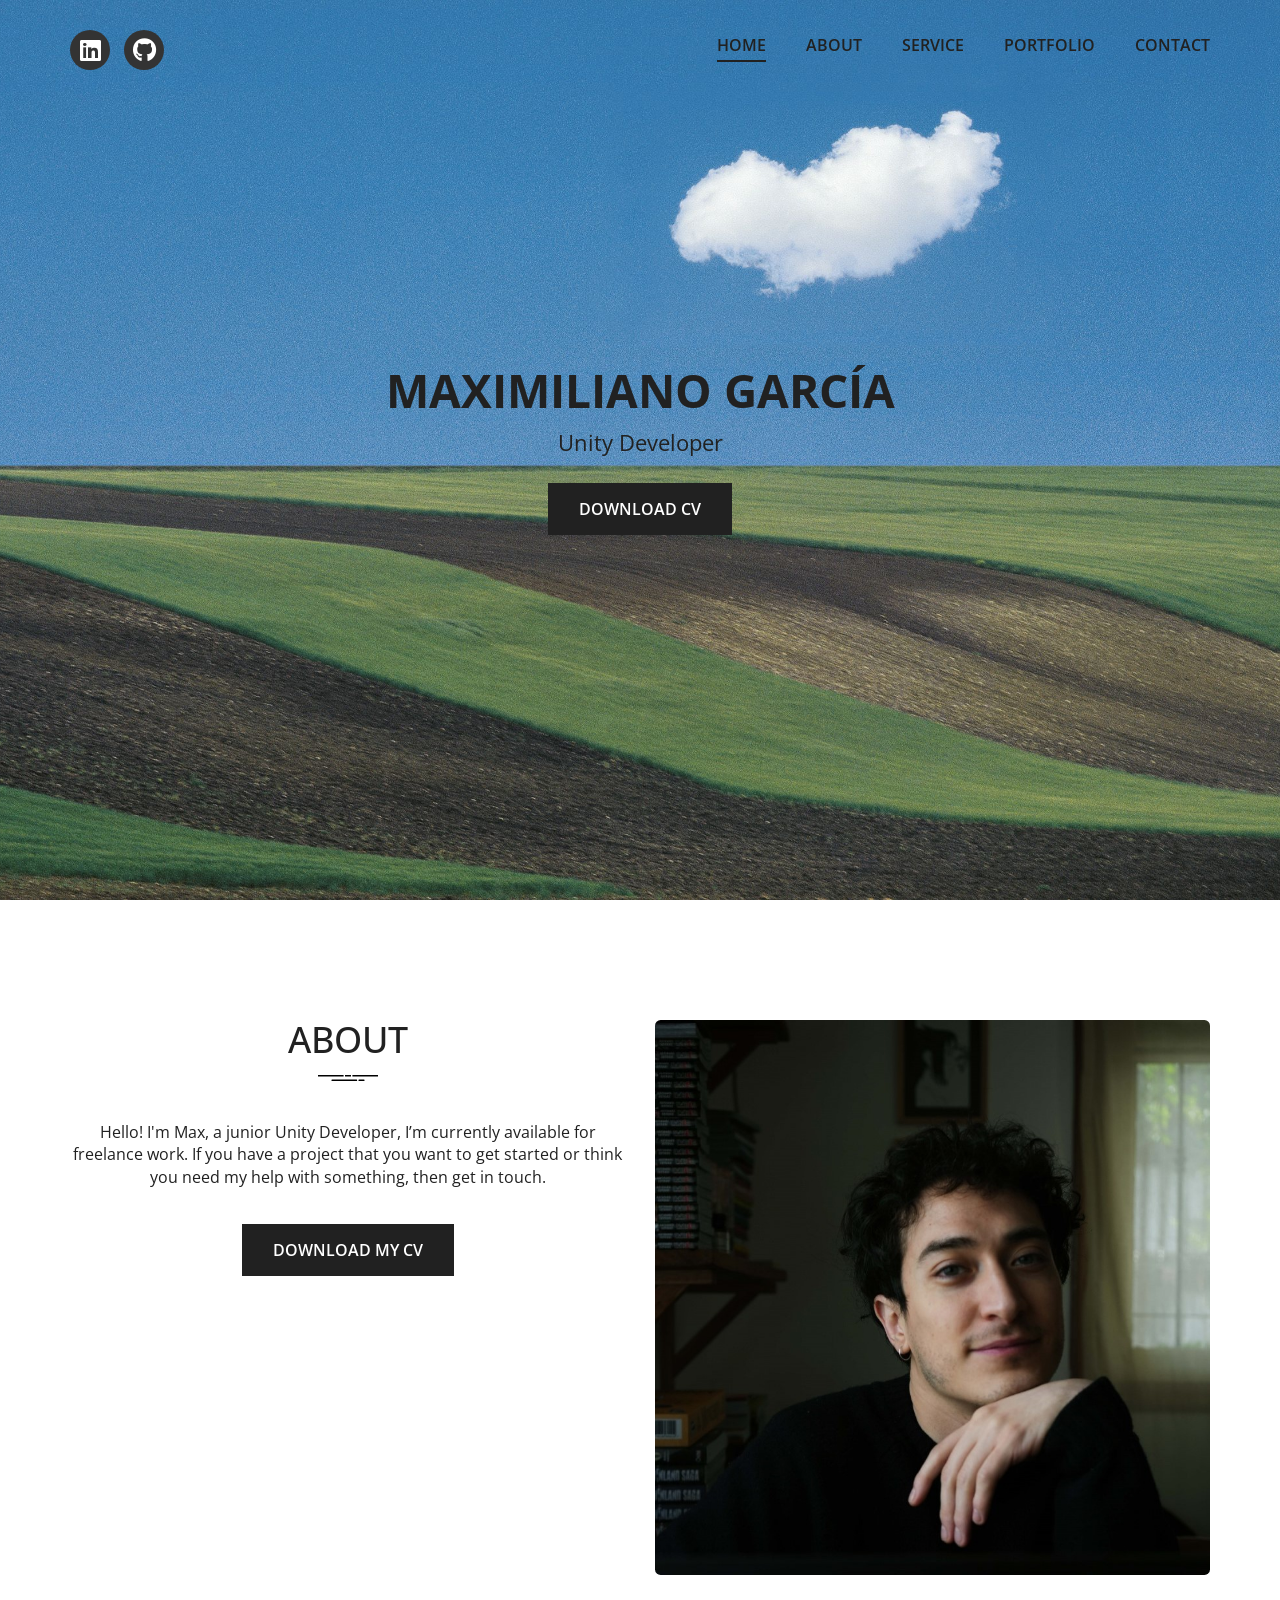
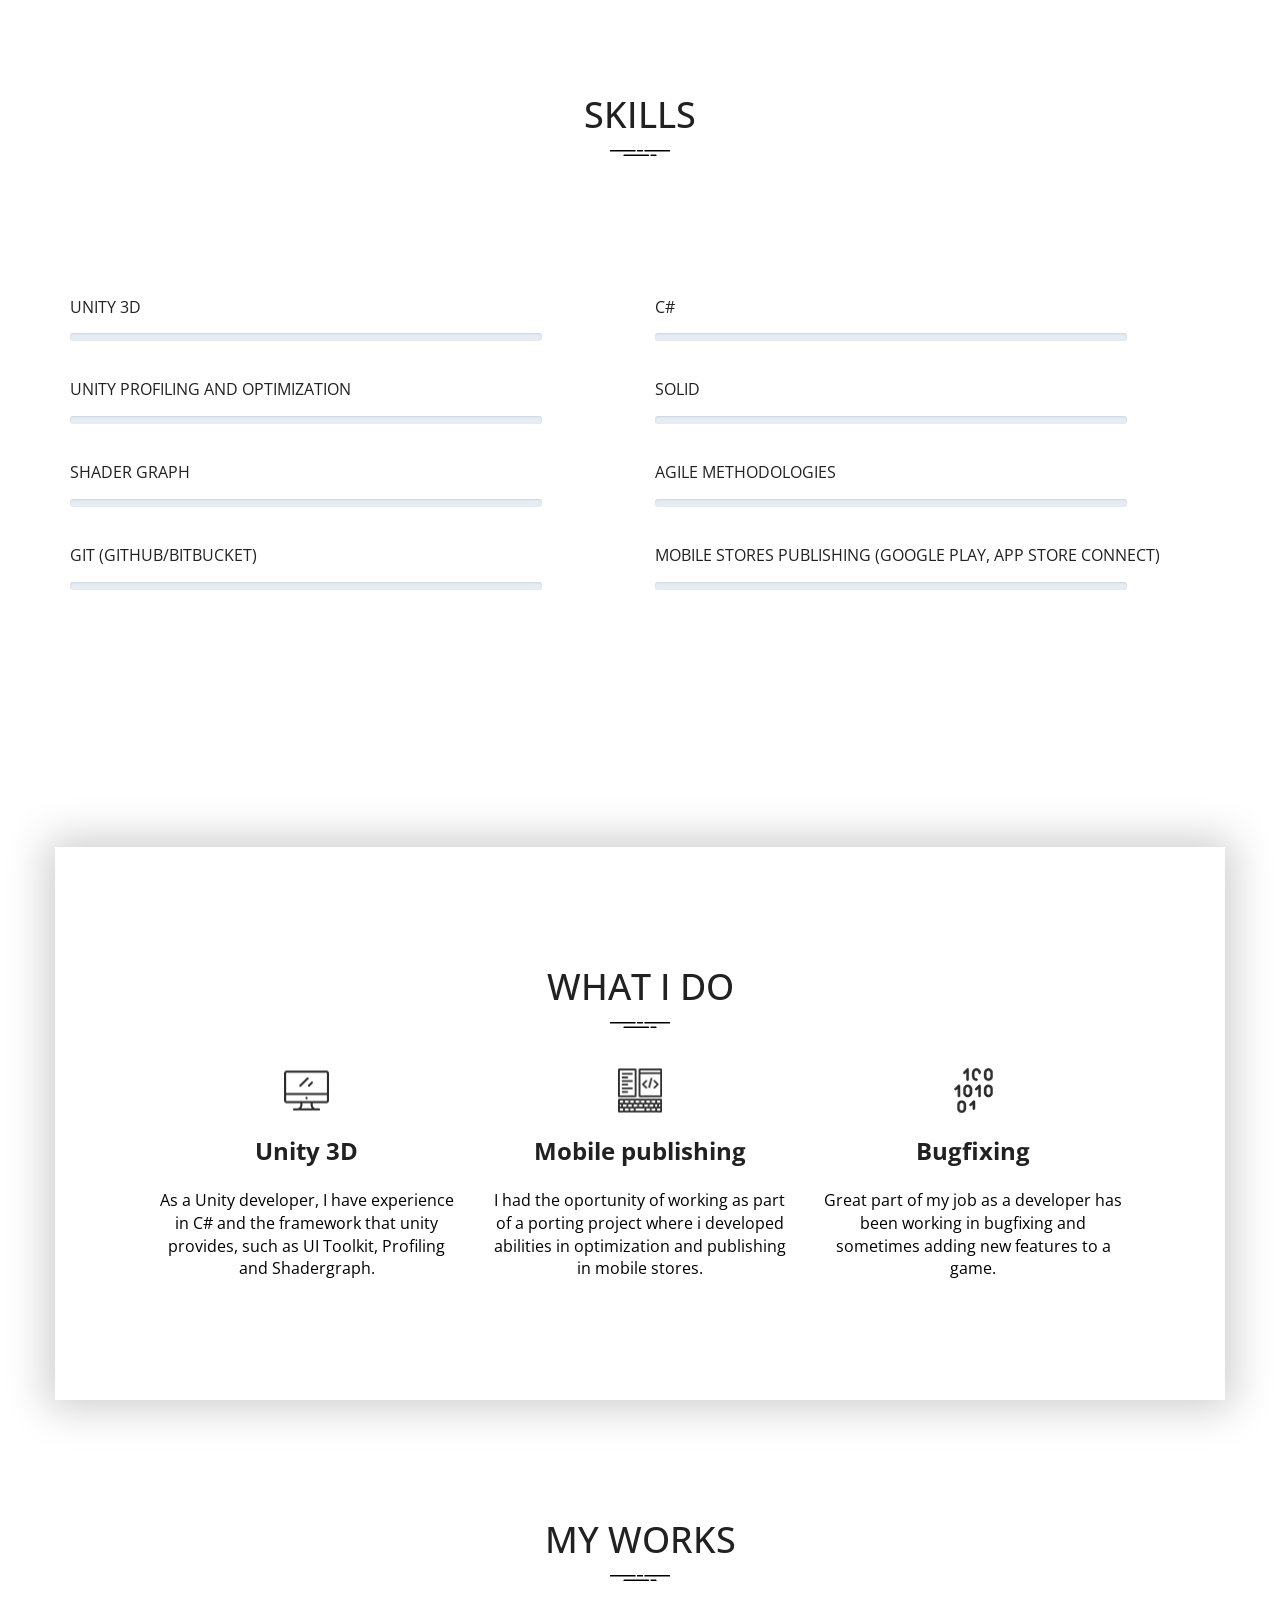
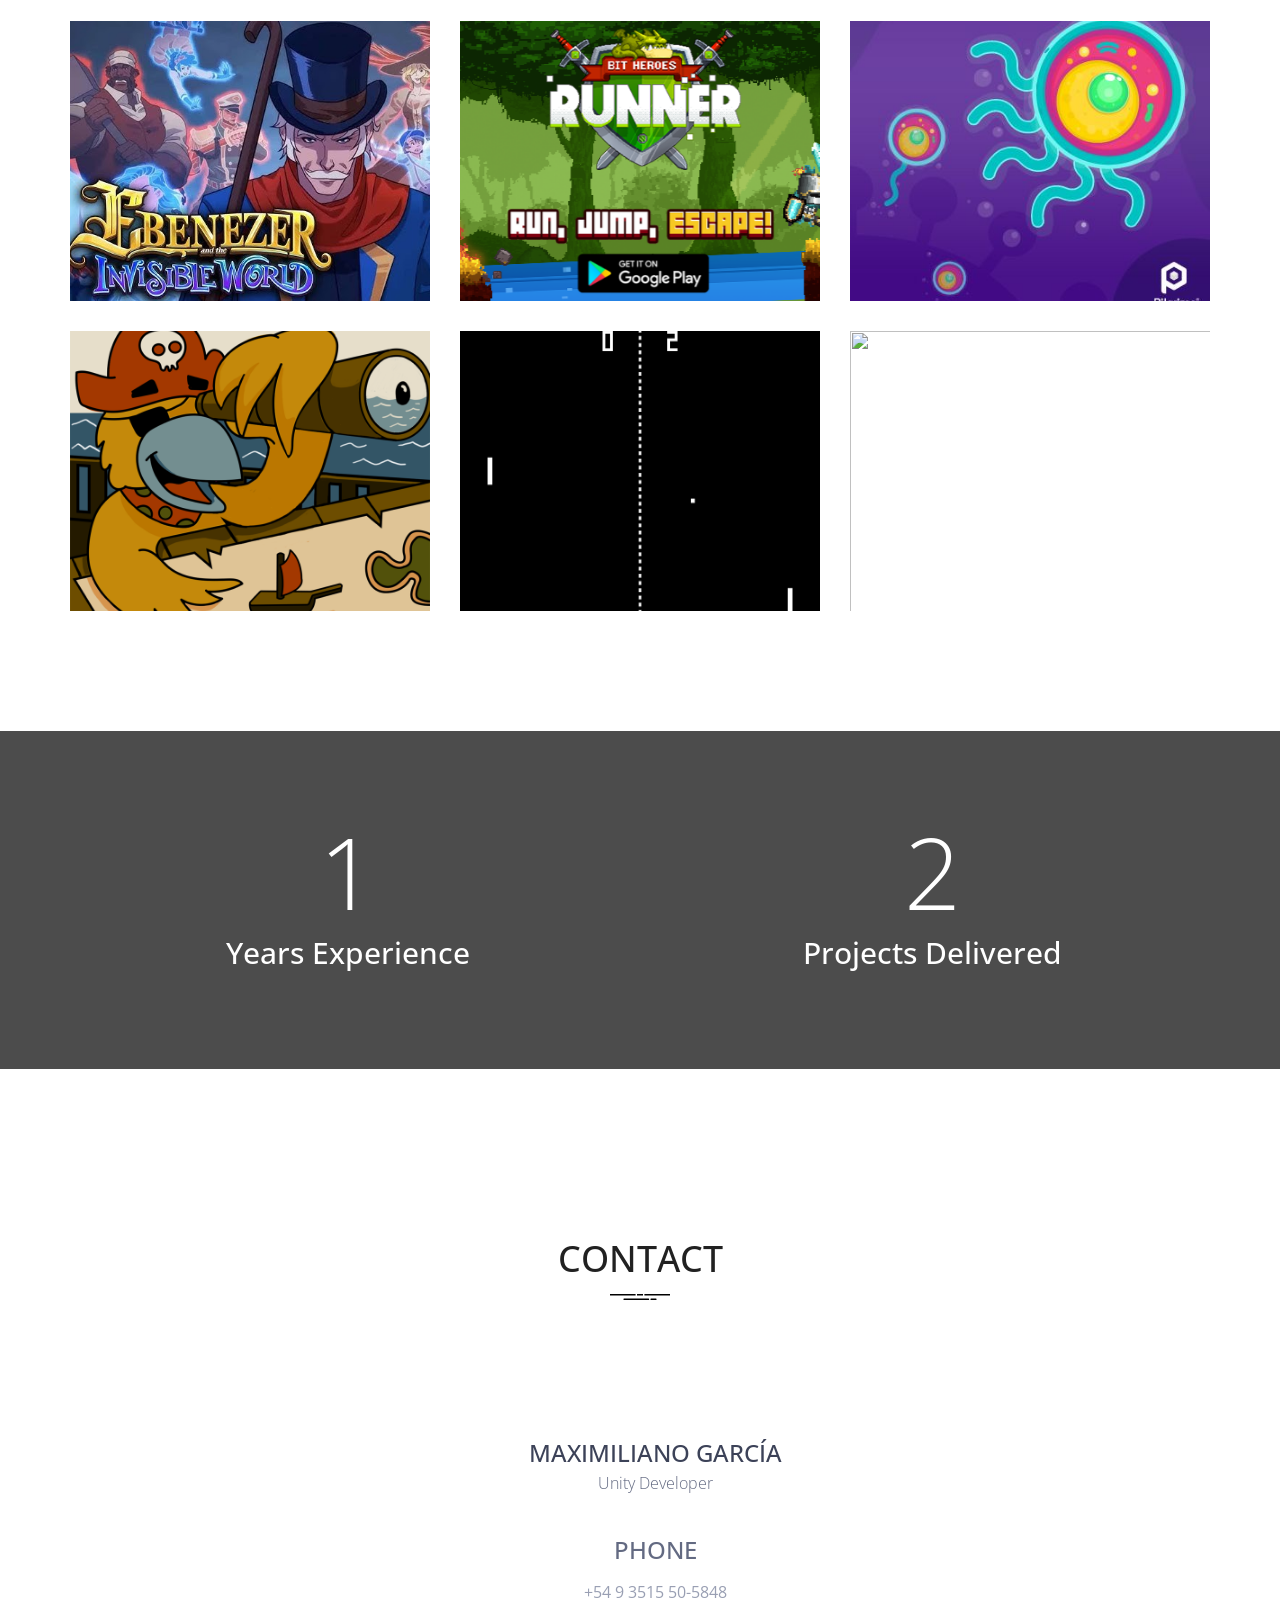
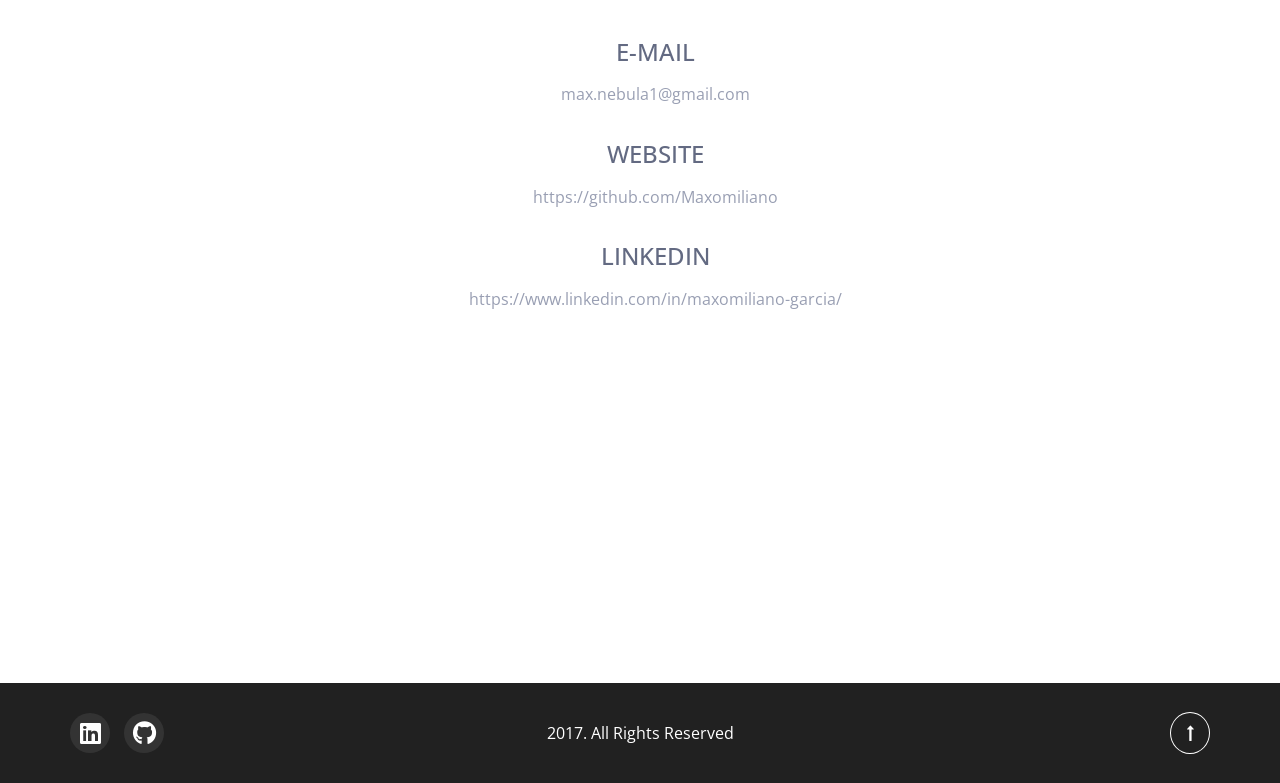
==== index.html @ 32610c86 "polish" ====
<!DOCTYPE html>
<html lang="en">

<head>

    <!-- Basic Page Needs
    ================================================== -->
    <meta http-equiv="Content-Type" content="text/html; charset=utf-8">
    <meta http-equiv="X-UA-Compatible" content="IE=edge">

    <title>PortfolioPerfect</title>

    <meta name="description" content="">
    <meta name="author" content="">
    <meta name="keywords" content="">

    <!-- Mobile Specific Metas
    ================================================== -->
    <meta name="viewport" content="width=device-width, minimum-scale=1.0, maximum-scale=1.0">
    <meta name="apple-mobile-web-app-capable" content="yes" />

    <!-- Fonts -->
    <link href="https://fonts.googleapis.com/css?family=Open+Sans:300,400,600,700" rel="stylesheet">
    <link href="https://cdnjs.cloudflare.com/ajax/libs/font-awesome/6.0.0-beta3/css/all.min.css" rel="stylesheet">

    <!-- Favicon
    ================================================== -->
    <link rel="apple-touch-icon" sizes="180x180" href="assets/img/apple-touch-icon.png">
    <link rel="icon" type="image/png" sizes="16x16" href="assets/img/favicon.png">

    <!-- Stylesheets
    ================================================== -->
    <!-- Bootstrap core CSS -->
    <link href="assets/css/bootstrap.min.css" rel="stylesheet">

    <!-- Custom styles for this template -->
    <link href="assets/css/style.css" rel="stylesheet">
    <link href="assets/css/responsive.css" rel="stylesheet">

    <!-- HTML5 shim and Respond.js IE8 support of HTML5 elements and media queries -->
    <!--[if lt IE 9]>
    <script src="https://oss.maxcdn.com/libs/html5shiv/3.7.0/html5shiv.js"></script>
    <script src="https://oss.maxcdn.com/libs/respond.js/1.4.2/respond.min.js"></script>
    <![endif]-->

</head>

<body>

    <header id="masthead" class="site-header" data-anchor-target=".hero"
        data-top="background: rgba(255,255,255,0); padding: 30px 0; box-shadow: 0px 0px 20px 6px rgba(0, 0, 0, 0);"
        data-top-bottom="background: rgba(255,255,255,1); padding: 10px 0; box-shadow: 0px 0px 20px 6px rgba(0, 0, 0, 0.2);">
        <nav id="primary-navigation" class="site-navigation">
            <div class="container">
                <div class="navbar-header page-scroll">

                    <button type="button" class="navbar-toggle collapsed" data-target="#portfolio-perfect-collapse"
                        aria-expanded="false">
                        <span class="icon-bar"></span>
                        <span class="icon-bar"></span>
                        <span class="icon-bar"></span>
                    </button>

                    <!-- <a href="#hero" class="site-logo"><img src="assets/img/logo.png" alt="logo"></a> -->
                    <a class="linkedin" href="https://www.linkedin.com/in/maxomiliano-garcia/" target="_blank"><i class="fab fa-linkedin"></i></a>
                    <a class="github" href="https://github.com/Maxomiliano" target="_blank"><i class="fab fa-github"></i></a>   
                     

                </div><!-- /.navbar-header -->

                <div class="main-menu" id="portfolio-perfect-collapse">

                    <ul class="nav navbar-nav navbar-right">

                        <li class="page-scroll"><a href="#hero">Home</a></li>
                        <li class="page-scroll"><a href="#about">About</a></li>
                        <li class="page-scroll"><a href="#service">Service</a></li>
                        <li class="page-scroll"><a href="#portfolio">Portfolio</a></li>
                        <li class="page-scroll"><a href="#contact">Contact</a></li>

                    </ul><!-- /.navbar-nav -->

                </div><!-- /.navbar-collapse -->

            </div>
        </nav><!-- /.primary-navigation -->
    </header><!-- /#header -->


    <div id="hero" class="hero">
        <div class="container text-center">
            <div class="row">
                <!-- <div class="col-md-6"> -->
                <h1>Maximiliano García</h1>
                <!-- <div class="page-scroll"> -->
                <p class="job-title">Unity Developer</p>
                <a href="assets/cv/CV Maximiliano Garcia.pdf" download="CVMaximilianoGarcia.pdf" class="btn btn-fill">DOWNLOAD CV</a>
                <!-- <a href="#contact" class="btn btn-fill ">Hire me</a>
                        <div class="clearfix visible-xxs"></div>
                        <a href="#portfolio" class="btn btn-border">Explore more</a> -->
                <!-- </div> -->
                <!-- </div> -->

                <!-- <div class="col-md-6 text-right">
                    <img src="assets/img/back-ground.png" alt="alex-vidal">
                </div> -->

            </div>
        </div>
    </div><!-- /.hero -->

    <main id="main" class="site-main">

        <section id="about" class="site-section section-about text-center">
            <div class="container">
                <div class="row">
                    <div class="col-md-6">
                        <h2>About</h2>
                        <img src="assets/img/lines.svg" class="img-lines" alt="lines">
                        <p>Hello! I'm Max, a junior Unity Developer, I’m currently available for freelance work. If you
                            have a project that you want to get started or think you need my help with something, then
                            get in touch.</p>
                        <a href="assets/cv/CV Maximiliano Garcia.pdf" download="CVMaximilianoGarcia.pdf"
                            class="btn btn-fill" target="_blank" download>Download my cv</a>
                    </div>
                    <div class="col-md-6 text-center">
                        <img src="assets/img/portfolio-self-square.jpeg" alt="My Photo" class="img-responsive img-about-me">
                    </div>
                </div>
            </div>
        </section><!-- /.secton-about -->

        <!--skills start -->
        <section id="skills" class="skills">
            <!-- <div class="skill-content">
			<div class="section-heading text-center">
				<h2>skills</h2>
			</div> -->
            <section class="site-section section-skills">
                <div class="container">
                    <div class="text-center">
                        <h3>Skills</h3>
                        <img src="assets/img/lines.svg" class="img-lines" alt="lines">
                    </div>
                    <div class="row">
                        <div class="col-md-6">
                            <div class="single-skill-content">
                                <div class="barWrapper">
                                    <div class="skill">
                                        <span class="progressText">unity 3d</span>
                                        <!-- <h4>Unity 3D</h4> -->
                                        <div class="progress">
                                            <div class="progress-bar" role="progressbar" data-transitiongoal="80"></div>
                                            <!-- /.progress-bar -->
                                        </div><!-- /.progress -->
                                    </div><!-- /.skill -->
                                </div>
                                <div class="barWrapper">
                                    <div class="skill">
                                        <span class="progressText">unity profiling and optimization</span>                                        
                                        <div class="progress">
                                            <div class="progress-bar" role="progressbar" data-transitiongoal="65"></div>
                                            <!-- /.progress-bar -->
                                        </div><!-- /.progress -->
                                    </div><!-- /.skill -->
                                </div>
                                <div class="barWrapper">
                                    <div class="skill">
                                        <span class="progressText">shader graph</span>  
                                        <div class="progress">
                                            <div class="progress-bar" role="progressbar" data-transitiongoal="50"></div>
                                            <!-- /.progress-bar -->
                                        </div><!-- /.progress -->
                                    </div><!-- /.skill -->
                                </div>
                                <div class="barWrapper">
                                    <div class="skill">
                                        <span class="progressText">Git (GitHub/Bitbucket)</span>
                                        <div class="progress">
                                            <div class="progress-bar" role="progressbar" data-transitiongoal="75"></div>
                                            <!-- /.progress-bar -->
                                        </div><!-- /.progress -->
                                    </div><!-- /.skill -->
                                </div>
                            </div>
                        </div>
                        <div class="col-md-6">
                            <div class="single-skill-content">
                                <div class="barWrapper">
                                    <div class="skill">
                                        <span class="progressText">C#</span>
                                        <div class="progress">
                                            <div class="progress-bar" role="progressbar" data-transitiongoal="85"></div>
                                            <!-- /.progress-bar -->
                                        </div><!-- /.progress -->
                                    </div><!-- /.skill -->
                                </div>
                                <div class="barWrapper">
                                    <div class="skill">
                                        <span class="progressText">solid</span>
                                        <div class="progress">
                                            <div class="progress-bar" role="progressbar" data-transitiongoal="50"></div>
                                            <!-- /.progress-bar -->
                                        </div><!-- /.progress -->
                                    </div>
                                </div><!-- /.skill -->
                                <div class="barWrapper">
                                    <div class="skill">
                                        <span class="progressText">Agile Methodologies</span>
                                        <div class="progress">
                                            <div class="progress-bar" role="progressbar" data-transitiongoal="65"></div>
                                            <!-- /.progress-bar -->
                                        </div><!-- /.progress -->
                                    </div>
                                </div>
                                <div class="barWrapper">
                                    <div class="skill">
                                        <span class="progressText">Mobile stores publishing (Google Play, App Store
                                            Connect)</span>
                                        <div class="progress">
                                            <div class="progress-bar" role="progressbar" data-transitiongoal="65"></div>
                                            <!-- /.progress-bar -->
                                        </div><!-- /.progress -->
                                    </div>
                                </div>
                                    </section>
                                        <section id="service" class="site-section section-services overlay text-center">
                                            <div class="container">
                                                <div class="row">
                                                    <div class="col-md-12">
                                                        <h3>What i do</h3>
                                                        <img src="assets/img/lines.svg" class="img-lines" alt="lines">
                                                    </div>
                                                    <div class="col-sm-4">
                                                        <div class="service">
                                                            <img src="assets/img/front-end.svg"
                                                                alt="Front End Developer">
                                                            <h4>Unity 3D</h4>
                                                            <p>As a Unity developer, I have experience in C# and
                                                                the framework that unity provides, such as UI Toolkit, Profiling
                                                                and Shadergraph.</p>
                                                        </div><!-- /.service -->
                                                    </div>
                                                    <div class="col-sm-4">
                                                        <div class="service">
                                                            <img src="assets/img/back-end.svg" alt="Back End Developer">
                                                            <h4>Mobile publishing</h4>
                                                            <p>I had the oportunity of working as part of a porting project where i developed
                                                                abilities in optimization and publishing in mobile stores.</p>
                                                            </p>
                                                        </div><!-- /.service -->
                                                    </div>
                                                    <div class="col-sm-4">
                                                        <div class="service">
                                                            <img src="assets/img/consultancy.svg" alt="Coding">
                                                            <h4>Bugfixing</h4>
                                                            <p>Great part of my job as a developer has been working in bugfixing and sometimes adding
                                                                new features to a game.</p>
                                                        </div><!-- /.service -->
                                                    </div>
                                                </div>
                                            </div>
                                        
                                        </section><!-- /.secton-services -->

                                        <section id="portfolio" class="site-section section-portfolio">
                                            <div class="container">
                                                <div class="text-center">
                                                    <h3>My Works</h3>
                                                    <img src="assets/img/lines.svg" class="img-lines" alt="lines">
                                                </div>
                                                <div class="row">
                                                    <div class="col-md-4 col-xs-6">
                                                        <div class="portfolio-item">
                                                            <img src="assets/img/eben.jpg" class="img-res"
                                                                alt="">
                                                            <div class="portfolio-item-info">
                                                                <h4>Ebenezer & the invisible world</h4>
                                                                <a href="#" data-toggle="modal"
                                                                    data-target="#portfolioItem1"><span
                                                                        class="glyphicon glyphicon-eye-open"></span></a>
                                                                <a href="https://apps.apple.com/us/app/ebenezer-the-invisible-world/id6466127639"><span
                                                                        class="glyphicon glyphicon-link"></span></a>
                                                            </div><!-- /.portfolio-item-info -->
                                                        </div><!-- /.portfolio-item -->
                                                    </div>
                                                    <div class="col-md-4 col-xs-6">
                                                        <div class="portfolio-item">
                                                            <img src="assets/img/bitheroes43.png" class="img-res"
                                                                alt="">
                                                            <div class="portfolio-item-info">
                                                                <h4>Bit Heroes Runner</h4>
                                                                <a href="#" data-toggle="modal"
                                                                    data-target="#portfolioItem2"><span
                                                                        class="glyphicon glyphicon-eye-open"></span></a>
                                                                <a href="https://www.kongregate.com/games/bitverseofficial/bitheroes-runner"><span
                                                                        class="glyphicon glyphicon-link"></span></a>
                                                            </div><!-- /.portfolio-item-info -->
                                                        </div><!-- /.portfolio-item -->
                                                    </div>
                                                    <div class="col-md-4 col-xs-6">
                                                        <div class="portfolio-item">
                                                            <img src="assets/img/adapt.jpg" class="img-res"
                                                                alt="">
                                                            <div class="portfolio-item-info">
                                                                <h4>Adaptation Odyssey</h4>
                                                                <a href="#" data-toggle="modal"
                                                                    data-target="#portfolioItem3"><span
                                                                        class="glyphicon glyphicon-eye-open"></span></a>
                                                                <a href="https://classroom.legendsoflearning.com/search?q=adaptation+odyssey&viewBy=Game"><span
                                                                        class="glyphicon glyphicon-link"></span></a>
                                                            </div><!-- /.portfolio-item-info -->
                                                        </div><!-- /.portfolio-item -->
                                                    </div>
                                                    <div class="col-md-4 col-xs-6">
                                                        <div class="portfolio-item">
                                                            <img src="assets/img/treasure.png" class="img-res"
                                                                alt="">
                                                            <div class="portfolio-item-info">
                                                                <h4>Treasure Bay</h4>
                                                                <a href="#" data-toggle="modal"
                                                                    data-target="#portfolioItem4"><span
                                                                        class="glyphicon glyphicon-eye-open"></span></a>
                                                                <a href="https://classroom.legendsoflearning.com/search?q=treasure+bay&viewBy=Game"><span
                                                                        class="glyphicon glyphicon-link"></span></a>
                                                            </div><!-- /.portfolio-item-info -->
                                                        </div><!-- /.portfolio-item -->
                                                    </div>
                                                    <div class="col-md-4 col-xs-6">
                                                        <div class="portfolio-item">
                                                            <img src="assets/img/pong.png" class="img-res"
                                                                alt="">
                                                            <div class="portfolio-item-info">
                                                                <h4>Pong</h4>
                                                                <a href="#" data-toggle="modal"
                                                                    data-target="#portfolioItem5"><span
                                                                        class="glyphicon glyphicon-eye-open"></span></a>
                                                                <a href="https://github.com/Maxomiliano/Pong"><span
                                                                        class="glyphicon glyphicon-link"></span></a>
                                                            </div><!-- /.portfolio-item-info -->
                                                        </div><!-- /.portfolio-item -->
                                                    </div>
                                                    <div class="col-md-4 col-xs-6">
                                                        <div class="portfolio-item">
                                                            <img src="assets/img/portfolio-6.jpg" class="img-res"
                                                                alt="">
                                                            <div class="portfolio-item-info">
                                                                <h4>Project Title</h4>
                                                                <a href="#" data-toggle="modal"
                                                                    data-target="#portfolioItem6"><span
                                                                        class="glyphicon glyphicon-eye-open"></span></a>
                                                                <a href="#"><span
                                                                        class="glyphicon glyphicon-link"></span></a>
                                                            </div><!-- /.portfolio-item-info -->
                                                        </div><!-- /.portfolio-item -->
                                                    </div>
                                                </div>
                                            </div>
                                        </section><!-- /.secton-portfolio -->

                                        <section class="site-section section-counters text-center">
                                            <div class="container">
                                                <div class="row">
                                                    <div class="col-sm-6 col-xs-12">
                                                        <p class="counter start" data-to="2" data-speed="2000">0</p>
                                                        <h4>Years Experience</h4>
                                                    </div>
                                                    <div class="col-sm-6 col-xs-12">
                                                        <p class="counter start" data-to="4" data-speed="2000">0</p>
                                                        <h4>Projects Delivered</h4>
                                                    </div>
                                                    <!-- <div class="col-sm-4 col-xs-12">
                                                        <p id="infinity" class="counter" data-from="0" data-to="1"
                                                            data-speed="1000">0</p>
                                                        <h4>Seconds on this site!<br>What are you waiting for?</h4>
                                                    </div> -->
                                                </div>
                                            </div>
                                        </section><!-- /.section-counters -->
                                        <!--contact start -->
                                        <section id="contact" class="contact">
                                            <!-- <div class="section-heading text-center">
        <h2>CONTACT ME</h2>
    </div> -->
                                            <section id="contact" class="site-section section-form text-center">
                                                <div class="container">
                                                    <h3>Contact</h3>
                                                    <img src="assets/img/lines.svg" class="img-lines" alt="lines">
                                                    <div class="container">
                                                        <div class="contact-content">
                                                            <div class="row">
                                                                <div class="text-center bg">
                                                                    <div class="single-contact-box">
                                                                        <div class="contact-adress">
                                                                            <div class="contact-add-head">
                                                                                <h3>Maximiliano García</h3>
                                                                                <p>Unity Developer</p>
                                                                            </div>
                                                                            <div class="contact-add-info">
                                                                                <div class="single-contact-add-info">
                                                                                    <h3>Phone</h3>
                                                                                    <p>+54 9 3515 50-5848</p>
                                                                                </div>
                                                                                <div class="single-contact-add-info">
                                                                                    <h3>e-mail</h3>
                                                                                    <p>max.nebula1@gmail.com</p>
                                                                                </div>
                                                                                <div class="single-contact-add-info">
                                                                                    <h3>Website</h3>
                                                                                    <p>https://github.com/Maxomiliano
                                                                                    </p>
                                                                                </div>
                                                                                <div class="single-contact-add-info">
                                                                                    <h3>Linkedin</h3>
                                                                                    <p>https://www.linkedin.com/in/maxomiliano-garcia/
                                                                                    </p>
                                                                                </div>
                                                                            </div>
                                                                        </div><!--/.contact-adress-->
                                                                    </div><!--/.single-contact-box-->
                                                                </div><!--/.col-->
                                                            </div><!--/.row-->
                                                        </div><!--/.contact-content-->
                                                    </div><!--/.container-->

                                            </section><!--/.contact-->
                                            <!--contact end -->
                                            <!-- <section id="contact" class="site-section section-form text-center">
            <div class="container">

                <h3>Contact</h3>
                <img src="assets/img/lines.svg" class="img-lines" alt="lines">
                <form>
                    <div class="row">
                        <div class="col-sm-6">
                            <input type="text" name="name" class="form-control mt-x-0" placeholder="Name" required>
                        </div>
                        <div class="col-sm-6">
                            <input type="email" name="email" class="form-control" placeholder="Email" required>   
                        </div>
                        <div class="col-sm-12">
                            <textarea name="message" id="mesaage" class="form-control" placeholder="Message" required></textarea>
                        </div>
                    </div>
                    <button href="#" class="btn btn-border" type="submit">Hire Me <span class="glyphicon glyphicon-send"></span></button>
                </form>
            </div>
        </section> -->

    </main><!-- /#main -->

    <footer id="colophon" class="site-footer">
        <div class="container">
            <div class="row">
                <div class="col-sm-4 col-xs-12">
                    <!-- <a class="icon facebook-bg" href="#"><i class="icon-facebook"></i></a>
                    <a class="icon twitter-bg" href="#"><i class="icon-twitter"></i></a> 
                    <a class="icon gplus-bg" href="https://www.linkedin.com/in/maxomiliano-garcia/" target="_blank"><i class="icon-linkedin"></i></a>
                    <a class="icon linkedin-bg" href="https://github.com/Maxomiliano" target="_blank"><i class="icon-gplus"></i></a>  -->          
                    <a class="linkedin" href="https://www.linkedin.com/in/maxomiliano-garcia/" target="_blank"><i class="fab fa-linkedin"></i></a>
                    <a class="github" href="https://github.com/Maxomiliano" target="_blank"><i class="fab fa-github"></i></a>              
                </div>
                <div class="col-sm-4 col-sm-offset-0 col-xs-6 col-xs-offset-3">
                    <p class="copyright">2017. All Rights Reserved</p>
                </div>
                <div class="col-sm-4 col-xs-3">
                    <div class="text-right page-scroll">
                        <a class="icon icon-up-bg" href="#hero"><i class="icon-up"></i></a>
                    </div>
                </div>
            </div>
        </div>
    </footer><!-- /#footer -->

    <!-- Modals -->
    <div id="portfolioItem1" class="modal fade" role="dialog">
        <div class="modal-dialog">
            <div class="modal-content">
                <div class="modal-header">
                    <a class="close" data-dismiss="modal"><span class="glyphicon glyphicon-remove"></span></a>
                    <img class="img-res" src="assets/img/ebenezer-11.jpg" alt="">
                </div>
                <div class="modal-body">
                    <h3 class="mb-4">Programmer</h3>
                    <h6 class="subtitle">PC/Consoles porting to Android/iOS</h6>
                    <h6 class="subtitle">JULY 2023 - FEBRUARY 2024</h6>
                    <h4 class="modal-title">Ebenezer & the invisible world</h4>
                    <p>In this project we had to rescale and organize all game textures into atlases. It was a fun process
                        where I learned a lot of unity settings for porting and deploying. Also I worked with libraries such as Rewired for input and l2Localization.
                        In the mid stages of the project we took care of the unity profiler and tried to optimize the usage of RAM of the game.</p>
                    </div>
                <div class="modal-footer">
                    <a href="https://apps.apple.com/us/app/ebenezer-the-invisible-world/id6466127639" class="btn btn-fill">Visit Page</a>
                </div>
            </div><!-- /.modal-content -->
        </div><!-- /.modal-dialog -->
    </div><!-- /.modal -->

    <div id="portfolioItem2" class="modal fade" role="dialog">
        <div class="modal-dialog">
            <div class="modal-content">
                <div class="modal-header">
                    <a class="close" data-dismiss="modal"><span class="glyphicon glyphicon-remove"></span></a>
                    <img class="img-res" src="assets/img/bitheroes11.png" alt="">
                </div>
                <div class="modal-body">
                    <h3 class="mb-4">Programmer</h3>
                    <h6 class="subtitle">Web/Android/iOS</h6>
                    <h6 class="subtitle">NOVEMEBER 2023 - FEBRUARY 2023</h6>
                    <h4 class="modal-title">Bit Heroes Runner</h4>
                    <p>In BHR I was contracted as part of a team in charge to give support in bugfixing but sometimes with the liberty of rewriting the existing codebase.
                        Here I learned to use Unity Cloud Build, Playfab and I was in charge of the integration of the Ironsource API to manage adversising of the game.
                    </p>
                </div>
                <div class="modal-footer">
                    <a href="https://www.kongregate.com/games/bitverseofficial/bitheroes-runner" class="btn btn-fill">Visit Page</a>
                </div>
            </div><!-- /.modal-content -->
        </div><!-- /.modal-dialog -->
    </div><!-- /.modal -->

    <div id="portfolioItem3" class="modal fade" role="dialog">
        <div class="modal-dialog">
            <div class="modal-content">
                <div class="modal-header">
                    <a class="close" data-dismiss="modal"><span class="glyphicon glyphicon-remove"></span></a>
                    <img class="img-res" src="assets/img/adapt.jpg" alt="">
                </div>
                <div class="modal-body">
                    <h3 class="mb-4">Programmer</h3>
                    <h6 class="subtitle">WebGL (Legends of learning)</h6>
                    <h6 class="subtitle">FEBRUARY 2024 - MARCH 2024</h6>
                    <h4 class="modal-title">Adaptation Odyssey</h4>
                    <p>This was a game developed from 0 with the studio where I was part of the whole process of the game, since organizing the game architecture in
                         preproduction to the development in the Legends of Learning platform. I worked in some of the UI and provided bugfixing familiarizing with
                         the state machine and flocking algorithms that my coworkers did.</p>
                </div>
                <div class="modal-footer">
                    <a href="https://classroom.legendsoflearning.com/search?q=adaptation+odyssey&viewBy=Game" class="btn btn-fill">Visit Page</a>
                </div>
            </div><!-- /.modal-content -->
        </div><!-- /.modal-dialog -->
    </div><!-- /.modal -->

    <div id="portfolioItem4" class="modal fade" role="dialog">
        <div class="modal-dialog">
            <div class="modal-content">
                <div class="modal-header">
                    <a class="close" data-dismiss="modal"><span class="glyphicon glyphicon-remove"></span></a>
                    <img class="img-res" src="assets/img/treasure.png" alt="">
                </div>
                <div class="modal-body">
                    <h3 class="mb-4">Programmer</h3>
                    <h6 class="subtitle">WebGL (Legends of learning)</h6>
                    <h6 class="subtitle">MARCH 2024 - MAY 2024</h6>
                    <h4 class="modal-title">Treasure Bay</h4>
                    <p>This was my second project for Legends of Learning. Here i took part of the whole UI of the game and was able to implement optimizations that
                        I learned in Adaptation Oddysey. With this game I was taught how to take away the LOL API so the game can be standalone.
                         In the mid and latest stages of the game I provided bugfixing .
                    </p>
                </div>
                <div class="modal-footer">
                    <a href="https://classroom.legendsoflearning.com/search?q=treasure+bay&viewBy=Game" class="btn btn-fill">Visit Page</a>
                </div>
            </div><!-- /.modal-content -->
        </div><!-- /.modal-dialog -->
    </div><!-- /.modal -->

    <div id="portfolioItem5" class="modal fade" role="dialog">
        <div class="modal-dialog">
            <div class="modal-content">
                <div class="modal-header">
                    <a class="close" data-dismiss="modal"><span class="glyphicon glyphicon-remove"></span></a>
                    <img class="img-res" src="assets/img/pong.png" alt="">
                </div>
                <div class="modal-body">
                    <h3 class="mb-4">Lead Programmer</h3>
                    <h6 class="subtitle">PC</h6>
                    <h6 class="subtitle"></h6>
                    <h4 class="modal-title">Pong</h4>
                    <p>Pong was my first game where I could implement all I was learning from work reading documentation and solving problems on my own. Since implementing
                        input system, to work with a stack of windows in order to manage the menus of the game. I know Pong could be a very simple game, but I tried to make a game
                      as much completed as I could. </p>
                </div>
                <div class="modal-footer">
                    <a href="https://github.com/Maxomiliano/Pong" class="btn btn-fill">Visit Page</a>
                </div>
            </div><!-- /.modal-content -->
        </div><!-- /.modal-dialog -->
    </div><!-- /.modal -->

    <div id="portfolioItem6" class="modal fade" role="dialog">
        <div class="modal-dialog">
            <div class="modal-content">
                <div class="modal-header">
                    <a class="close" data-dismiss="modal"><span class="glyphicon glyphicon-remove"></span></a>
                    <img class="img-res" src="assets/img/portfolio-6.jpg" alt="">
                </div>
                <div class="modal-body">
                    <h3 class="mb-4">Programmer</h3>
                    <h6 class="subtitle">PC/Consoles porting to Android/iOS</h6>
                    <h6 class="subtitle">JULY 2023 - FEBRUARY 2024</h6>
                    <h4 class="modal-title">Project title</h4>
                    <p>Lorem ipsum dolor sit amet, consectetur adipiscing elit. Donec commodo finibus tristique.
                        Maecenas dignissim condimentum sem eu tincidunt. Curabitur in dui quis magna vestibulum pulvinar
                        a ut urna. Nam pellentesque mattis urna. Aenean eget lectus sit amet turpis facilisis
                        consectetur quis vel ante. Integer in massa ut nibh ultricies sagittis imperdiet in ante. Nam
                        sed turpis vel ante placerat feugiat ac tempus magna. Nam aliquet ullamcorper dolor non
                        hendrerit.</p>
                </div>
                <div class="modal-footer">
                    <a href="#" class="btn btn-fill">Visit Page</a>
                </div>
            </div><!-- /.modal-content -->
        </div><!-- /.modal-dialog -->
    </div><!-- /.modal -->

    <!-- Bootstrap core JavaScript
    ================================================== -->
    <!-- Placed at the end of the document so the pages load faster -->
    <script src="https://ajax.googleapis.com/ajax/libs/jquery/3.1.1/jquery.min.js"></script>
    <script src="assets/js/bootstrap.min.js"></script>
    <script src="https://cdnjs.cloudflare.com/ajax/libs/jquery-easing/1.4.1/jquery.easing.min.js"></script>
    <script src="assets/js/skrollr.min.js"></script>
    <script
        src="https://cdnjs.cloudflare.com/ajax/libs/bootstrap-progressbar/0.9.0/bootstrap-progressbar.min.js"></script>
    <script src="assets/js/jquery.countTo.min.js"></script>
    <script src="assets/js/script.js"></script>

</body>

</html>
---- assets/css/style.css ----
/*
 * Theme Name: 
 * Theme URI: 
 * Author: Milan Savov
 * Author URI/Mail: milan.savov@gmail.com
 * Version: 1.0
 * */

/* FONT
================================================== */
@font-face {
  font-family: 'fontello';
  src: url('../fonts/fontello.eot?37927580');
  src: url('../fonts/fontello.eot?37927580#iefix') format('embedded-opentype'),
       url('../fonts/fontello.woff2?37927580') format('woff2'),
       url('../fonts/fontello.woff?37927580') format('woff'),
       url('../fonts/fontello.ttf?37927580') format('truetype'),
       url('../fonts/fontello.svg?37927580#fontello') format('svg');
  font-weight: normal;
  font-style: normal;
}
 
 [class^="icon-"]:before, [class*=" icon-"]:before {
  font-family: "fontello";
  font-style: normal;
  font-weight: normal;
  speak: none;
  display: inline-block;
  text-decoration: inherit;
  width: 1em;
  margin-right: .2em;
  text-align: center;
  font-variant: normal;
  text-transform: none;
  line-height: 1em;
  margin-left: .2em;
  -webkit-font-smoothing: antialiased;
  -moz-osx-font-smoothing: grayscale;
}
 
.icon-twitter:before { content: '\f099'; } /* '' */
.icon-facebook:before { content: '\f09a'; } /* '' */
.icon-gplus:before { content: '\f0d5'; } /* '' */
.icon-linkedin:before { content: '\f0e1'; } /* '' */
.icon-linkedin:before { content: '\f0e1'; } /* '' */
.icon-up:before { content: '\f176'; } /* '' */
.icon-github:before { content: '\f09b'; } /* '' */

/* CUSTOM RESETS
================================================== */
a {
    transition: color 0.25s ease-in-out;
    -moz-transition: color 0.25s ease-in-out;
    -webkit-transition: color 0.25s ease-in-out;
    -o-transition: color 0.25s ease-in-out;
    -ms-transition: color 0.25s ease-in-out;
}

a:focus,
a:hover {
    outline: 0 none;
    text-decoration: none;
}

h4 {
    font-size: 30px;
}

/* Buttons */ 
.btn {
    min-width: 145px;
    line-height: 50px;
    padding: 0 30px;
    font-size: 16px;
    font-weight: 600;
    text-transform: uppercase;
    border-radius: 0;
    transition: box-shadow 0.25s ease-in-out;
    -moz-transition: box-shadow 0.25s ease-in-out;
    -webkit-transition: box-shadow 0.25s ease-in-out;
    -o-transition: box-shadow 0.25s ease-in-out;
    -ms-transition: box-shadow 0.25s ease-in-out;
}

.btn-fill {
    color: #fff;
    background-color: #212121;
}

.btn-border {
    background-color: transparent;
    color: #212121;
    border: 1px solid #212121; 
}

.btn-fill:hover,
.btn-fill:focus {
    color: #fff;
}

.btn:hover,
.btn:focus {
    box-shadow: 0px 10px 18px 0px rgba(0, 0, 0, 0.15);
}

/* Input fields */
.form-control {
    padding-left: 10px;
    border: 0;
    border-bottom: 1px solid #212121;
    border-radius: 0;
    background-color: transparent; 
    box-shadow: none;
    outline: 0 none transparent;
    -webkit-appearance:none;
 }

textarea {
    margin-top: 40px;
    min-height: 200px;
    resize: none;
}

.form-control:focus {
    box-shadow: none;
    border-bottom-color: #e1e1e1;
}

::-moz-placeholder,
::-webkit-input-placeholder {
    font-size: 16px;
}

/* LAYOUT
================================================== */
html, body {
    width: 100%;
    height: 100%;
    margin: 0;
    padding: 0;
    font-family: 'Open Sans', sans-serif;
    font-size: 16px;
    color: #212121;
}

.img-res {
    display: block;
    width: 100vw;
    height: 100vh;
    max-width: 100%;
    max-height: 100%;
    object-fit: cover;
}

.visible-xxs {
    display: none;
}

/* Background-color */
.gray-bg {
    background-color: #e1e1e1;
}

/* HEADER
================================================== */
.site-header {
    position: fixed;
    top: 0;
    width: 100%;
    background-color: transparent;
    z-index: 5;
}

.site-logo img {
    padding-bottom: 2px;
}

/* Navigation */
.navbar-nav > li > a {
    padding: 5px 0;
    font-weight: 600;
    color: #212121;
    text-transform: uppercase;
    border-bottom: 2px solid transparent;
    transition: border-color 0.25s ease-in-out;
    -moz-transition: border-color 0.25s ease-in-out;
    -webkit-transition: border-color 0.25s ease-in-out;
    -o-transition: border-color 0.25s ease-in-out;
    -ms-transition: border-color 0.25s ease-in-out;
}

.navbar-nav.navbar-right {
    margin-right: 0;
}

.navbar-nav > li + li > a {
    margin-left: 40px;
}

.navbar-nav > li > a:hover,
.navbar-nav > li.active > a,
.nav > li > a:hover,
.nav > li.active > a {
    background-color: transparent;
    border-bottom: 2px solid #212121;
}

.nav > li > a:focus {
    background-color: transparent;
}

/* HERO
================================================== */
.hero { 
    background: url(../img/back-ground.jpg) no-repeat center / cover; 
    height: 100%;
    width: 100%;
    min-height: 700px;
}

.hero .container {
    position: relative;
    height: 100%;
    display: flex;
    flex-direction: column;
    justify-content: center;
    align-items: center;
}

.hero .col-md-6:first-child {
    position: absolute;
    top: 35%;
    left: 0;
    transform: translateY(-50%);
    -webkit-transform: translateY(-50%);
    -ms-transform: translateY(-50%);
    -moz-transform: translateY(-50%);
    -o-transform: translateY(-50%);
    z-index: 2;
}

.hero .col-md-6:last-child {
    position: absolute;
    right: 0;
    bottom: 0;
}

.hero h1 {
    font-size: 46px;
    font-weight: 700;
    margin: 0 0 15px;
    text-transform: uppercase;
}

.job-title {
    font-size: 22px;
    margin-bottom: 30px;
    line-height: 1;
} 

.hero img {
    height: 600px;
}

/* Site About Me */
.img-about-me {
    max-width: 100%;
    height: auto;
    border-radius: 1%;
}

/* SITEMAIN
================================================== */
.site-main {
    position: relative;
    margin-bottom: 100px;
    background-color: #fff;
    z-index: 1;
}
/* site-section */
.site-section {
   padding-top: 120px;
}

.site-section h2,
.site-section h3 {
    font-size: 36px;
    margin: 0;
    text-transform: uppercase;
}

.img-lines {
    margin: 15px 0 40px;
}

.site-section p {
    margin-bottom: 35px;
}

/*-------------------------------------
        6.  Skills
--------------------------------------*/
.skills {
    
}
.skill-content{padding: 50px 0 80px;}
.single-skill-content{padding-top: 100px;}
.section-heading h2 {
    font-size: 24px;
    font-weight: 600;
    text-transform: uppercase;
    padding-bottom: 50px;
    border-bottom: 1px solid #e5ebf2;
}
.single-progress-txt {
    display: flex;
}
.single-progress-txt h3 {
    width: 10%;
    color: #a606c3;
    position: relative;
    top: 6px;
    left: 20px;
}
.barWrapper {
    font-weight: 400;
    font-size: 16px;
    text-transform: uppercase;
}
.progress {
    border-radius:3px;
    overflow: visible;
    background: #e6ecf3;
    height:8px;
    margin-top: 15px;
    width: 85%;
    margin-bottom: 37px;
}
.progress-bar {
   background: #2a802a;
    border-radius: 3px;
   -webkit-transition: width 1.5s ease-in-out;
   -ms-transition: width 1.5s ease-in-out;
   -moz-transition: width 1.5s ease-in-out;
   -o-transition: width 1.5s ease-in-out;
   transition: width 1.5s ease-in-out;
}
.tooltip{
   position:relative;
   float:right;
}
.tooltip > .tooltip-inner {
   background-color: transparent;
   padding: 1px 5px;
   color: #b636ff;
   font-weight: 500;
   font-size: 12px;
   border-radius: 0;
}
.popOver + .tooltip > .tooltip-arrow {
   border-left: 6px solid transparent;
   border-right: 6px solid transparent;
   border-top: 6px solid #fff;
   bottom: -1px;
   transform: translateX(-50%);
   margin-left: 0;
}


/* Section: Services */
.section-services {
    position: relative;
    padding-top: 220px;
}

.section-services:before {
    content: '';
    background: url(../img/services-bg.jpg) no-repeat fixed center / cover;
    width: 100%;
    height: 400px; 
    position: absolute;
    left: 0;
    top: 0;
}

.overlay:after {
    content: '';
    width: 100%;
    height: 400px; 
    position: absolute;
    background-color: rgba(255,255,255,0.5);
    top: 0;
    left: 0;
    z-index: 0;
}

.section-services .container {
    padding: 120px 100px;
    position: relative;
    background-color: #fff;
    box-shadow: 0px 0px 40px 8px rgba(0, 0, 0, 0.2);
    z-index: 1;
}

.service h4 {
    margin: 25px 0;
    font-size: 24px;
    font-weight: 700;
}

.service p {
    color: #000;
    margin-bottom: 0;
}

/* Section: Portfolio */
.section-portfolio {
    padding-bottom: 120px;
}

.portfolio-item {
    height: 280px;
    margin-bottom: 30px;
    position: relative;
}

.section-portfolio .col-md-4:nth-last-child(-n+3) .portfolio-item {
    margin-bottom: 0;
}

.portfolio-item:before {
    content: '';
    height: 100%;
    width: 100%;
    position: absolute;
    top: 0;
    left: 0;
    z-index: 1;
    transition: background-color 0.25s ease-in-out;
    -moz-transition: background-color 0.25s ease-in-out;
    -webkit-transition: background-color 0.25s ease-in-out;
    -o-transition: background-color 0.25s ease-in-out;
    -ms-transition: background-color 0.25s ease-in-out;
}

.portfolio-item:hover:before{
    background-color: rgba(33,33,33,0.6);
}

.portfolio-item-info {
    position: absolute;
    top: 150px;
    left: 0px;
    z-index: 999;
    opacity: 0;
    transition: opacity 0.25s ease-in-out, left 0.25s ease-in-out;
    -moz-transition: opacity 0.25s ease-in-out, left 0.25s ease-in-out;
    -webkit-transition: opacity 0.25s ease-in-out, left 0.25s ease-in-out;
    -o-transition: opacity 0.25s ease-in-out, left 0.25s ease-in-out;
    -ms-transition: opacity 0.25s ease-in-out, left 0.25s ease-in-out;
}

.portfolio-item:hover .portfolio-item-info {
    left: 50px;
    opacity: 1;
}

.portfolio-item-info h4 {
    margin: 0 0 20px;
    font-weight: 700;
    color: #fff;
}

.portfolio-item-info a {
    padding: 6px 7px 4px;
    font-size: 12px;
    border: 1px solid #fff;
    border-radius: 50px;
    color: #fff;
    transition: color 0.25s ease-in-out, background-color 0.25s ease-in-out;
    -moz-transition: color 0.25s ease-in-out, background-color 0.25s ease-in-out;
    -webkit-transition: color 0.25s ease-in-out, background-color 0.25s ease-in-out;
    -o-transition: color 0.25s ease-in-out, background-color 0.25s ease-in-out;
    -ms-transition: color 0.25s ease-in-out, background-color 0.25s ease-in-out;
}

.portfolio-item-info a:hover {
    color: #212121;
    background-color: #fff;
}

.section-portfolio .btn {
    margin-top: 10px;
}

/* Modal */
.modal {
    z-index: 9999;
}

.modal-content {
    border-radius: 0;
    box-shadow: 0px 0px 40px 8px rgba(0, 0, 0, 0.2);
}

.modal-header {
    position: relative;
    padding: 0;
    height: 500px;
}

.modal-header .close {
    position: absolute;
    right: 0;
    padding: 10px 11px;
    margin-top: 0;
    background-color: #fff;
    font-size: 16px;
    color: #212121;
    border-left: 1px solid #212121;
    border-bottom: 1px solid #212121;
    opacity: 1;
    transition: box-shadow 0.25s ease-in-out;
    -moz-transition: box-shadow 0.25s ease-in-out;
    -webkit-transition: box-shadow 0.25s ease-in-out;
    -o-transition: box-shadow 0.25s ease-in-out;
    -ms-transition: box-shadow 0.25s ease-in-out;
}

.modal-header .close:hover {
    box-shadow: 0px 10px 18px 0px rgba(0, 0, 0, 0.2);
}

.modal-body h4 {
    font-weight: 700;
}

.modal-footer {
    text-align: center;
}

/* Section: Counters */
.section-counters {
    background: url(../img/counters-bg.jpg) no-repeat fixed center / cover;
    width: 100%;
    padding: 100px 0;
    position: relative;
}

.section-counters:before {
    content: '';
    position: absolute;
    top: 0;
    left: 0;
    width: 100%;
    height: 100%;
    background-color: rgba(0,0,0,0.7);
}

.section-counters h4 {
    color: #fff;
    margin: 25px 0 0;
}

.site-section p.counter {
    font-size: 100px;
    font-weight: 300;
    color: #fff;
    margin: 0;
    line-height: 0.8;
}

/* Section: Form*/
.section-form {
    padding-bottom: 120px;
}

.section-form .btn {
    margin-top: 40px;
}
/*-------------------------------------
        11. Contact
--------------------------------------*/
.contact {
    background: #ffffff;
    padding: 50px 0 100px;
}
.single-contact-box {padding-top: 100px;}
.contact-form  .form-group {
    margin-bottom: 20px;
    
}
.contact-form .form-control {
    padding: 25px;
    font-size: 14px;
    border: 1px solid #fff;
    border-radius: 0px;
    box-shadow: none;
    outline: 0!important;
    background: #fff;
    color: #636a82;
    resize: none;
}

/*--contct button--*/
.contact-form .single-contact-btn {
    display:flex;
    align-items:center;
    justify-content:center;
    height:50px;
    text-transform:capitalize;
    margin-top: 3px;
    background: #b636ff;
    border: 1px solid #b636ff;
    cursor:pointer;
    box-shadow: 0 5px 20px rgba(0,0,0,.2);
     -webkit-transition: .5s; 
    -moz-transition:.5s; 
    -ms-transition:.5s; 
    -o-transition:.5s;
    transition: .5s;
}
.contact-form .single-contact-btn .contact-btn ,
.contact-form .single-contact-btn .contact-btn:focus {
    margin-top:0px;
    outline: 0 !important;
    border:0;
    color: #fff;
    border-radius: 0px;
    font-size:14px;
    -webkit-transition: .5s; 
    -moz-transition:.5s; 
    -ms-transition:.5s; 
    -o-transition:.5s;
    transition: .5s;
    
}
.single-contact-btn:hover{
    background: #9f00ff;
    border: 1px solid #9f00ff;
    box-shadow: 0 5px 20px rgba(0,0,0,.2);
}

/*--contct button--*/

/* contact-adress */
.contact-add-head h3 {
    font-size:  24px;
    color:  #3c4258;
}
.contact-add-head p {
    font-size:  16px;
    text-transform: capitalize;
    color:  #636a82;
    font-weight:  300;
    margin-top:  6px;
}
/* contact-adress */

/*.contact-add-info */
.contact-add-info { margin: 42px 0 52px;}
.single-contact-add-info h3 {
    color:  #636a82;
    font-weight:  500;
    font-size:  24px;
}
.single-contact-add-info p {
    color:  #999fb3;
    font-size:  16px;
    margin-top:  18px;
}
.single-contact-add-info {
    margin-bottom:  26px;
}
/*.contact-add-info */

/*hm-foot-icon*/
.hm-foot-icon {
   
}
.hm-foot-icon ul li{float:left;}
.hm-foot-icon ul li>a {
    color: #636a82;
    margin-right:18px;
    -webkit-transition: .3s; 
    -moz-transition:.3s; 
    -ms-transition:.3s; 
    -o-transition:.3s;
    transition: .3s;
}
.hm-foot-icon ul li>a:hover{
    color: #b636ff;
}/*hm-foot-icon*/

.hm-footer-copyright p{
    color: #888ea5;
    text-transform: capitalize;
    padding: 38px 0;
}
.hm-footer-copyright p a {color: #888ea5;}
/* FOOTER
================================================== */
.site-footer {
    position: center;
    bottom: 0;
    padding: 30px 0;
    width: 100%;
    background-color: #212121;
    z-index: -1;
}

.icon {
    line-height: 40px;
    padding: 9px 11px;
    color: #fff;
    border: 1px solid #fff;
    border-radius: 50%;
}

.icon + .icon {
    margin-left: 5px;
}

.icon i:before {
    margin:0;
}

.icon:hover {
    background-color: #fff;
}

.site-footer a {
    transition: color 0.25s ease-in-out, background-color 0.25s ease-in-out;
    -moz-transition: color 0.25s ease-in-out, background-color 0.25s ease-in-out;
    -webkit-transition: color 0.25s ease-in-out, background-color 0.25s ease-in-out;
    -o-transition: color 0.25s ease-in-out, background-color 0.25s ease-in-out;
    -ms-transition: color 0.25s ease-in-out, background-color 0.25s ease-in-out;
}

a.twitter-bg:hover {color: #55acee;}
a.facebook-bg:hover{color: #3b5998;}
a.gplus-bg:hover{color: #007bb5;} 
a.linkedin-bg:hover {color: #dd4b39;}
a.icon-up-bg:hover {color: #212121;}

.github{
    font-size: 24px; /* Tamaño uniforme para todos los íconos */
    color: #fff; /* Color del ícono */
    width: 40px;
    height: 40px;
    line-height: 40px;
    border-radius: 50%;
    display: inline-block;
    text-align: center;
    margin-right: 10px; /* Espacio entre íconos */
    background-color: #333; /* Color de fondo por defecto */
}
.linkedin{
    font-size: 24px; /* Tamaño uniforme para todos los íconos */
    color: #fff; /* Color del ícono */
    width: 40px;
    height: 40px;
    line-height: 40px;
    border-radius: 50%;
    display: inline-block;
    text-align: center;
    margin-right: 10px; /* Espacio entre íconos */
    background-color: #333; /* Color de fondo por defecto */
}

.copyright {
    margin-bottom: 0;
    line-height: 40px;
    color: #fff;
    text-align: center;
}
---- assets/css/responsive.css ----
/*==========  Non-Mobile First Method  ==========*/

/* Large Devices, Wide Screens */
@media only screen and (max-width : 1199px) {
	/* HEADER
	================================================== */
	/* Navigation */
	.navbar-nav > li + li > a {
	    margin-left: 30px;
	}

	/* HERO
	================================================== */
	.hero {
		min-height: 600px;
	}

	.hero img {
		height: 500px;
	}

	/* SITEMAIN
	================================================== */
	/* Modal */
	.modal-header {
		height: 400px;
	}
}

/* Medium Devices, Desktops */
@media only screen and (max-width : 991px) {
	/* CUSTOM RESETS
	================================================== */
	h4 {
		font-size: 24px;
	}

	/* Buttons */ 
	.btn {
	    min-width: 120px;
	    line-height: 40px;
	    padding: 0 25px;
	    font-size: 14px;
	} 

	/* HEADER
	================================================== */
	/* Navigation */
	.navbar-nav > li > a {
		font-size: 14px;
	}

	.navbar-nav > li + li > a {
	    margin-left: 20px;
	}

	/* HERO
	================================================== */
	.hero h1 {
		font-size: 38px
	}

	.job-title {
		font-size: 20px;
	}

	.hero img {
		height: 420px;
	}

	/* SITEMAIN
	================================================== */
	.site-section {
		padding-top: 90px;
	}

	.section-skills,
	.section-portfolio,
	.section-form {
	    padding-bottom: 90px;
	}

	.site-section h2,
	.site-section h3 {
		font-size: 32px
	}

	/* Section: Skills */
	.section-skills .col-md-4 + .col-md-4,
	.skill + .skill {
		margin-top: 20px;
	}

	.skill h4 {
		font-size: 22px;
	}

	/* Section: Services */
	.section-services{
		padding-top: 200px;
	}

	.section-services .container {
		padding: 70px 90px;
	}
	
	.service h4 {
		font-size: 22px; 
	}

	/* Section: Portfolio */
	.section-portfolio .col-md-4:nth-last-child(-n+3) .portfolio-item {
	    margin-bottom: 30px;
	}

	.section-portfolio .col-md-4:nth-last-child(-n+2) .portfolio-item {
	    margin-bottom: 0;
	}

	/* Section: Counters */
	.section-counters {
		padding: 70px 0;
	}

	.site-section p.counter {
		font-size: 80px;
	}

	/* Modal */
	.modal-header {
		height: 350px;
	}
}

/* Small Devices, Tablets */
@media only screen and (max-width : 767px) {
	/* CUSTOM RESETS
	================================================== */
	h4 {
		font-size: 20px;
	}

	/* Buttons */ 
	.btn {
	    min-width: 100px;
	    line-height: 30px;
	    padding: 0 20px;
	} 

	/* Input fields */
	.form-control {
	 	margin-top: 25px;
	}

	/* Margin and Paddings Resets */
	.mt-x-0 {
	    margin-top: 0;
	}

	/* HEADER
	================================================== */
	.site-logo {
		padding-left: 15px;
	}

	.site-logo img {
		height: 22px;
	}

	/* Navigation */
	.navbar-toggle {
	    margin: 0 15px 0 0;
	    padding: 5px 0;
	   	border: 0;
	}

	.navbar-toggle .icon-bar {
		height: 1px;
		width: 30px;
	    background-color: #212121;
	    -webkit-transition: all 0.3s;
	    -moz-transition: all 0.3s;
	    -ms-transition: all 0.3s;
	    -o-transition: all 0.3s;
	    transition: all 0.3s;
	}

	.navbar-toggle .icon-bar + .icon-bar {
		margin-top: 6px; 
	}

	.navbar-toggle.act .icon-bar:first-child, 
	.navbar-toggle.act .icon-bar:last-child  { 
	    position: absolute;
	    top: 10px;
	    height: 2px;
	    background-color: #fff;
	}

	.navbar-toggle.act .icon-bar:first-child {
		-webkit-transform: rotate(45deg);
		-moz-transform: rotate(45deg);
		-ms-transform: rotate(45deg);
		-o-transform: rotate(45deg);
		transform: rotate(45deg);
	}

	.navbar-toggle.act .icon-bar:last-child  {
		-webkit-transform: rotate(-45deg);
		-moz-transform: rotate(-45deg);
		-ms-transform: rotate(-45deg);
		-o-transform: rotate(-45deg);
		transform: rotate(-45deg);
	}

	.navbar-toggle.act .icon-bar:nth-child(2) {
		opacity: 0;
	}

	.navbar-toggle.act .icon-bar + .icon-bar  {
	    margin-top: 0px;
	}

	.navbar-nav > li > a,
	.navbar-nav > li + li > a {
		display: inline-block;
		margin: 0;
		color: #fff;
	}

	.navbar-nav > li > a:hover,
	.navbar-nav > li.active > a,
	.nav > li > a:hover,
	.nav > li.active > a {
	    border-bottom: 2px solid #fff;
	}

	.navbar-toggle.act {
		z-index: 9999;
		height: 25px;
	}

	.main-menu {
		background-color: rgba(33,33,33,0.9);
		position: fixed;
		left: 0;
		top: 0;
		z-index: 100;
		height: 100%;
		width: 100%;
		display: table;
		text-align: center;
		opacity: 0;
		-webkit-transition: all 500ms cubic-bezier(0.68, -0.55, 0.265, 1.55);
		transition: all 500ms cubic-bezier(0.68, -0.55, 0.265, 1.55);
		-webkit-transform: scale(0);
		transform: scale(0);
	}

	.main-menu.act {
		opacity: 1;
		-webkit-transform: scale(1);
		transform: scale(1);
	}

	.main-menu.act ul li {
		opacity: 1;
		-webkit-transform: translateX(0);
		transform: translateX(0);
	}

	.main-menu ul {
		display: table-cell;
		vertical-align: middle;
	}

	.main-menu li {
		padding: 8px 0;
		-webkit-transition: all 400ms 510ms;
		transition: all 400ms 510ms;
		opacity: 0;
	}

	.main-menu li:nth-child(odd) {
		-webkit-transform: translateX(30%);
		transform: translateX(30%);
	}

	.main-menu li:nth-child(even) {
		-webkit-transform: translateX(-30%);
		transform: translateX(-30%);
	}

	/* HERO
	================================================== */
	.hero .col-md-6:first-child {
		top: 30%;
	}

	.hero h1 {
		font-size: 32px
		margin-bottom: 10px;
	}

	.job-title {
		font-size: 18px;
		margin-bottom: 20px;
	}

	.hero img {
		height: 360px
	}

	/* SITEMAIN
	================================================== */
	.site-main {
		margin-bottom: 140px;
	}

	/* site-section */
	.site-section {
	   padding-top: 60px;
	}

	.section-skills,
	.section-portfolio,
	.section-form {
	    padding-bottom: 60px;
	}

	.site-section h2,
	.site-section h3 {
	    font-size: 28px;
	}

	.img-lines {
	    margin: 10px 0 30px;
	}

	.site-section p {
	    margin-bottom: 25px;
	}

	/* Section: Skills */
	.skill h4 {
	    text-transform: uppercase;
	    margin-bottom: 10px;
	}

	/* Section: Services */
	.section-services {
		padding-top: 180px;
	}

	.service h4 {
		margin: 10px 0;
	}

	/* Section: Portfolio */
	.section-portfolio .col-xs-6:nth-child(odd) {
		padding-right: 7.5px;
	}

	.section-portfolio .col-xs-6:nth-child(even) {
		padding-left: 7.5px;
	}

	.portfolio-item,
	.section-portfolio .col-md-4:nth-last-child(-n+3) .portfolio-item {
		margin-bottom: 15px; 
	}

	.section-portfolio .col-md-4:nth-last-child(-n+2) .portfolio-item {
		margin-bottom: 0px;
	}

	.section-services .container {
		width: 90%;
		padding: 40px 20px;
	}

	/* Section: Counters */
	.section-counters .col-xs-12 + .col-xs-12 {
		margin-top: 25px;
	}

	/* Section: Form */
	.section-form .btn {
		margin-top: 25px;
	}

	/* Modal */
	.modal-header {
		height: 250px;
	}

	/* FOOTER
	================================================== */
	.site-footer .col-xs-12 {
		text-align: center;
	}
}

/* Extra Small Devices, Phones */ 
@media only screen and (max-width : 479px) {
	.visible-xxs {
		display: block;
	}

	/* HERO
	================================================== */
	.hero .visible-xxs + .btn {
		margin-top: 10px;
	}

	/* SITEMAIN
	================================================== */
	.site-main {
		margin-bottom: 180px;
	}

	/* Section: Portfolio */
	.section-portfolio .col-xs-6 {
		width: 100%;
		padding: 0;
	}

	.section-portfolio .col-xs-6:nth-child(odd) {
		padding-right: 0px;
	}

	.section-portfolio .col-xs-6:nth-child(even) {
		padding-left: 0px;
	}

	.portfolio-item,
	.section-portfolio .col-md-4:nth-last-child(-n+3) .portfolio-item {
		margin-bottom: 0px; 
	}

	.section-portfolio .btn {
		margin-top: 25px;
	}

	/* FOOTER
	================================================== */
	.site-footer .row {
		display:flex;
		flex-direction: column-reverse;	
	}

	.site-footer .text-right{
		text-align: center;
	}

	.site-footer .col-xs-6,
	.site-footer .col-xs-3 {
		width: 100%;
	}

	.site-footer .col-xs-offset-3 {
		margin-left: 0;
	}
}
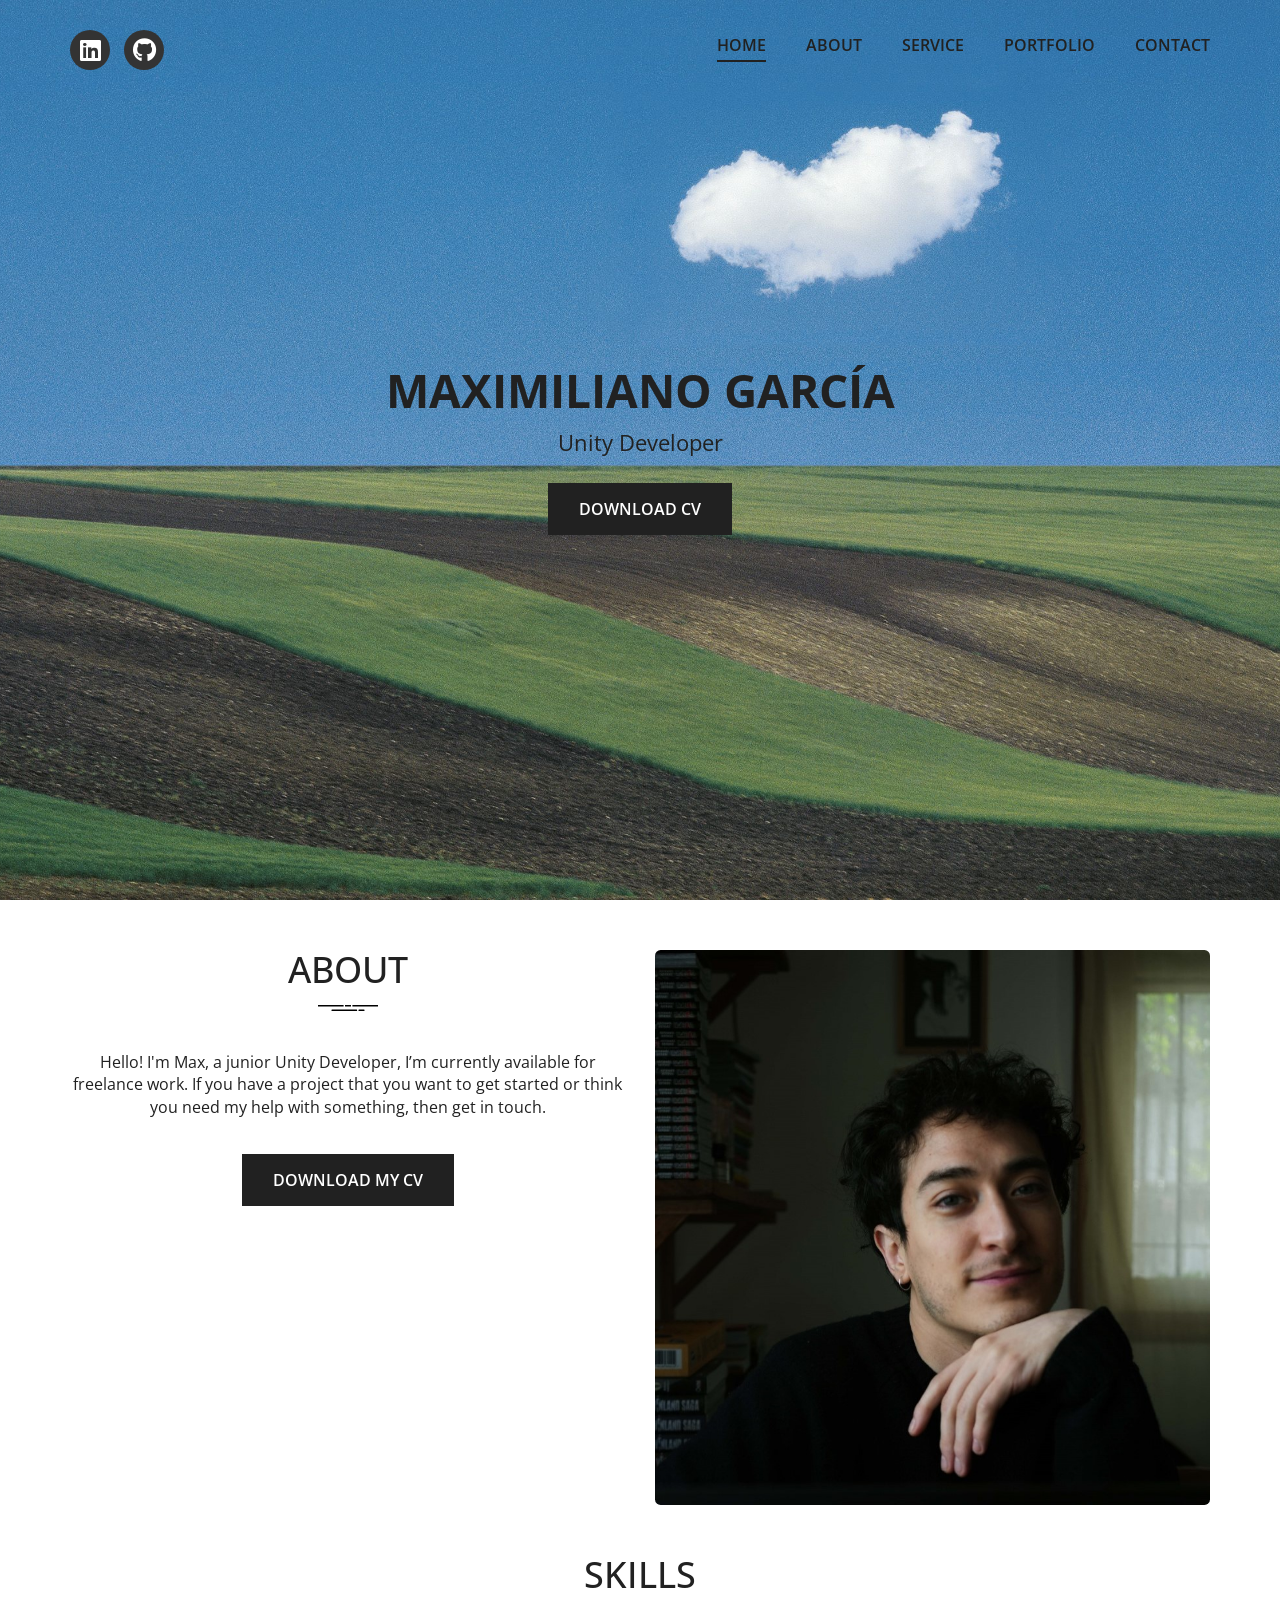
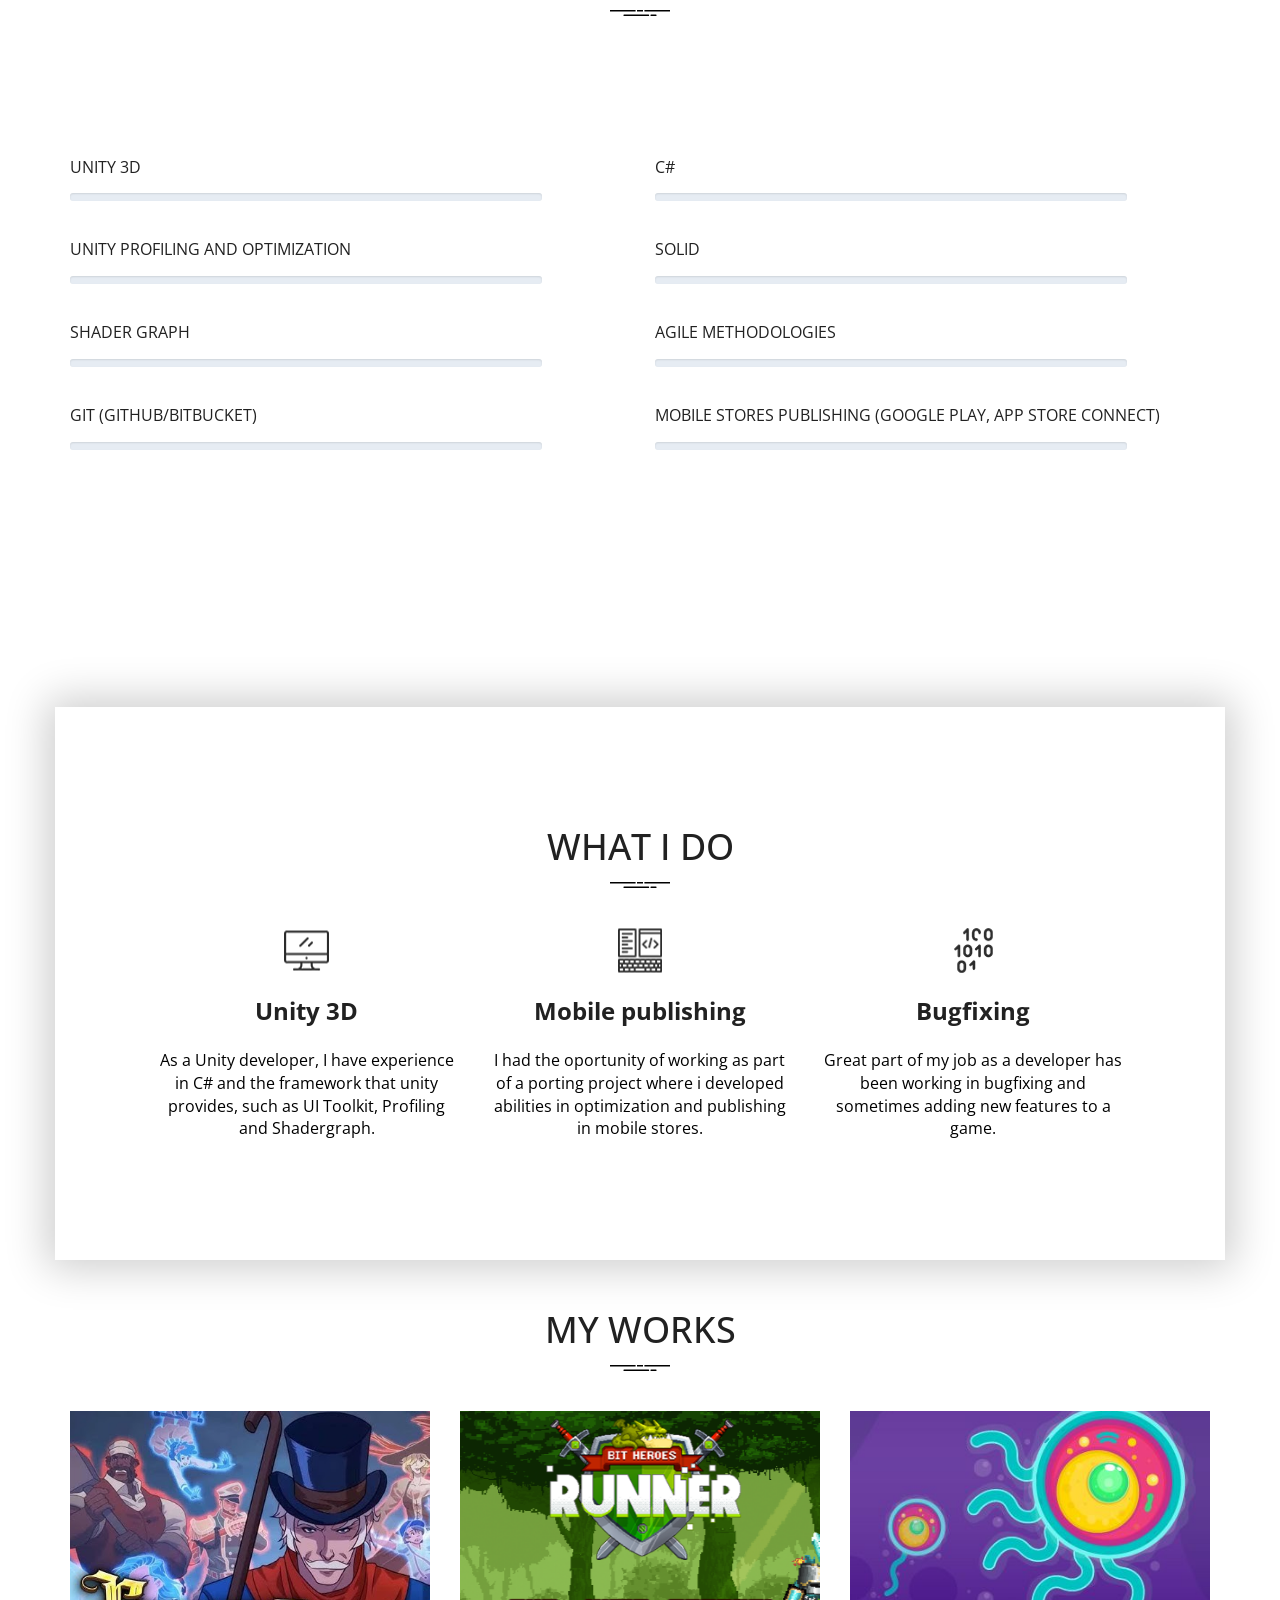
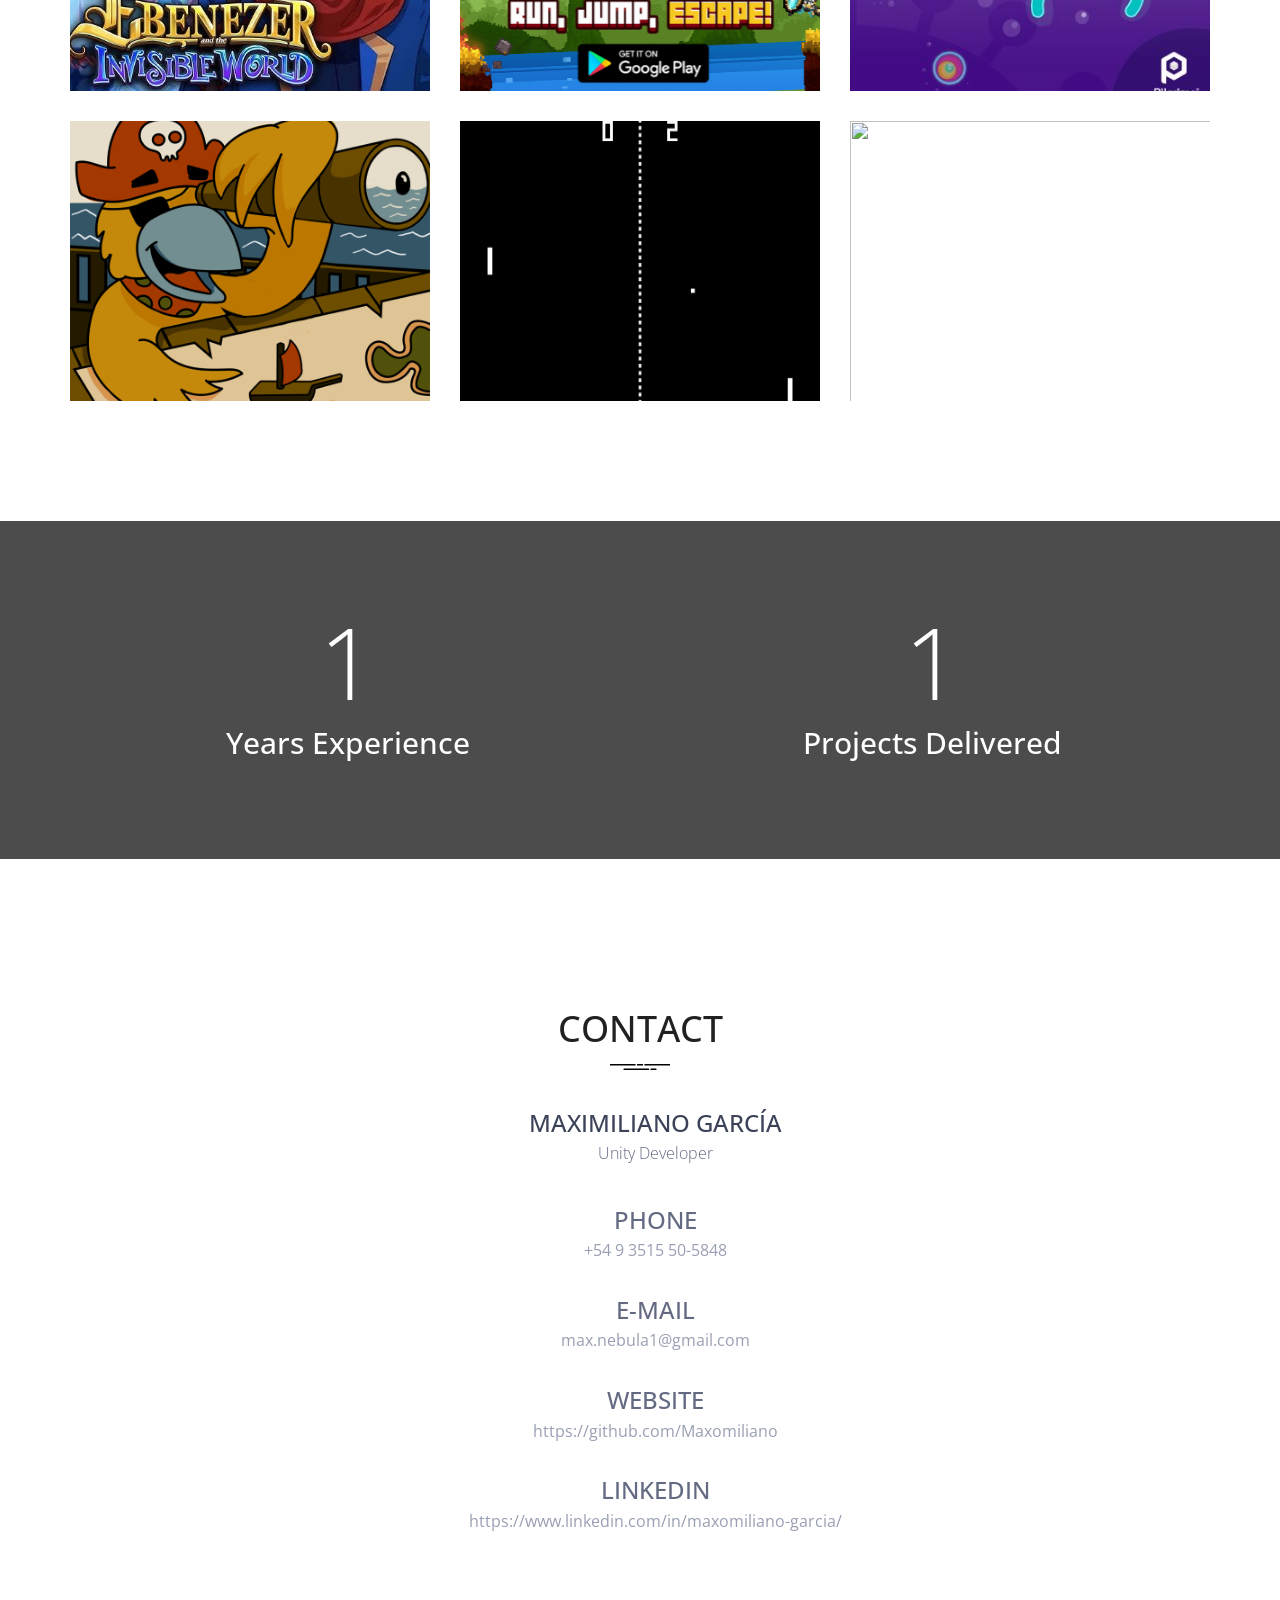
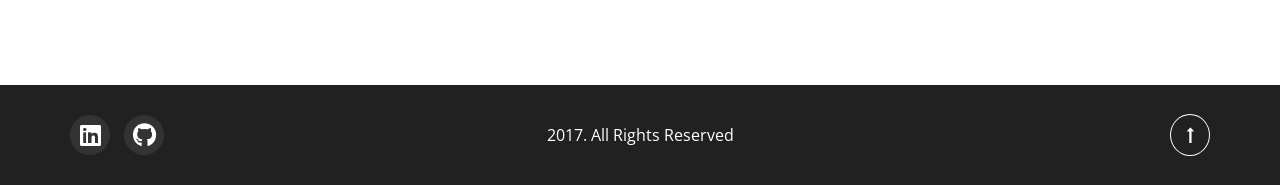
==== commit b901cb73: "More polishing" ====
--- a/index.html
+++ b/index.html
@@ -8,7 +8,7 @@
     <meta http-equiv="Content-Type" content="text/html; charset=utf-8">
     <meta http-equiv="X-UA-Compatible" content="IE=edge">
 
-    <title>PortfolioPerfect</title>
+    <title>Maximiliano Garcia</title>
 
     <meta name="description" content="">
     <meta name="author" content="">
@@ -422,7 +422,7 @@
                                                             </div><!--/.row-->
                                                         </div><!--/.contact-content-->
                                                     </div><!--/.container-->
-
+                                                </div>
                                             </section><!--/.contact-->
                                             <!--contact end -->
                                             <!-- <section id="contact" class="site-section section-form text-center">
--- a/assets/css/style.css
+++ b/assets/css/style.css
@@ -279,7 +279,7 @@
 }
 /* site-section */
 .site-section {
-   padding-top: 120px;
+   padding-top: 50px;
 }
 
 .site-section h2,
@@ -572,7 +572,7 @@
 
 /* Section: Form*/
 .section-form {
-    padding-bottom: 120px;
+    padding-bottom: 0px;
 }
 
 .section-form .btn {
@@ -583,9 +583,9 @@
 --------------------------------------*/
 .contact {
     background: #ffffff;
-    padding: 50px 0 100px;
-}
-.single-contact-box {padding-top: 100px;}
+    padding: 100px 0 0px;
+}
+.single-contact-box {padding-top: 0px;}
 .contact-form  .form-group {
     margin-bottom: 20px;
     
@@ -667,7 +667,7 @@
 .single-contact-add-info p {
     color:  #999fb3;
     font-size:  16px;
-    margin-top:  18px;
+    margin-top:  6px;
 }
 .single-contact-add-info {
     margin-bottom:  26px;
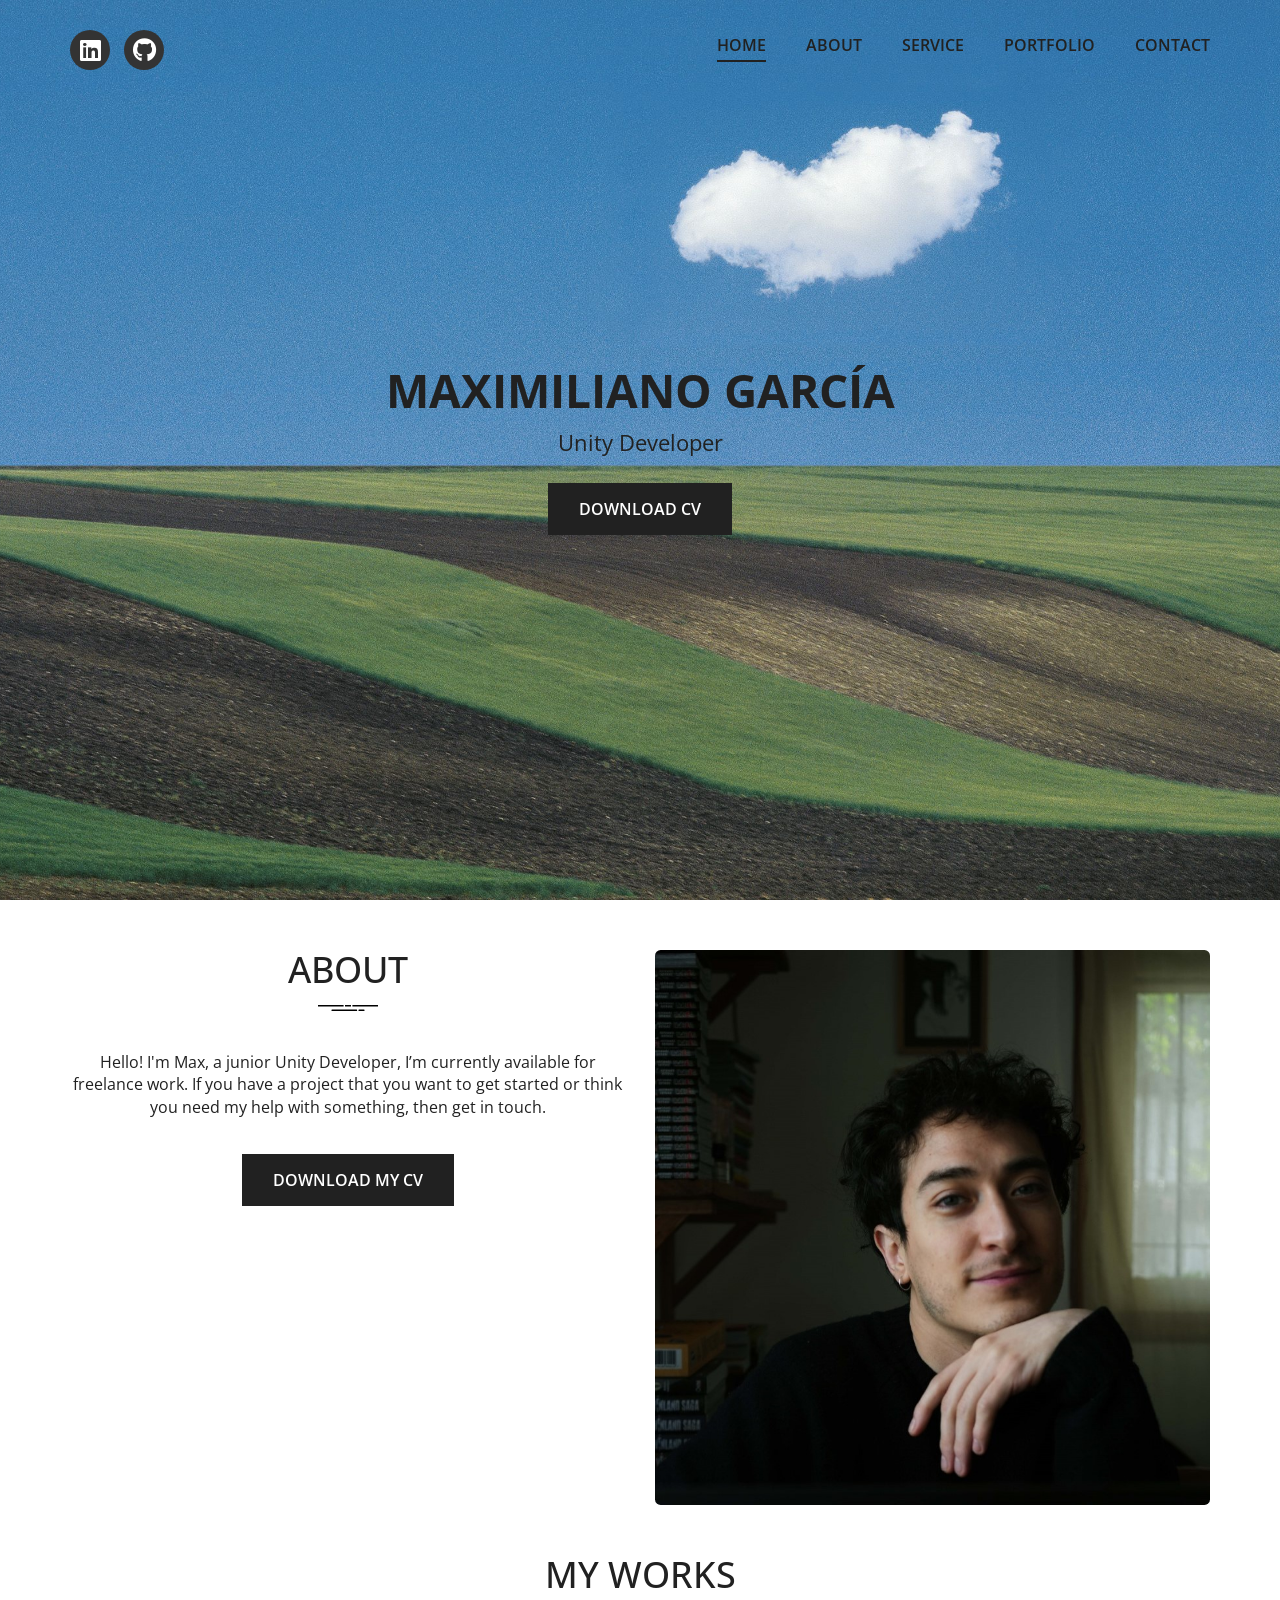
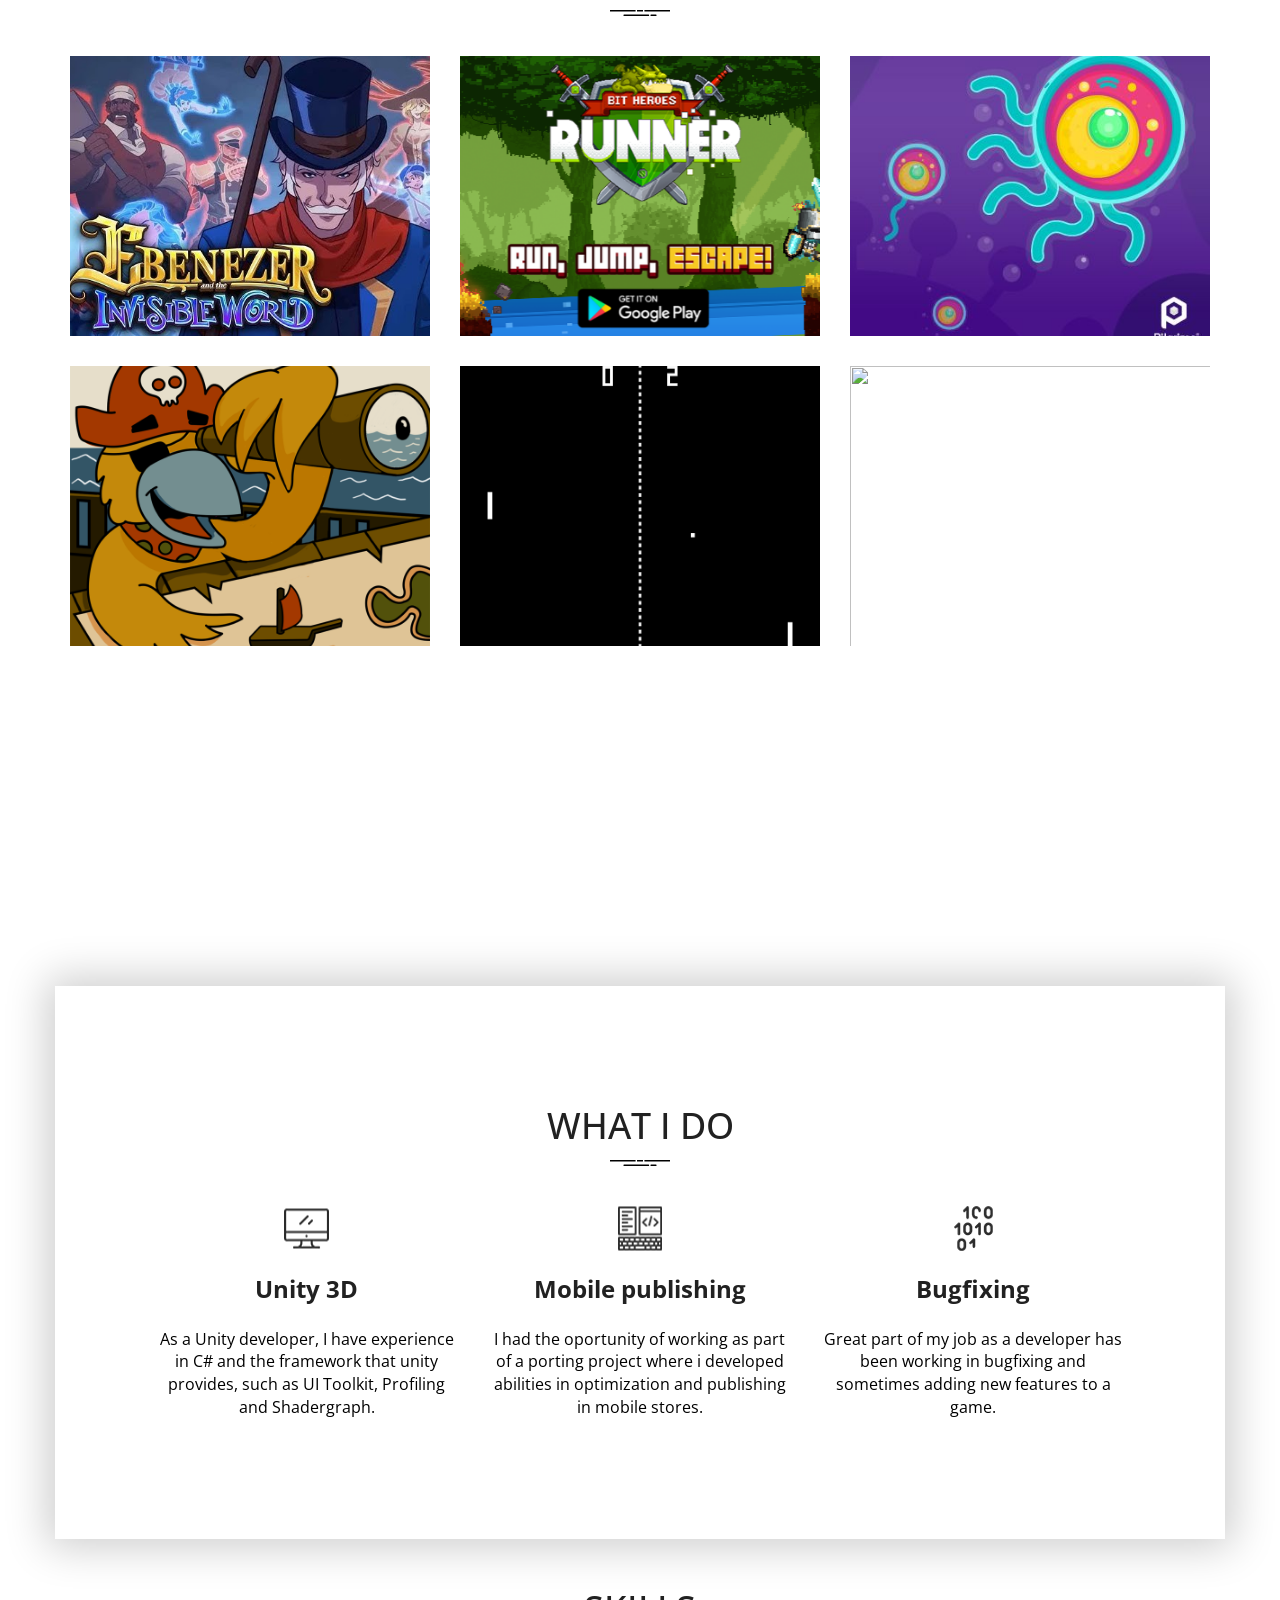
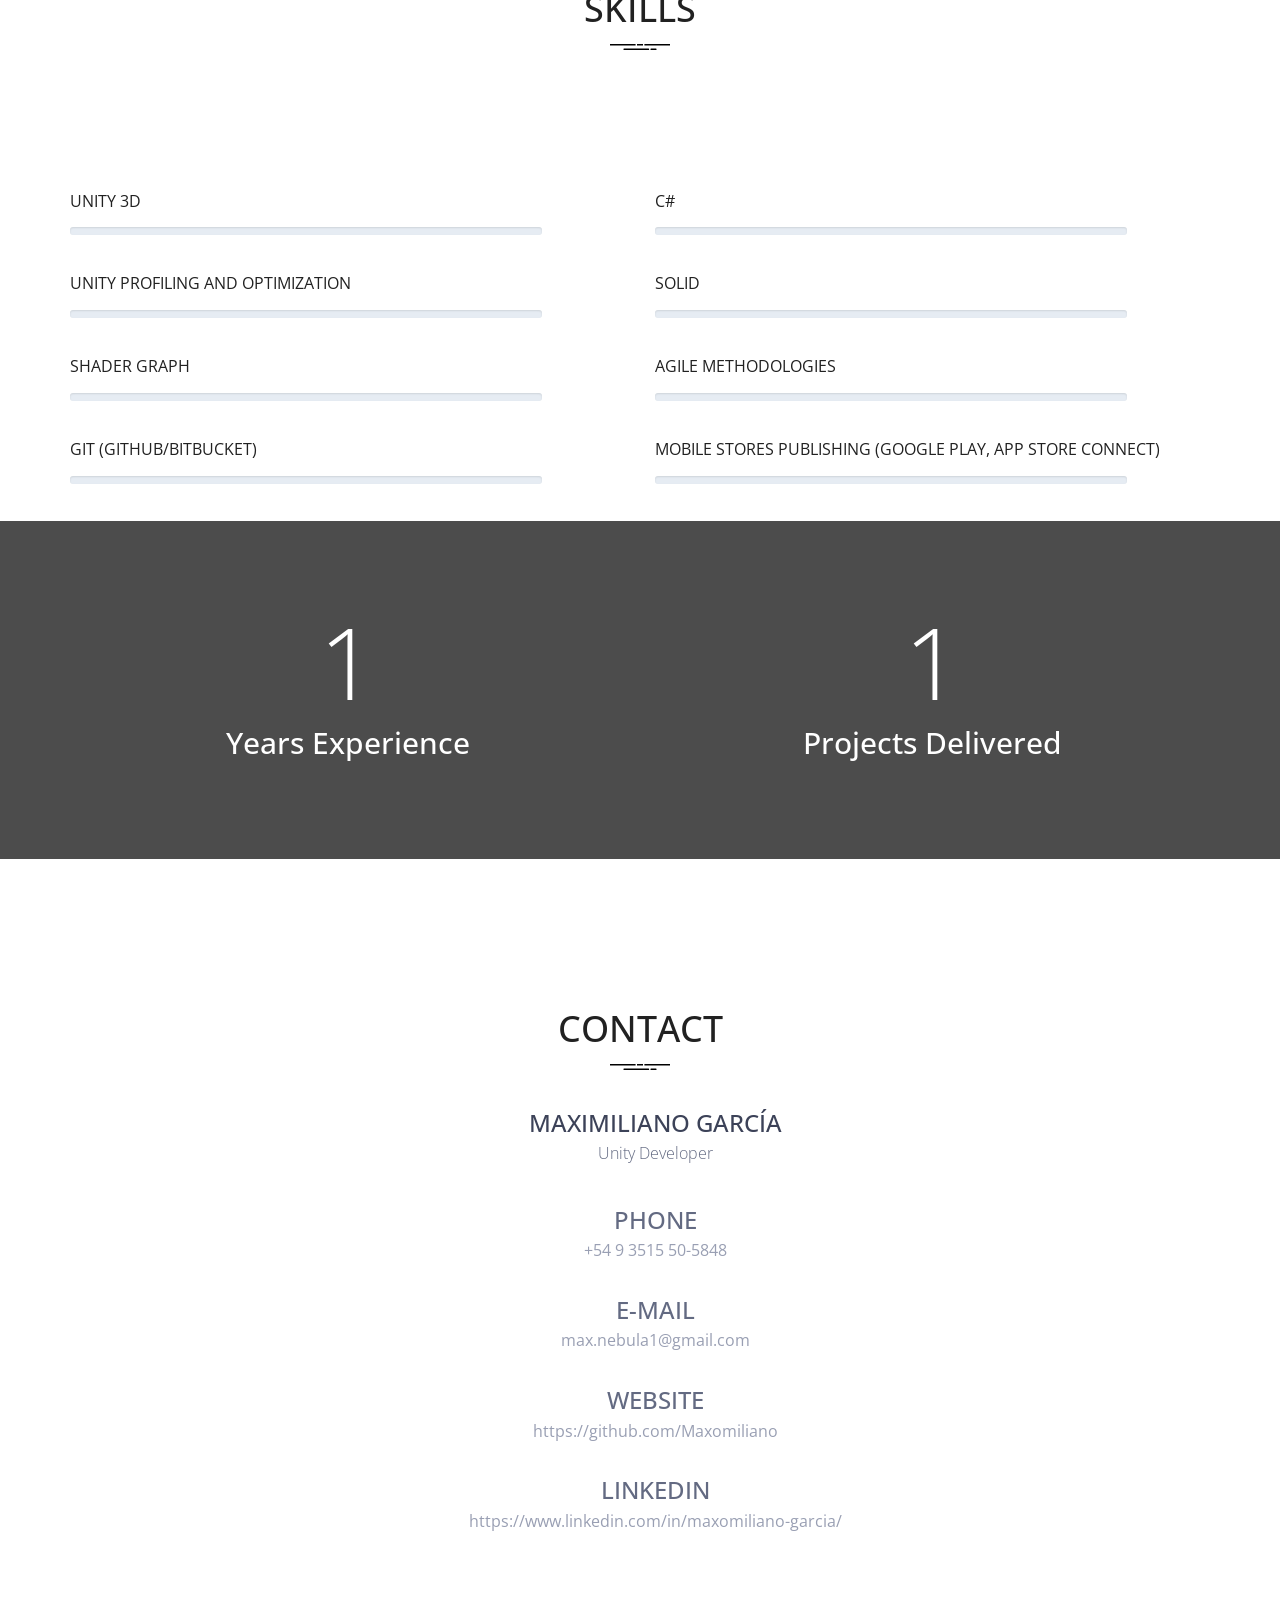
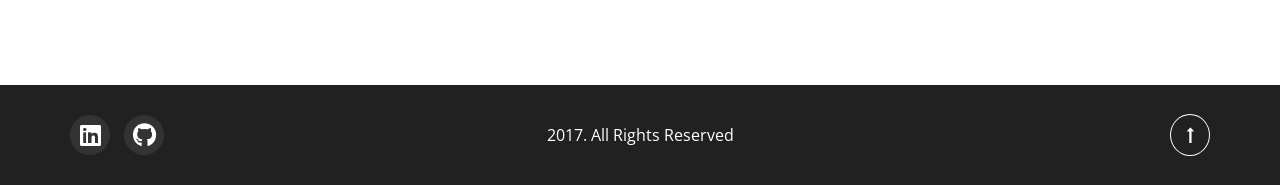
==== commit cc17ac8b: "switched skills and works" ====
--- a/index.html
+++ b/index.html
@@ -129,101 +129,101 @@
                 </div>
             </div>
         </section><!-- /.secton-about -->
-
-        <!--skills start -->
-        <section id="skills" class="skills">
-            <!-- <div class="skill-content">
-			<div class="section-heading text-center">
-				<h2>skills</h2>
-			</div> -->
-            <section class="site-section section-skills">
-                <div class="container">
-                    <div class="text-center">
-                        <h3>Skills</h3>
-                        <img src="assets/img/lines.svg" class="img-lines" alt="lines">
-                    </div>
-                    <div class="row">
-                        <div class="col-md-6">
-                            <div class="single-skill-content">
-                                <div class="barWrapper">
-                                    <div class="skill">
-                                        <span class="progressText">unity 3d</span>
-                                        <!-- <h4>Unity 3D</h4> -->
-                                        <div class="progress">
-                                            <div class="progress-bar" role="progressbar" data-transitiongoal="80"></div>
-                                            <!-- /.progress-bar -->
-                                        </div><!-- /.progress -->
-                                    </div><!-- /.skill -->
-                                </div>
-                                <div class="barWrapper">
-                                    <div class="skill">
-                                        <span class="progressText">unity profiling and optimization</span>                                        
-                                        <div class="progress">
-                                            <div class="progress-bar" role="progressbar" data-transitiongoal="65"></div>
-                                            <!-- /.progress-bar -->
-                                        </div><!-- /.progress -->
-                                    </div><!-- /.skill -->
-                                </div>
-                                <div class="barWrapper">
-                                    <div class="skill">
-                                        <span class="progressText">shader graph</span>  
-                                        <div class="progress">
-                                            <div class="progress-bar" role="progressbar" data-transitiongoal="50"></div>
-                                            <!-- /.progress-bar -->
-                                        </div><!-- /.progress -->
-                                    </div><!-- /.skill -->
-                                </div>
-                                <div class="barWrapper">
-                                    <div class="skill">
-                                        <span class="progressText">Git (GitHub/Bitbucket)</span>
-                                        <div class="progress">
-                                            <div class="progress-bar" role="progressbar" data-transitiongoal="75"></div>
-                                            <!-- /.progress-bar -->
-                                        </div><!-- /.progress -->
-                                    </div><!-- /.skill -->
-                                </div>
-                            </div>
-                        </div>
-                        <div class="col-md-6">
-                            <div class="single-skill-content">
-                                <div class="barWrapper">
-                                    <div class="skill">
-                                        <span class="progressText">C#</span>
-                                        <div class="progress">
-                                            <div class="progress-bar" role="progressbar" data-transitiongoal="85"></div>
-                                            <!-- /.progress-bar -->
-                                        </div><!-- /.progress -->
-                                    </div><!-- /.skill -->
-                                </div>
-                                <div class="barWrapper">
-                                    <div class="skill">
-                                        <span class="progressText">solid</span>
-                                        <div class="progress">
-                                            <div class="progress-bar" role="progressbar" data-transitiongoal="50"></div>
-                                            <!-- /.progress-bar -->
-                                        </div><!-- /.progress -->
-                                    </div>
-                                </div><!-- /.skill -->
-                                <div class="barWrapper">
-                                    <div class="skill">
-                                        <span class="progressText">Agile Methodologies</span>
-                                        <div class="progress">
-                                            <div class="progress-bar" role="progressbar" data-transitiongoal="65"></div>
-                                            <!-- /.progress-bar -->
-                                        </div><!-- /.progress -->
-                                    </div>
-                                </div>
-                                <div class="barWrapper">
-                                    <div class="skill">
-                                        <span class="progressText">Mobile stores publishing (Google Play, App Store
-                                            Connect)</span>
-                                        <div class="progress">
-                                            <div class="progress-bar" role="progressbar" data-transitiongoal="65"></div>
-                                            <!-- /.progress-bar -->
-                                        </div><!-- /.progress -->
-                                    </div>
-                                </div>
-                                    </section>
+        <section id="portfolio" class="site-section section-portfolio">
+            <div class="container">
+                <div class="text-center">
+                    <h3>My Works</h3>
+                    <img src="assets/img/lines.svg" class="img-lines" alt="lines">
+                </div>
+                <div class="row">
+                    <div class="col-md-4 col-xs-6">
+                        <div class="portfolio-item">
+                            <img src="assets/img/eben.jpg" class="img-res"
+                                alt="">
+                            <div class="portfolio-item-info">
+                                <h4>Ebenezer & the invisible world</h4>
+                                <a href="#" data-toggle="modal"
+                                    data-target="#portfolioItem1"><span
+                                        class="glyphicon glyphicon-eye-open"></span></a>
+                                <a href="https://apps.apple.com/us/app/ebenezer-the-invisible-world/id6466127639"><span
+                                        class="glyphicon glyphicon-link"></span></a>
+                            </div><!-- /.portfolio-item-info -->
+                        </div><!-- /.portfolio-item -->
+                    </div>
+                    <div class="col-md-4 col-xs-6">
+                        <div class="portfolio-item">
+                            <img src="assets/img/bitheroes43.png" class="img-res"
+                                alt="">
+                            <div class="portfolio-item-info">
+                                <h4>Bit Heroes Runner</h4>
+                                <a href="#" data-toggle="modal"
+                                    data-target="#portfolioItem2"><span
+                                        class="glyphicon glyphicon-eye-open"></span></a>
+                                <a href="https://www.kongregate.com/games/bitverseofficial/bitheroes-runner"><span
+                                        class="glyphicon glyphicon-link"></span></a>
+                            </div><!-- /.portfolio-item-info -->
+                        </div><!-- /.portfolio-item -->
+                    </div>
+                    <div class="col-md-4 col-xs-6">
+                        <div class="portfolio-item">
+                            <img src="assets/img/adapt.jpg" class="img-res"
+                                alt="">
+                            <div class="portfolio-item-info">
+                                <h4>Adaptation Odyssey</h4>
+                                <a href="#" data-toggle="modal"
+                                    data-target="#portfolioItem3"><span
+                                        class="glyphicon glyphicon-eye-open"></span></a>
+                                <a href="https://classroom.legendsoflearning.com/search?q=adaptation+odyssey&viewBy=Game"><span
+                                        class="glyphicon glyphicon-link"></span></a>
+                            </div><!-- /.portfolio-item-info -->
+                        </div><!-- /.portfolio-item -->
+                    </div>
+                    <div class="col-md-4 col-xs-6">
+                        <div class="portfolio-item">
+                            <img src="assets/img/treasure.png" class="img-res"
+                                alt="">
+                            <div class="portfolio-item-info">
+                                <h4>Treasure Bay</h4>
+                                <a href="#" data-toggle="modal"
+                                    data-target="#portfolioItem4"><span
+                                        class="glyphicon glyphicon-eye-open"></span></a>
+                                <a href="https://classroom.legendsoflearning.com/search?q=treasure+bay&viewBy=Game"><span
+                                        class="glyphicon glyphicon-link"></span></a>
+                            </div><!-- /.portfolio-item-info -->
+                        </div><!-- /.portfolio-item -->
+                    </div>
+                    <div class="col-md-4 col-xs-6">
+                        <div class="portfolio-item">
+                            <img src="assets/img/pong.png" class="img-res"
+                                alt="">
+                            <div class="portfolio-item-info">
+                                <h4>Pong</h4>
+                                <a href="#" data-toggle="modal"
+                                    data-target="#portfolioItem5"><span
+                                        class="glyphicon glyphicon-eye-open"></span></a>
+                                <a href="https://github.com/Maxomiliano/Pong"><span
+                                        class="glyphicon glyphicon-link"></span></a>
+                            </div><!-- /.portfolio-item-info -->
+                        </div><!-- /.portfolio-item -->
+                    </div>
+                    <div class="col-md-4 col-xs-6">
+                        <div class="portfolio-item">
+                            <img src="assets/img/portfolio-6.jpg" class="img-res"
+                                alt="">
+                            <div class="portfolio-item-info">
+                                <h4>Project Title</h4>
+                                <a href="#" data-toggle="modal"
+                                    data-target="#portfolioItem6"><span
+                                        class="glyphicon glyphicon-eye-open"></span></a>
+                                <a href="#"><span
+                                        class="glyphicon glyphicon-link"></span></a>
+                            </div><!-- /.portfolio-item-info -->
+                        </div><!-- /.portfolio-item -->
+                    </div>
+                </div>
+            </div>
+        </section><!-- /.secton-portfolio -->
+        
                                         <section id="service" class="site-section section-services overlay text-center">
                                             <div class="container">
                                                 <div class="row">
@@ -262,101 +262,101 @@
                                             </div>
                                         
                                         </section><!-- /.secton-services -->
-
-                                        <section id="portfolio" class="site-section section-portfolio">
-                                            <div class="container">
-                                                <div class="text-center">
-                                                    <h3>My Works</h3>
-                                                    <img src="assets/img/lines.svg" class="img-lines" alt="lines">
-                                                </div>
-                                                <div class="row">
-                                                    <div class="col-md-4 col-xs-6">
-                                                        <div class="portfolio-item">
-                                                            <img src="assets/img/eben.jpg" class="img-res"
-                                                                alt="">
-                                                            <div class="portfolio-item-info">
-                                                                <h4>Ebenezer & the invisible world</h4>
-                                                                <a href="#" data-toggle="modal"
-                                                                    data-target="#portfolioItem1"><span
-                                                                        class="glyphicon glyphicon-eye-open"></span></a>
-                                                                <a href="https://apps.apple.com/us/app/ebenezer-the-invisible-world/id6466127639"><span
-                                                                        class="glyphicon glyphicon-link"></span></a>
-                                                            </div><!-- /.portfolio-item-info -->
-                                                        </div><!-- /.portfolio-item -->
-                                                    </div>
-                                                    <div class="col-md-4 col-xs-6">
-                                                        <div class="portfolio-item">
-                                                            <img src="assets/img/bitheroes43.png" class="img-res"
-                                                                alt="">
-                                                            <div class="portfolio-item-info">
-                                                                <h4>Bit Heroes Runner</h4>
-                                                                <a href="#" data-toggle="modal"
-                                                                    data-target="#portfolioItem2"><span
-                                                                        class="glyphicon glyphicon-eye-open"></span></a>
-                                                                <a href="https://www.kongregate.com/games/bitverseofficial/bitheroes-runner"><span
-                                                                        class="glyphicon glyphicon-link"></span></a>
-                                                            </div><!-- /.portfolio-item-info -->
-                                                        </div><!-- /.portfolio-item -->
-                                                    </div>
-                                                    <div class="col-md-4 col-xs-6">
-                                                        <div class="portfolio-item">
-                                                            <img src="assets/img/adapt.jpg" class="img-res"
-                                                                alt="">
-                                                            <div class="portfolio-item-info">
-                                                                <h4>Adaptation Odyssey</h4>
-                                                                <a href="#" data-toggle="modal"
-                                                                    data-target="#portfolioItem3"><span
-                                                                        class="glyphicon glyphicon-eye-open"></span></a>
-                                                                <a href="https://classroom.legendsoflearning.com/search?q=adaptation+odyssey&viewBy=Game"><span
-                                                                        class="glyphicon glyphicon-link"></span></a>
-                                                            </div><!-- /.portfolio-item-info -->
-                                                        </div><!-- /.portfolio-item -->
-                                                    </div>
-                                                    <div class="col-md-4 col-xs-6">
-                                                        <div class="portfolio-item">
-                                                            <img src="assets/img/treasure.png" class="img-res"
-                                                                alt="">
-                                                            <div class="portfolio-item-info">
-                                                                <h4>Treasure Bay</h4>
-                                                                <a href="#" data-toggle="modal"
-                                                                    data-target="#portfolioItem4"><span
-                                                                        class="glyphicon glyphicon-eye-open"></span></a>
-                                                                <a href="https://classroom.legendsoflearning.com/search?q=treasure+bay&viewBy=Game"><span
-                                                                        class="glyphicon glyphicon-link"></span></a>
-                                                            </div><!-- /.portfolio-item-info -->
-                                                        </div><!-- /.portfolio-item -->
-                                                    </div>
-                                                    <div class="col-md-4 col-xs-6">
-                                                        <div class="portfolio-item">
-                                                            <img src="assets/img/pong.png" class="img-res"
-                                                                alt="">
-                                                            <div class="portfolio-item-info">
-                                                                <h4>Pong</h4>
-                                                                <a href="#" data-toggle="modal"
-                                                                    data-target="#portfolioItem5"><span
-                                                                        class="glyphicon glyphicon-eye-open"></span></a>
-                                                                <a href="https://github.com/Maxomiliano/Pong"><span
-                                                                        class="glyphicon glyphicon-link"></span></a>
-                                                            </div><!-- /.portfolio-item-info -->
-                                                        </div><!-- /.portfolio-item -->
-                                                    </div>
-                                                    <div class="col-md-4 col-xs-6">
-                                                        <div class="portfolio-item">
-                                                            <img src="assets/img/portfolio-6.jpg" class="img-res"
-                                                                alt="">
-                                                            <div class="portfolio-item-info">
-                                                                <h4>Project Title</h4>
-                                                                <a href="#" data-toggle="modal"
-                                                                    data-target="#portfolioItem6"><span
-                                                                        class="glyphicon glyphicon-eye-open"></span></a>
-                                                                <a href="#"><span
-                                                                        class="glyphicon glyphicon-link"></span></a>
-                                                            </div><!-- /.portfolio-item-info -->
-                                                        </div><!-- /.portfolio-item -->
-                                                    </div>
-                                                </div>
-                                            </div>
-                                        </section><!-- /.secton-portfolio -->
+<!--skills start -->
+<section id="skills" class="skills">
+    <!-- <div class="skill-content">
+    <div class="section-heading text-center">
+        <h2>skills</h2>
+    </div> -->
+    <section class="site-section section-skills">
+        <div class="container">
+            <div class="text-center">
+                <h3>Skills</h3>
+                <img src="assets/img/lines.svg" class="img-lines" alt="lines">
+            </div>
+            <div class="row">
+                <div class="col-md-6">
+                    <div class="single-skill-content">
+                        <div class="barWrapper">
+                            <div class="skill">
+                                <span class="progressText">unity 3d</span>
+                                <!-- <h4>Unity 3D</h4> -->
+                                <div class="progress">
+                                    <div class="progress-bar" role="progressbar" data-transitiongoal="80"></div>
+                                    <!-- /.progress-bar -->
+                                </div><!-- /.progress -->
+                            </div><!-- /.skill -->
+                        </div>
+                        <div class="barWrapper">
+                            <div class="skill">
+                                <span class="progressText">unity profiling and optimization</span>                                        
+                                <div class="progress">
+                                    <div class="progress-bar" role="progressbar" data-transitiongoal="65"></div>
+                                    <!-- /.progress-bar -->
+                                </div><!-- /.progress -->
+                            </div><!-- /.skill -->
+                        </div>
+                        <div class="barWrapper">
+                            <div class="skill">
+                                <span class="progressText">shader graph</span>  
+                                <div class="progress">
+                                    <div class="progress-bar" role="progressbar" data-transitiongoal="50"></div>
+                                    <!-- /.progress-bar -->
+                                </div><!-- /.progress -->
+                            </div><!-- /.skill -->
+                        </div>
+                        <div class="barWrapper">
+                            <div class="skill">
+                                <span class="progressText">Git (GitHub/Bitbucket)</span>
+                                <div class="progress">
+                                    <div class="progress-bar" role="progressbar" data-transitiongoal="75"></div>
+                                    <!-- /.progress-bar -->
+                                </div><!-- /.progress -->
+                            </div><!-- /.skill -->
+                        </div>
+                    </div>
+                </div>
+                <div class="col-md-6">
+                    <div class="single-skill-content">
+                        <div class="barWrapper">
+                            <div class="skill">
+                                <span class="progressText">C#</span>
+                                <div class="progress">
+                                    <div class="progress-bar" role="progressbar" data-transitiongoal="85"></div>
+                                    <!-- /.progress-bar -->
+                                </div><!-- /.progress -->
+                            </div><!-- /.skill -->
+                        </div>
+                        <div class="barWrapper">
+                            <div class="skill">
+                                <span class="progressText">solid</span>
+                                <div class="progress">
+                                    <div class="progress-bar" role="progressbar" data-transitiongoal="50"></div>
+                                    <!-- /.progress-bar -->
+                                </div><!-- /.progress -->
+                            </div>
+                        </div><!-- /.skill -->
+                        <div class="barWrapper">
+                            <div class="skill">
+                                <span class="progressText">Agile Methodologies</span>
+                                <div class="progress">
+                                    <div class="progress-bar" role="progressbar" data-transitiongoal="65"></div>
+                                    <!-- /.progress-bar -->
+                                </div><!-- /.progress -->
+                            </div>
+                        </div>
+                        <div class="barWrapper">
+                            <div class="skill">
+                                <span class="progressText">Mobile stores publishing (Google Play, App Store
+                                    Connect)</span>
+                                <div class="progress">
+                                    <div class="progress-bar" role="progressbar" data-transitiongoal="65"></div>
+                                    <!-- /.progress-bar -->
+                                </div><!-- /.progress -->
+                            </div>
+                        </div>
+                            </section>
+                                        
 
                                         <section class="site-section section-counters text-center">
                                             <div class="container">
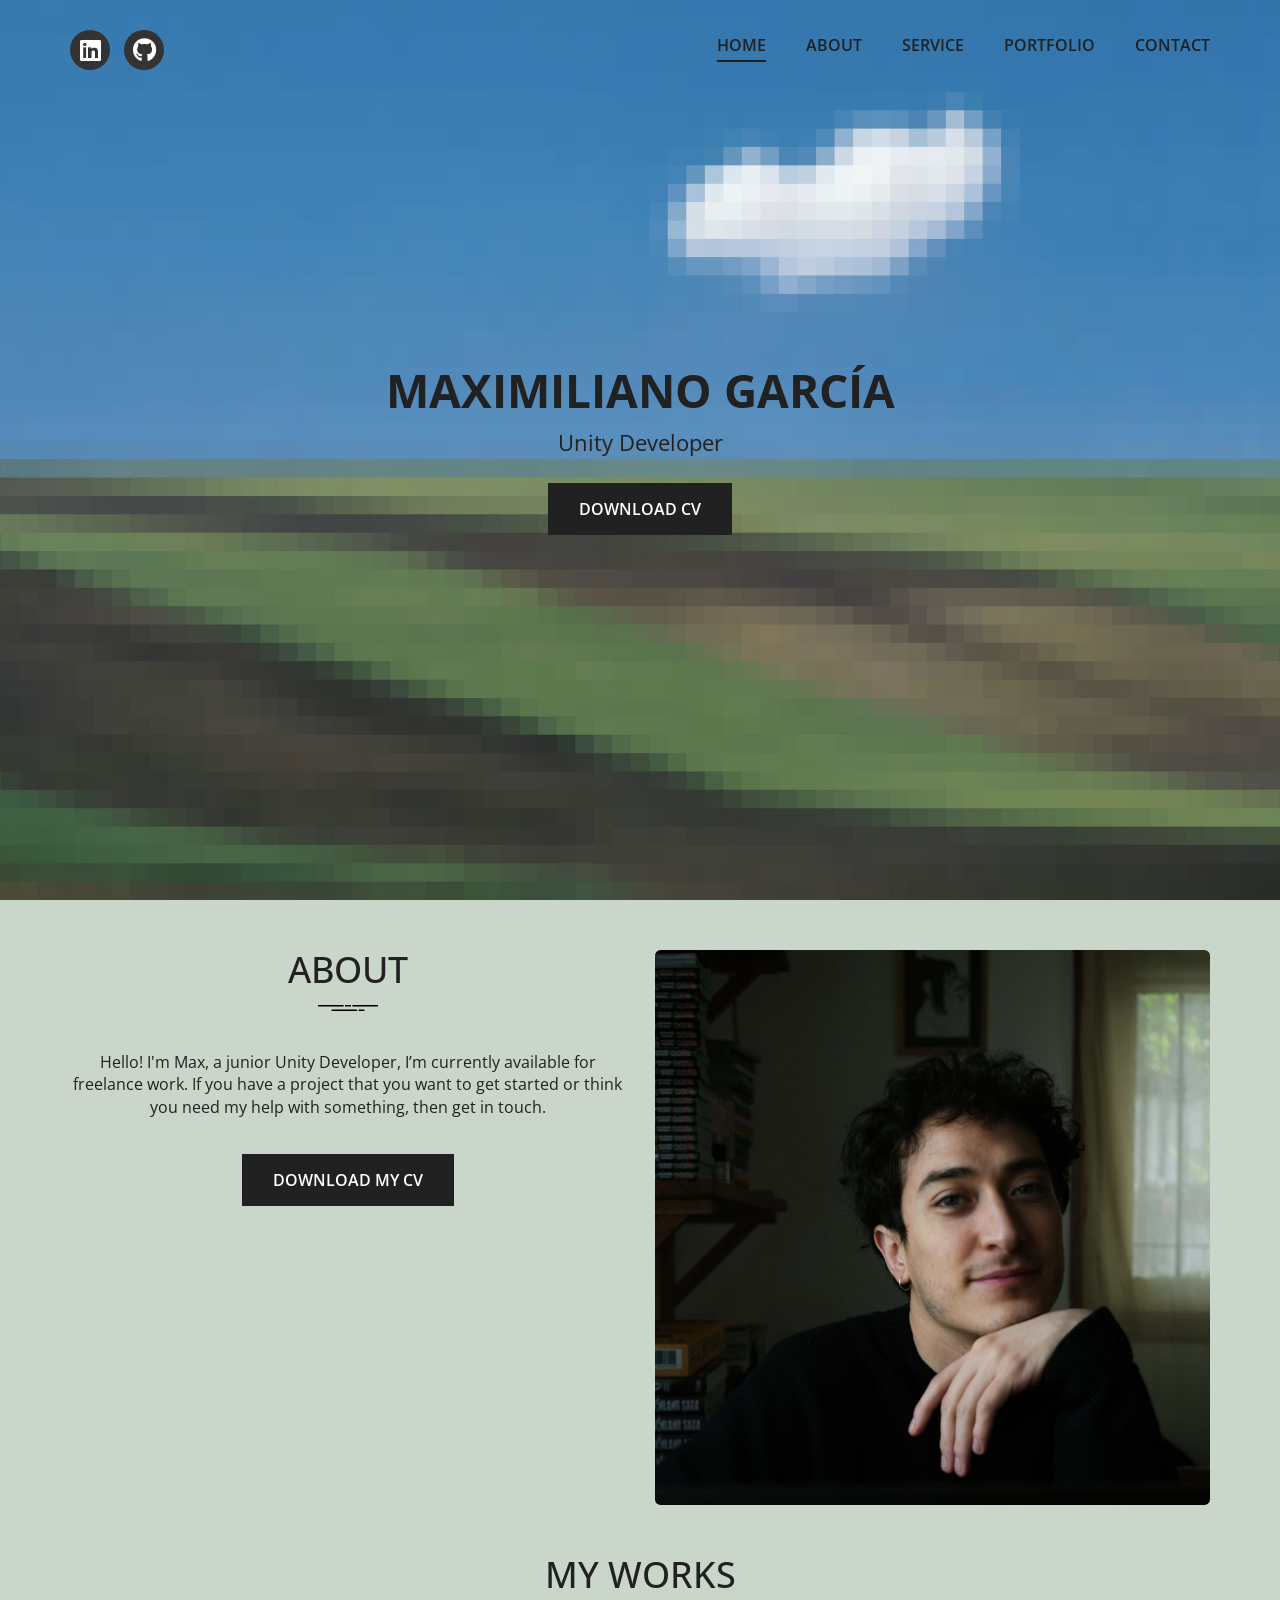
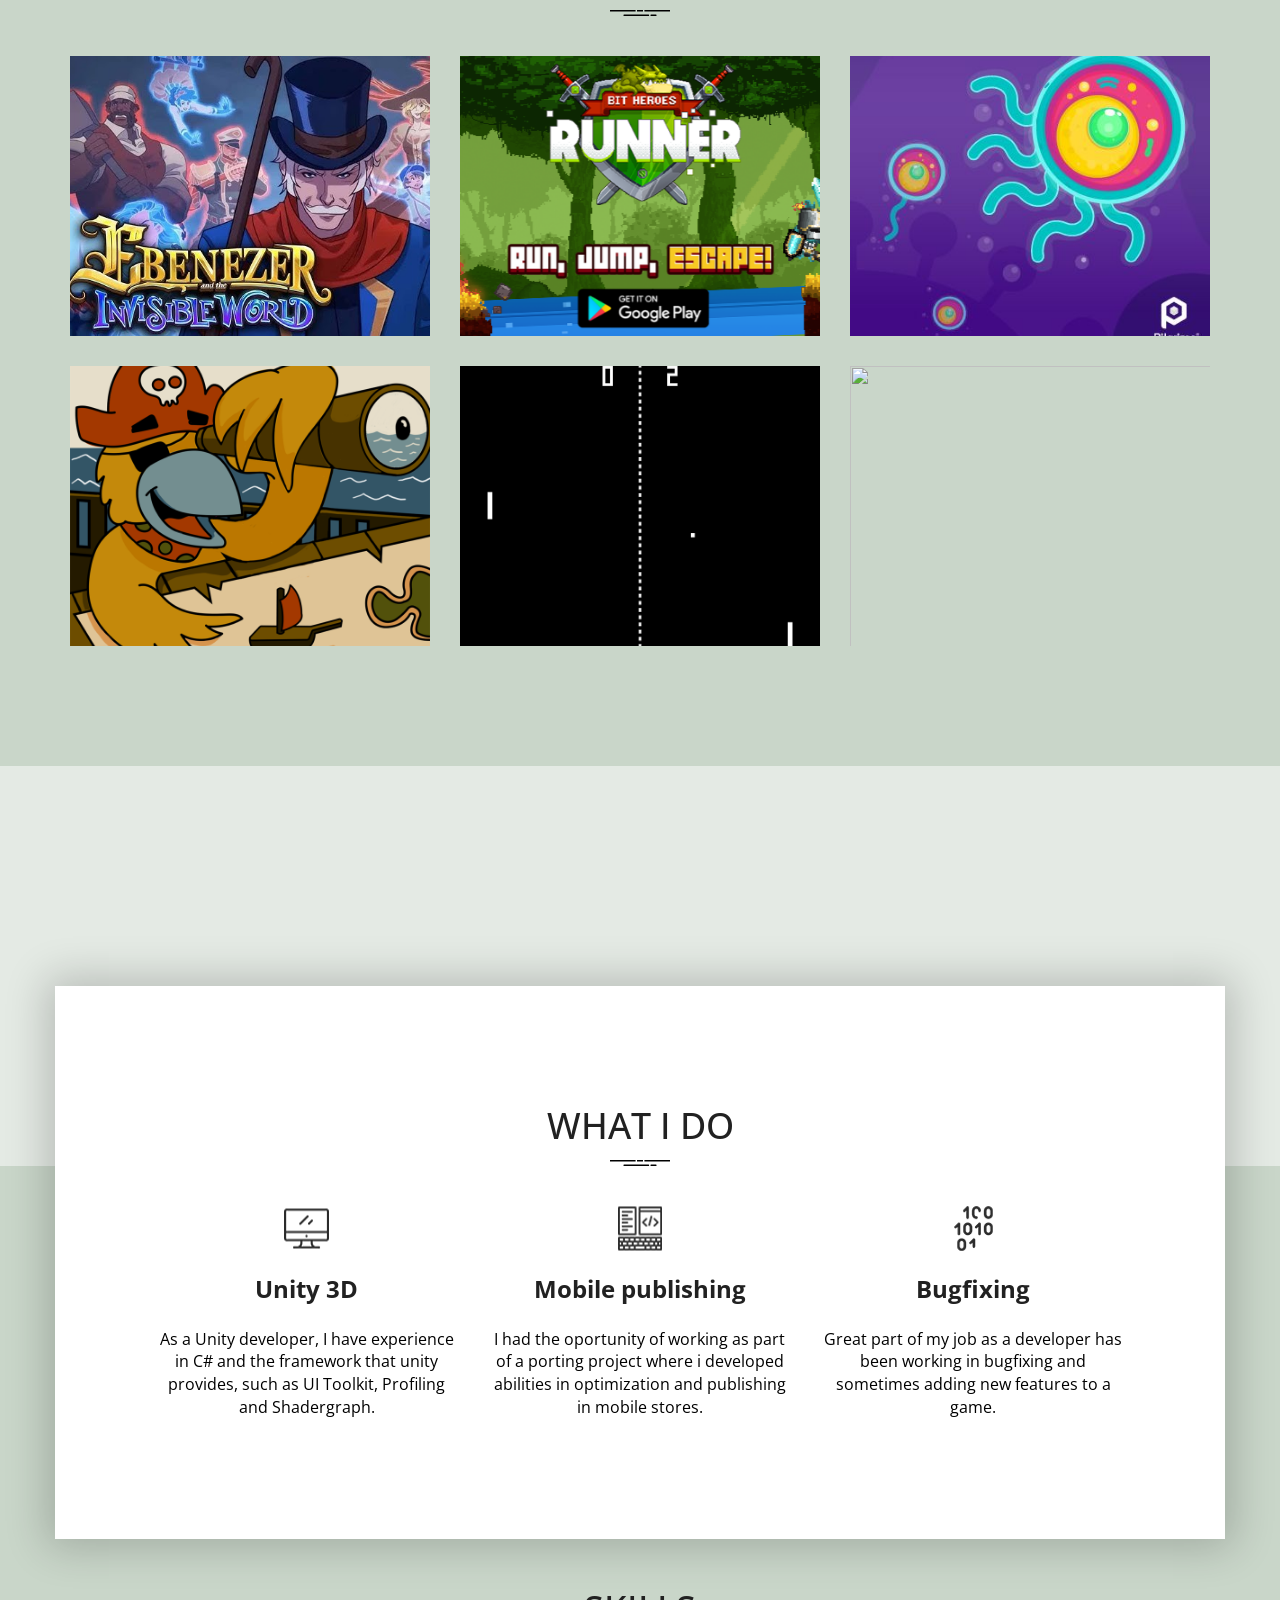
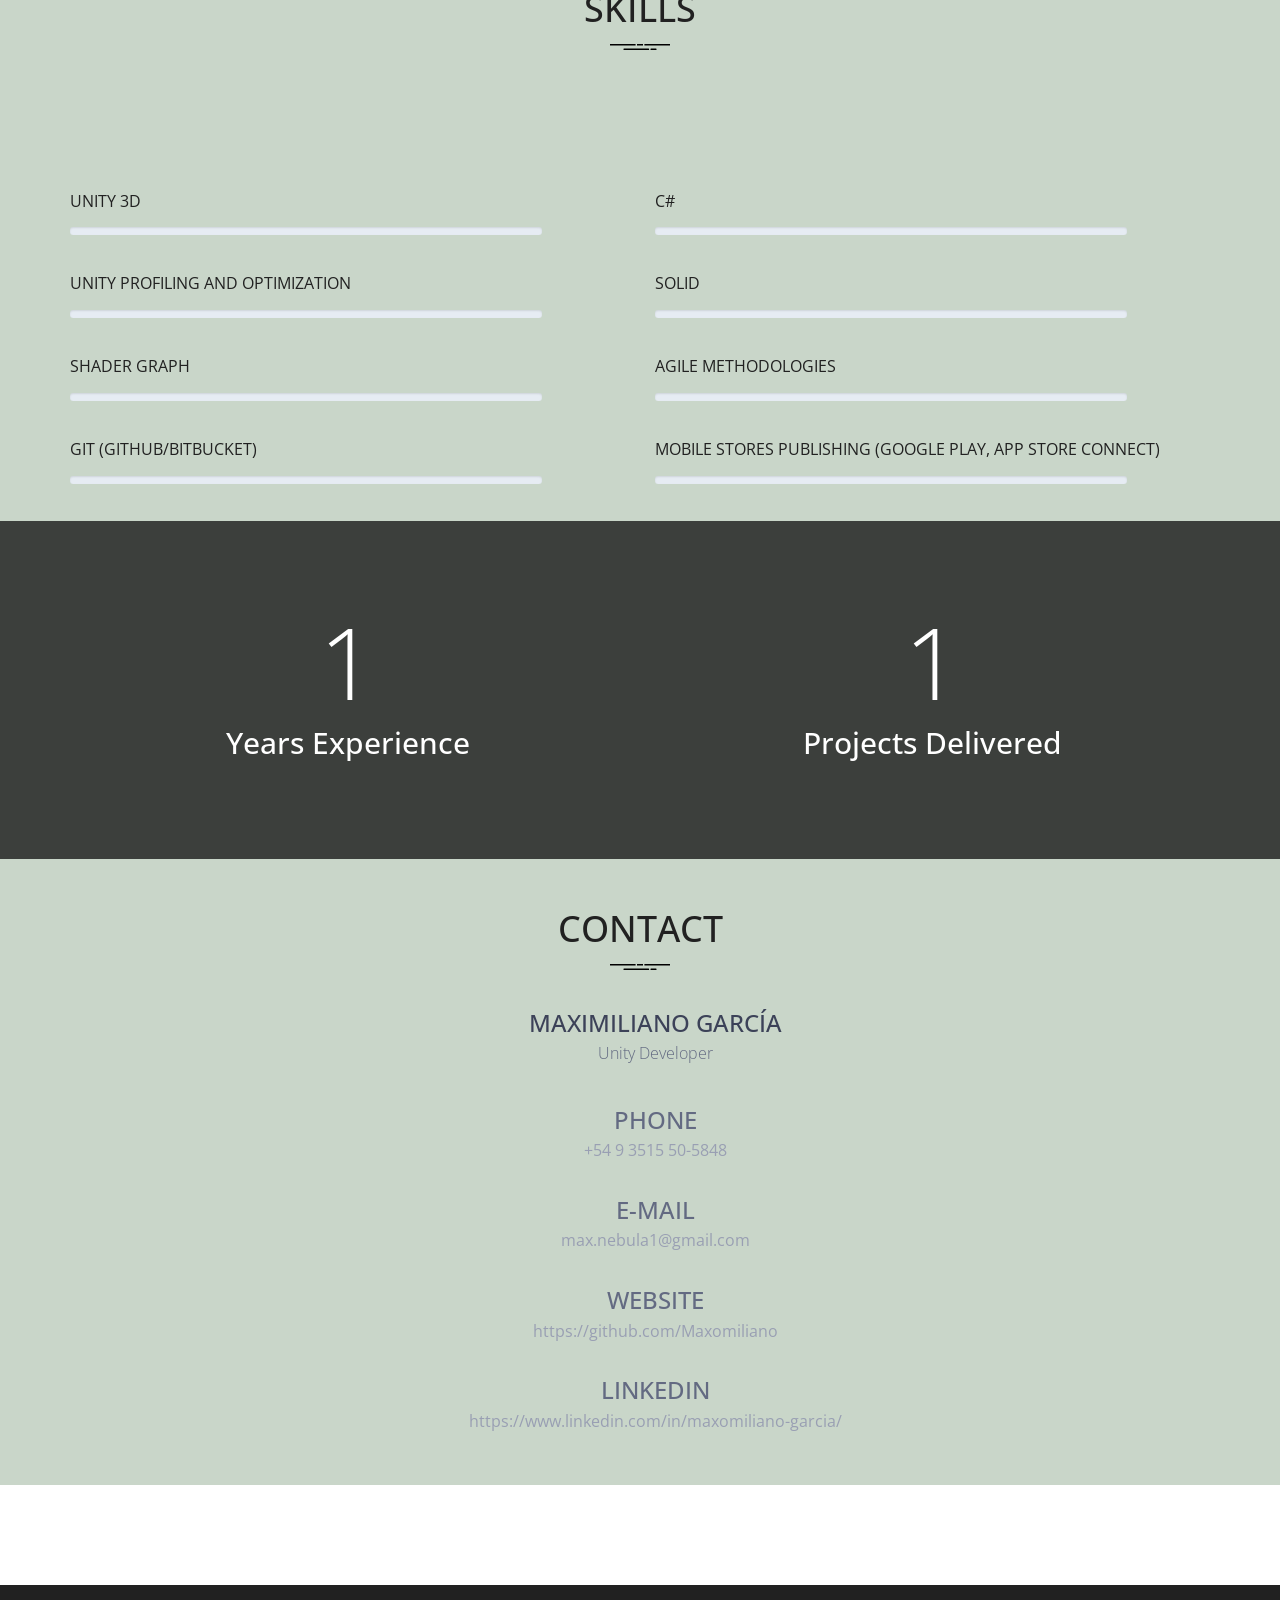
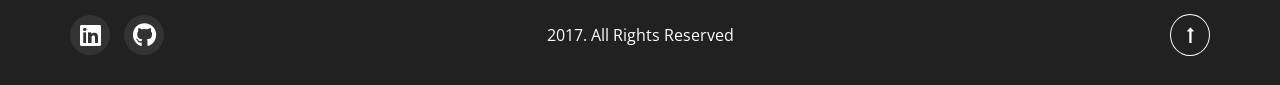
==== commit a85827aa: "stylizing" ====
--- a/index.html
+++ b/index.html
@@ -217,8 +217,8 @@
                                         class="glyphicon glyphicon-eye-open"></span></a>
                                 <a href="#"><span
                                         class="glyphicon glyphicon-link"></span></a>
-                            </div><!-- /.portfolio-item-info -->
-                        </div><!-- /.portfolio-item -->
+                            </div>
+                        </div>
                     </div>
                 </div>
             </div>
--- a/assets/css/style.css
+++ b/assets/css/style.css
@@ -212,7 +212,7 @@
 /* HERO
 ================================================== */
 .hero { 
-    background: url(../img/back-ground.jpg) no-repeat center / cover; 
+    background: url(../img/pixel-back-ground-32.jpg) no-repeat center / cover; 
     height: 100%;
     width: 100%;
     min-height: 700px;
@@ -274,12 +274,13 @@
 .site-main {
     position: relative;
     margin-bottom: 100px;
-    background-color: #fff;
+    background-color: #c9d4c9;
     z-index: 1;
 }
 /* site-section */
 .site-section {
    padding-top: 50px;
+   background-color: #c9d6c9;
 }
 
 .site-section h2,
@@ -375,7 +376,7 @@
 
 .section-services:before {
     content: '';
-    background: url(../img/services-bg.jpg) no-repeat fixed center / cover;
+    background: url(../img/watido4.webp) no-repeat fixed center / cover;
     width: 100%;
     height: 400px; 
     position: absolute;
@@ -468,13 +469,14 @@
 .portfolio-item-info h4 {
     margin: 0 0 20px;
     font-weight: 700;
+    font-size: 20px;
     color: #fff;
 }
 
 .portfolio-item-info a {
     padding: 6px 7px 4px;
-    font-size: 12px;
-    border: 1px solid #fff;
+    font-size: 20px;
+    border: 2px solid #fff;
     border-radius: 50px;
     color: #fff;
     transition: color 0.25s ease-in-out, background-color 0.25s ease-in-out;
@@ -541,7 +543,7 @@
 
 /* Section: Counters */
 .section-counters {
-    background: url(../img/counters-bg.jpg) no-repeat fixed center / cover;
+    background: url(../img/watido-3.jpg) no-repeat fixed center / cover;
     width: 100%;
     padding: 100px 0;
     position: relative;
@@ -582,8 +584,8 @@
         11. Contact
 --------------------------------------*/
 .contact {
-    background: #ffffff;
-    padding: 100px 0 0px;
+    background-color: #bac5ba;
+    padding: 0px 0 0px;
 }
 .single-contact-box {padding-top: 0px;}
 .contact-form  .form-group {
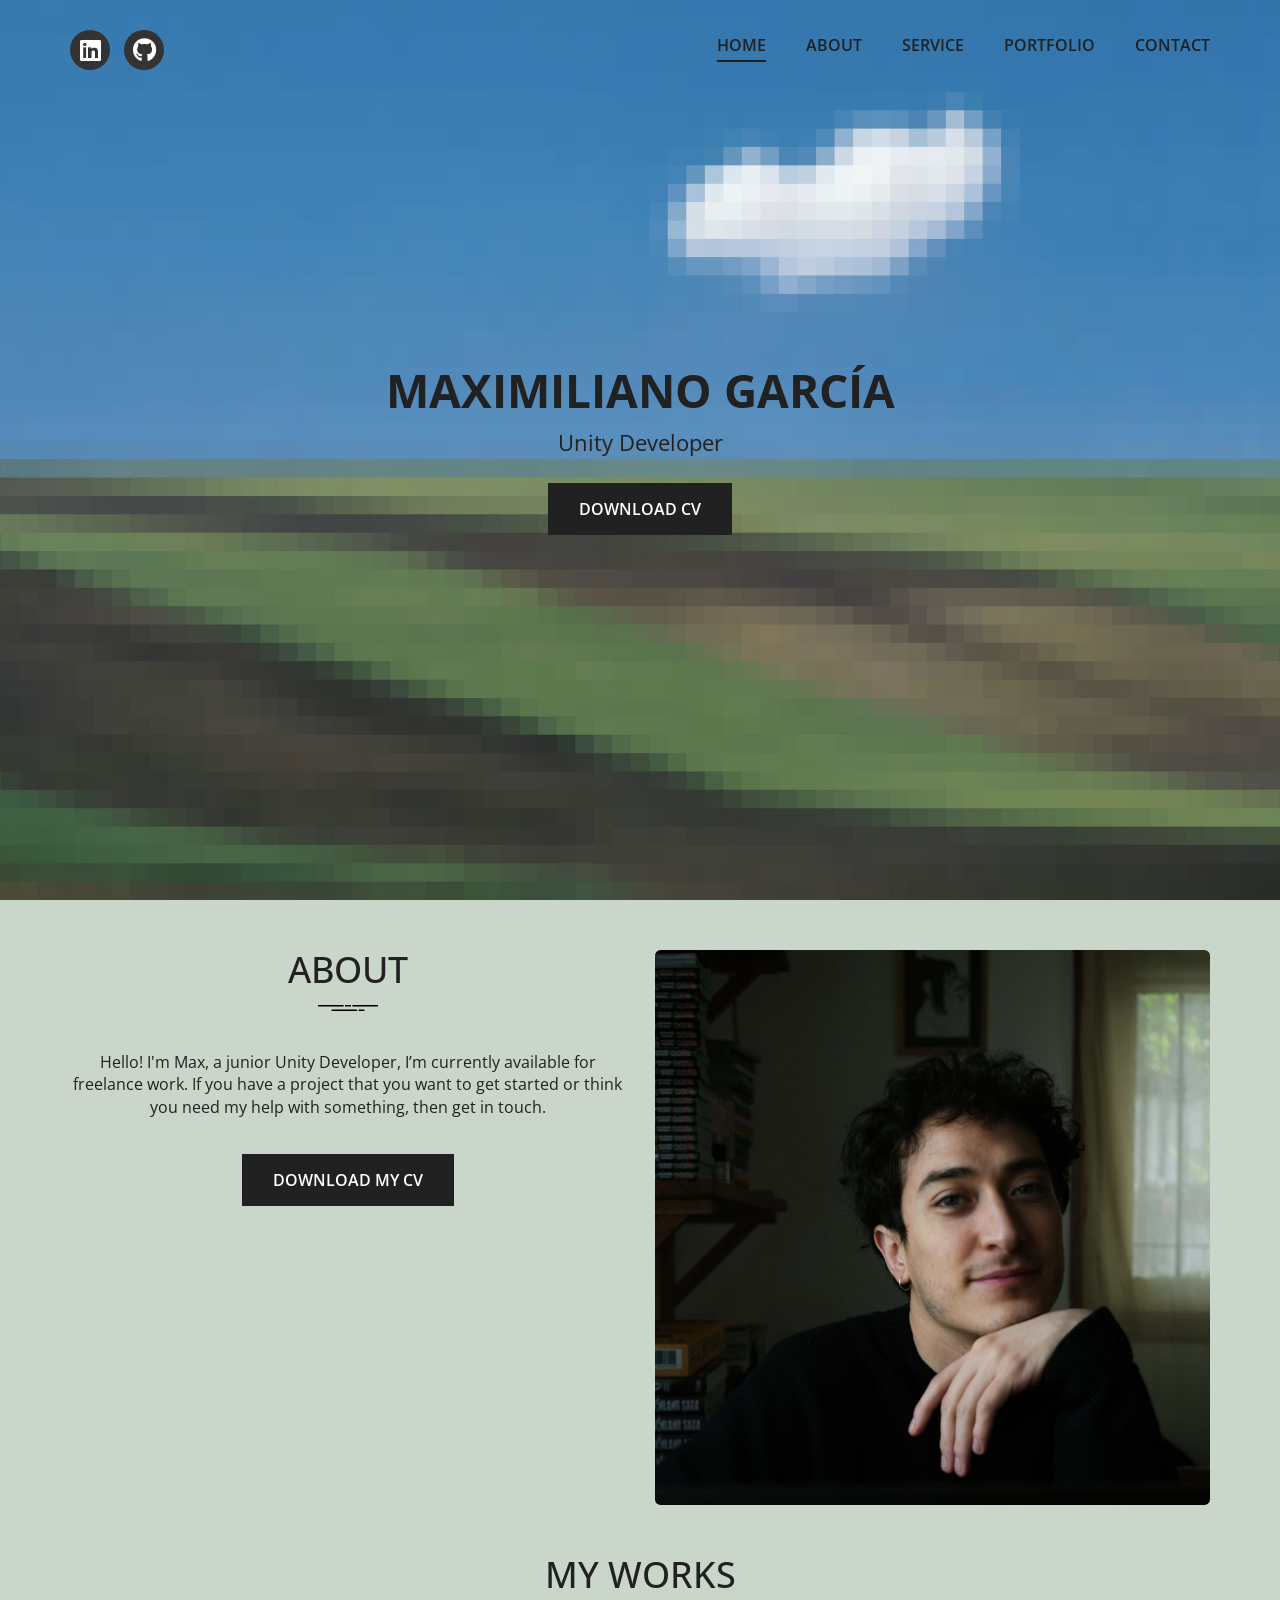
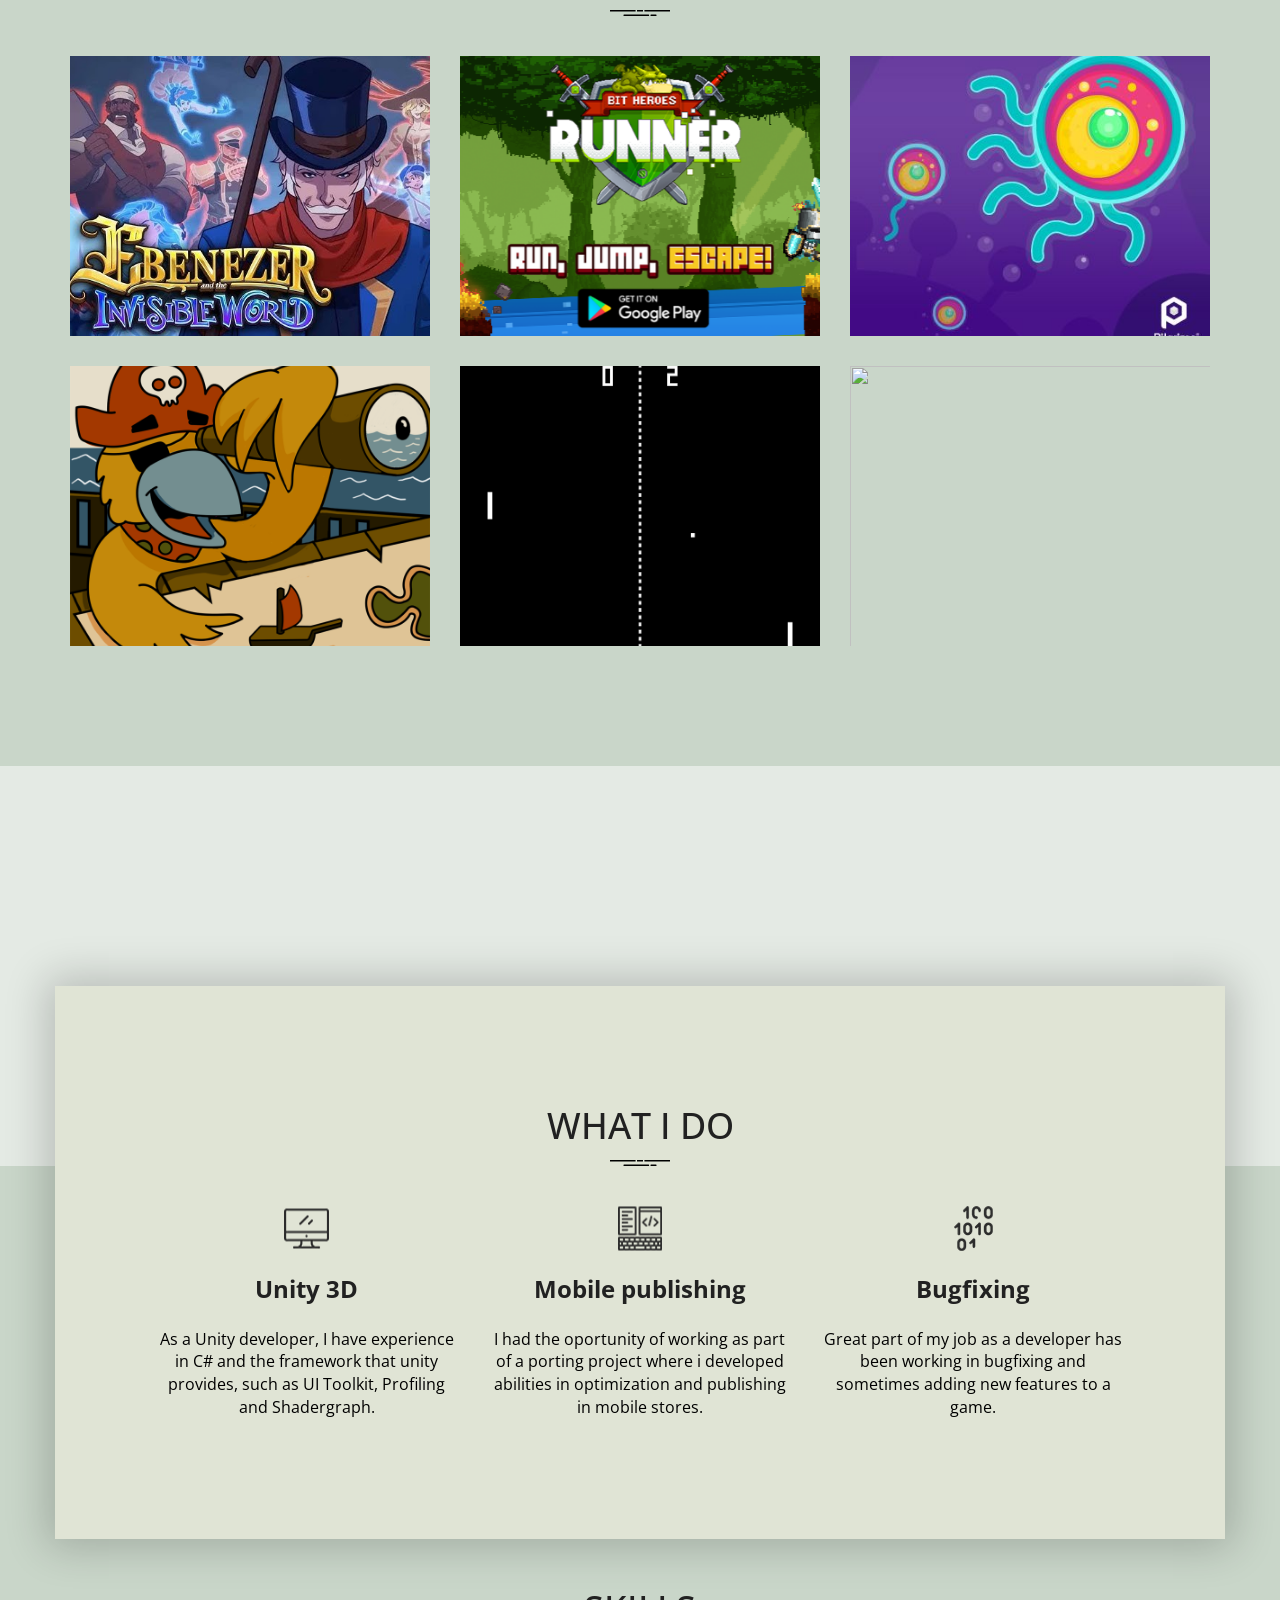
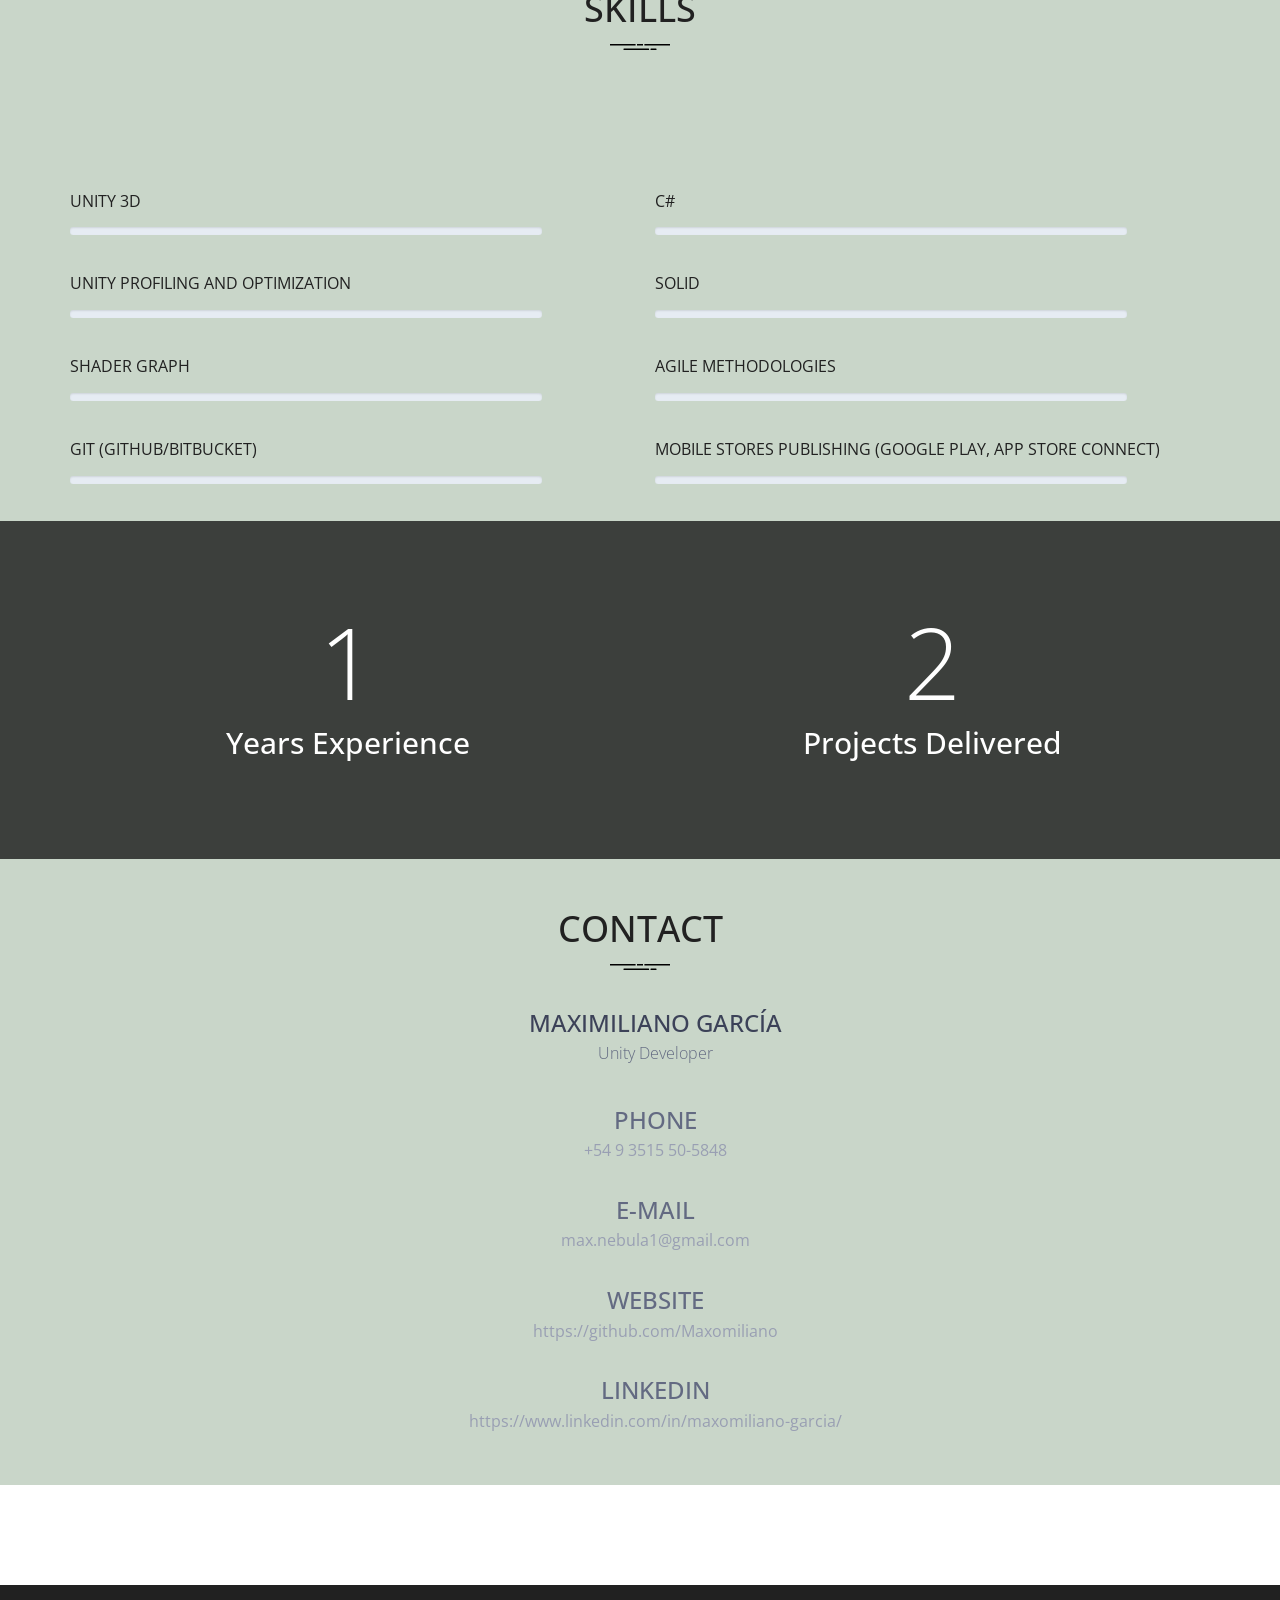
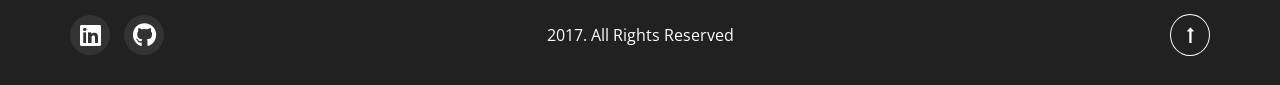
==== commit e9b082cf: "favicon and name updated" ====
--- a/index.html
+++ b/index.html
@@ -8,7 +8,7 @@
     <meta http-equiv="Content-Type" content="text/html; charset=utf-8">
     <meta http-equiv="X-UA-Compatible" content="IE=edge">
 
-    <title>Maximiliano Garcia</title>
+    <title>Maximiliano Garcia | Portfolio</title>
 
     <meta name="description" content="">
     <meta name="author" content="">
@@ -26,7 +26,7 @@
     <!-- Favicon
     ================================================== -->
     <link rel="apple-touch-icon" sizes="180x180" href="assets/img/apple-touch-icon.png">
-    <link rel="icon" type="image/png" sizes="16x16" href="assets/img/favicon.png">
+    <link rel="icon" type="image/png" sizes="16x16" href="assets/img/pixel-portrait.png">
 
     <!-- Stylesheets
     ================================================== -->
--- a/assets/css/style.css
+++ b/assets/css/style.css
@@ -398,7 +398,7 @@
 .section-services .container {
     padding: 120px 100px;
     position: relative;
-    background-color: #fff;
+    background-color: #e0e4d5;
     box-shadow: 0px 0px 40px 8px rgba(0, 0, 0, 0.2);
     z-index: 1;
 }
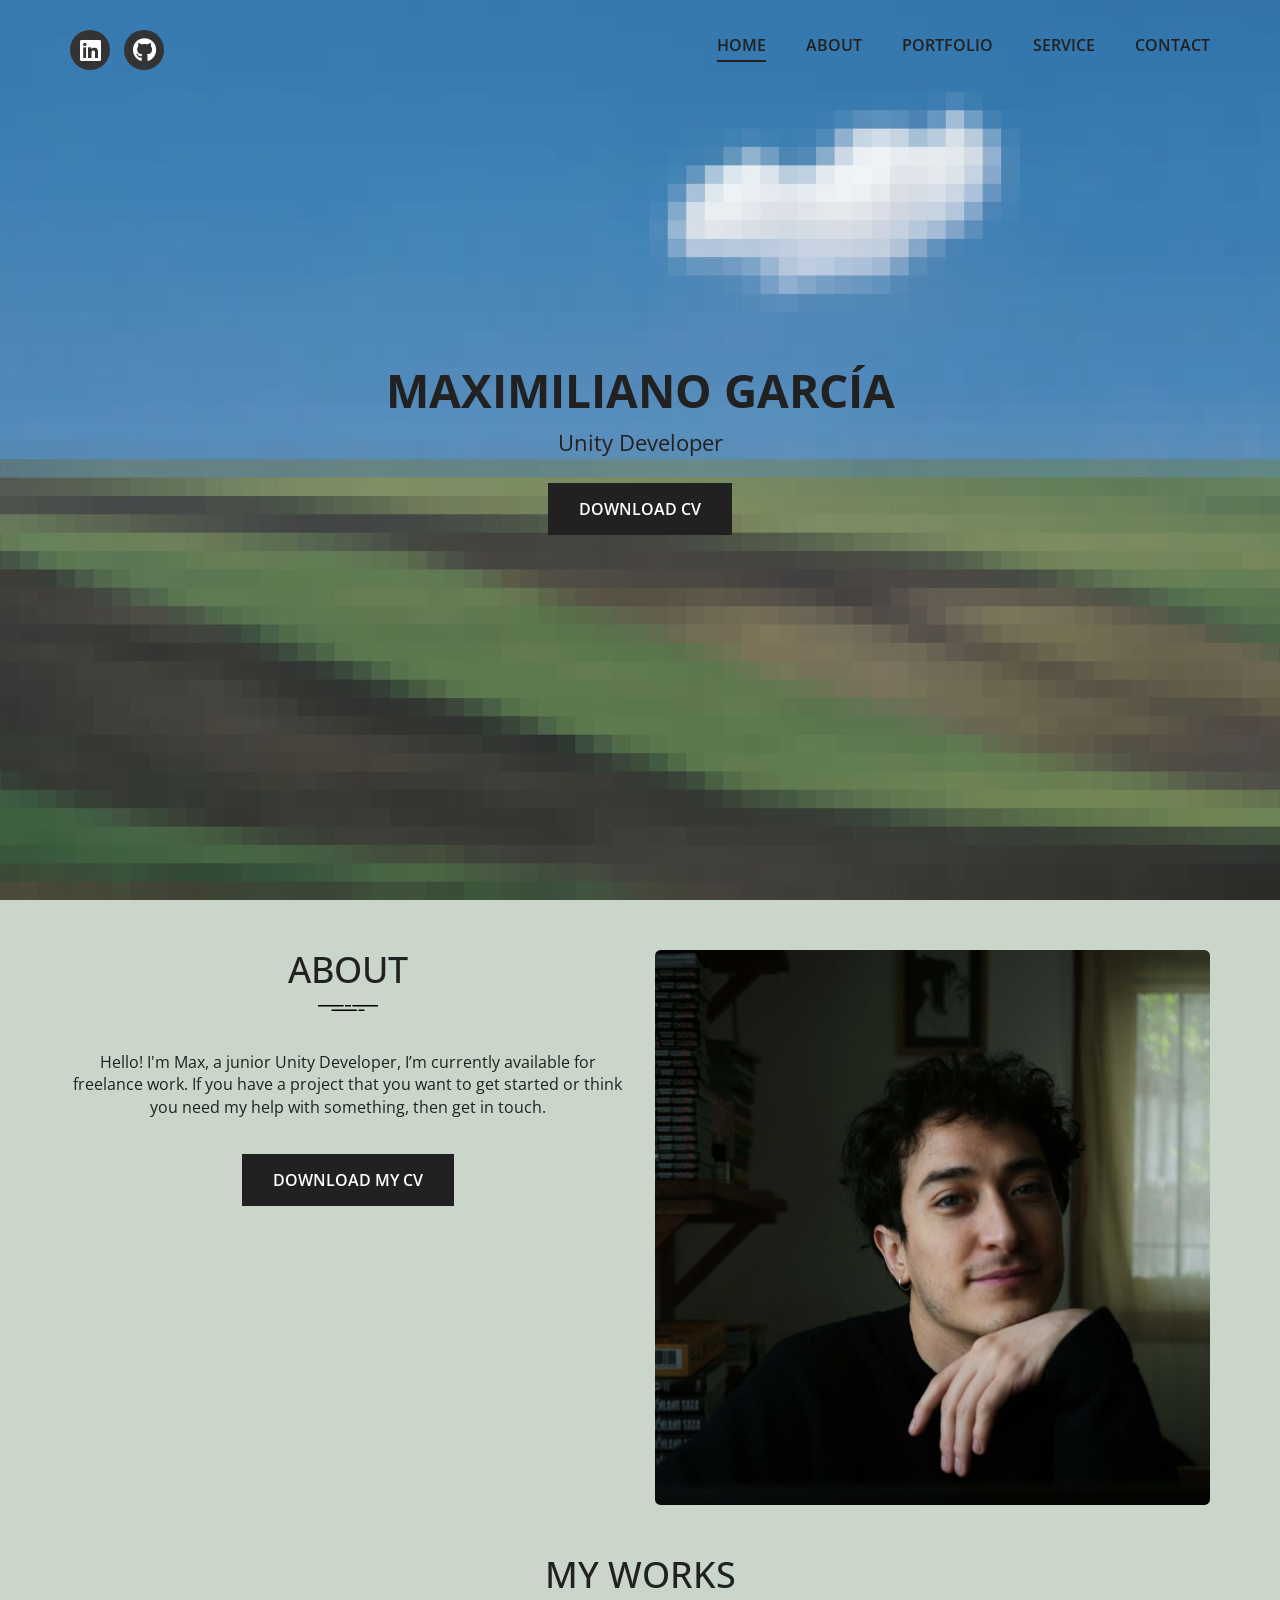
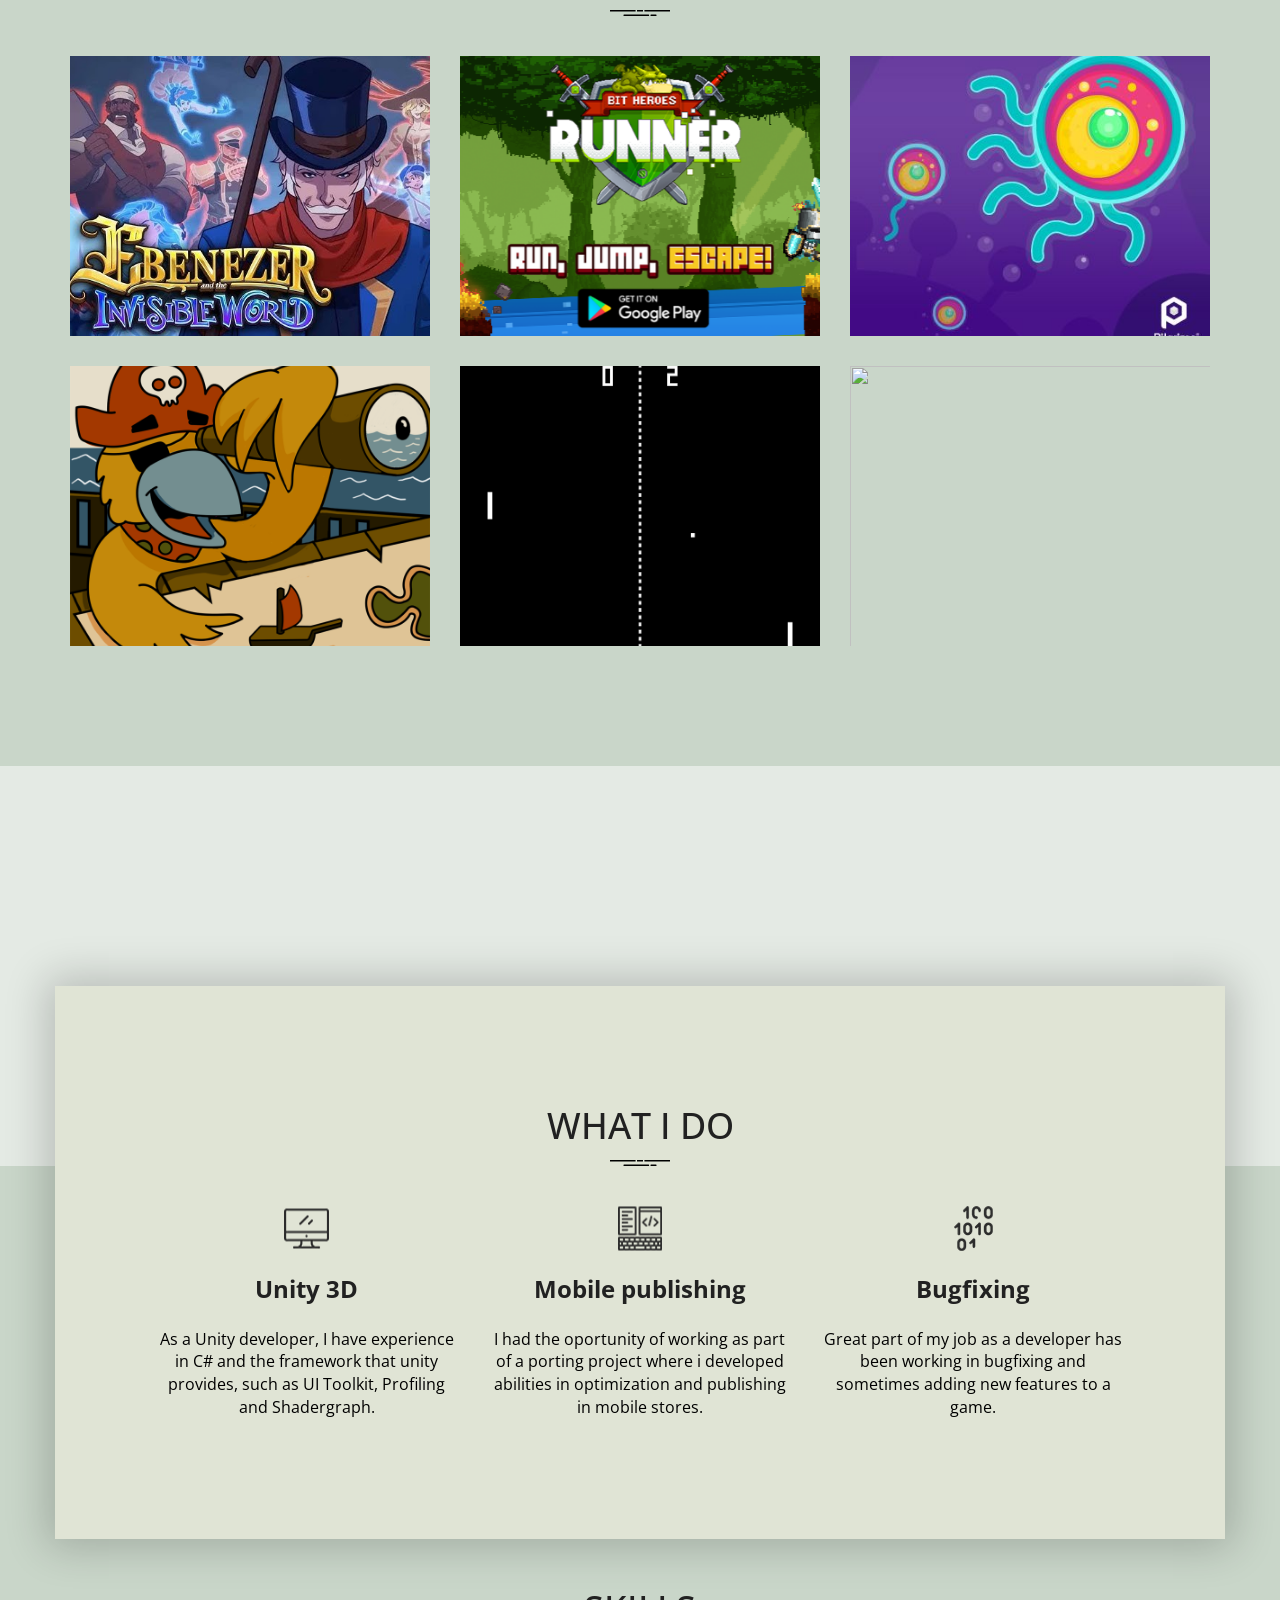
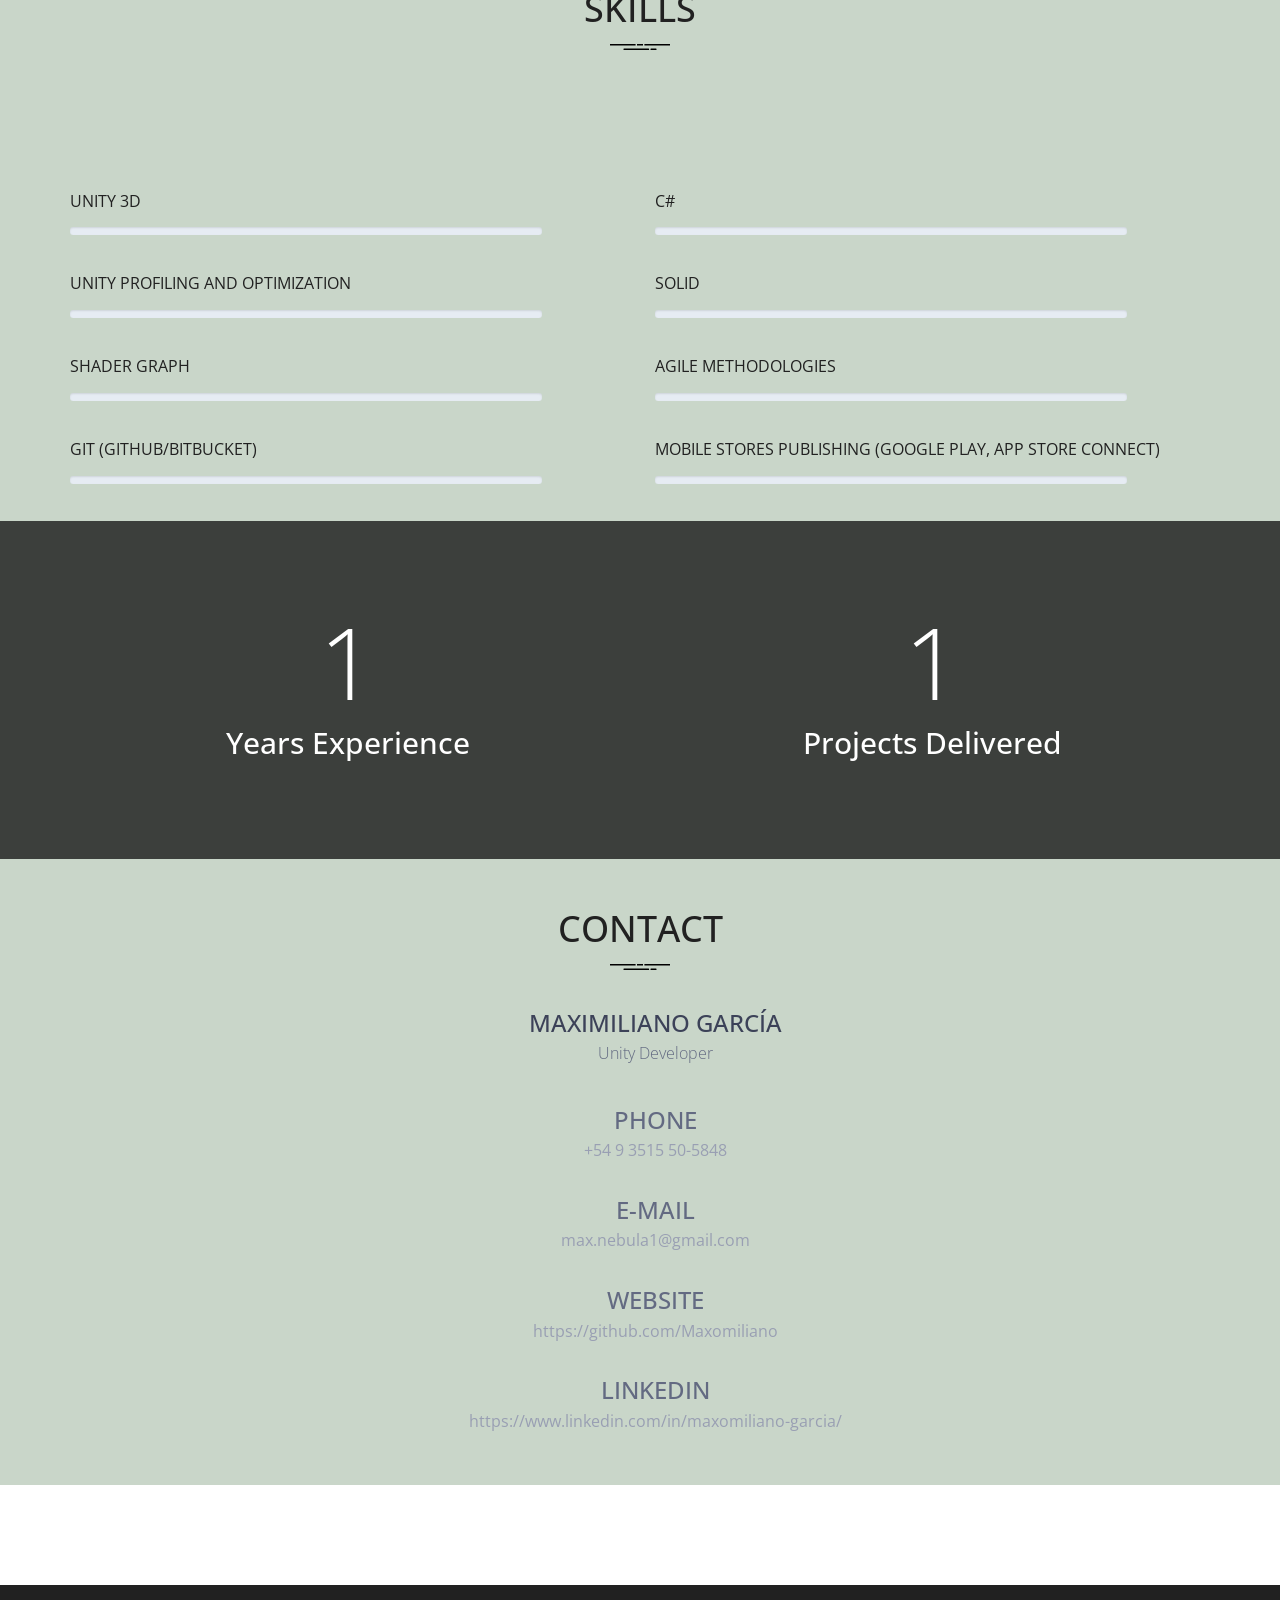
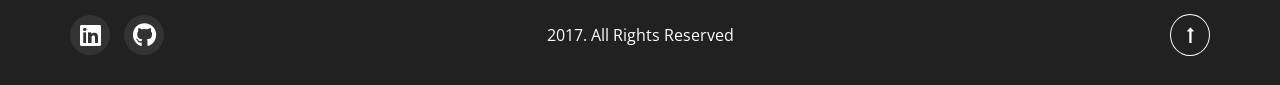
==== commit 1c6fd83e: "switched portfolio and service" ====
--- a/index.html
+++ b/index.html
@@ -74,8 +74,8 @@
 
                         <li class="page-scroll"><a href="#hero">Home</a></li>
                         <li class="page-scroll"><a href="#about">About</a></li>
+                        <li class="page-scroll"><a href="#portfolio">Portfolio</a></li>
                         <li class="page-scroll"><a href="#service">Service</a></li>
-                        <li class="page-scroll"><a href="#portfolio">Portfolio</a></li>
                         <li class="page-scroll"><a href="#contact">Contact</a></li>
 
                     </ul><!-- /.navbar-nav -->
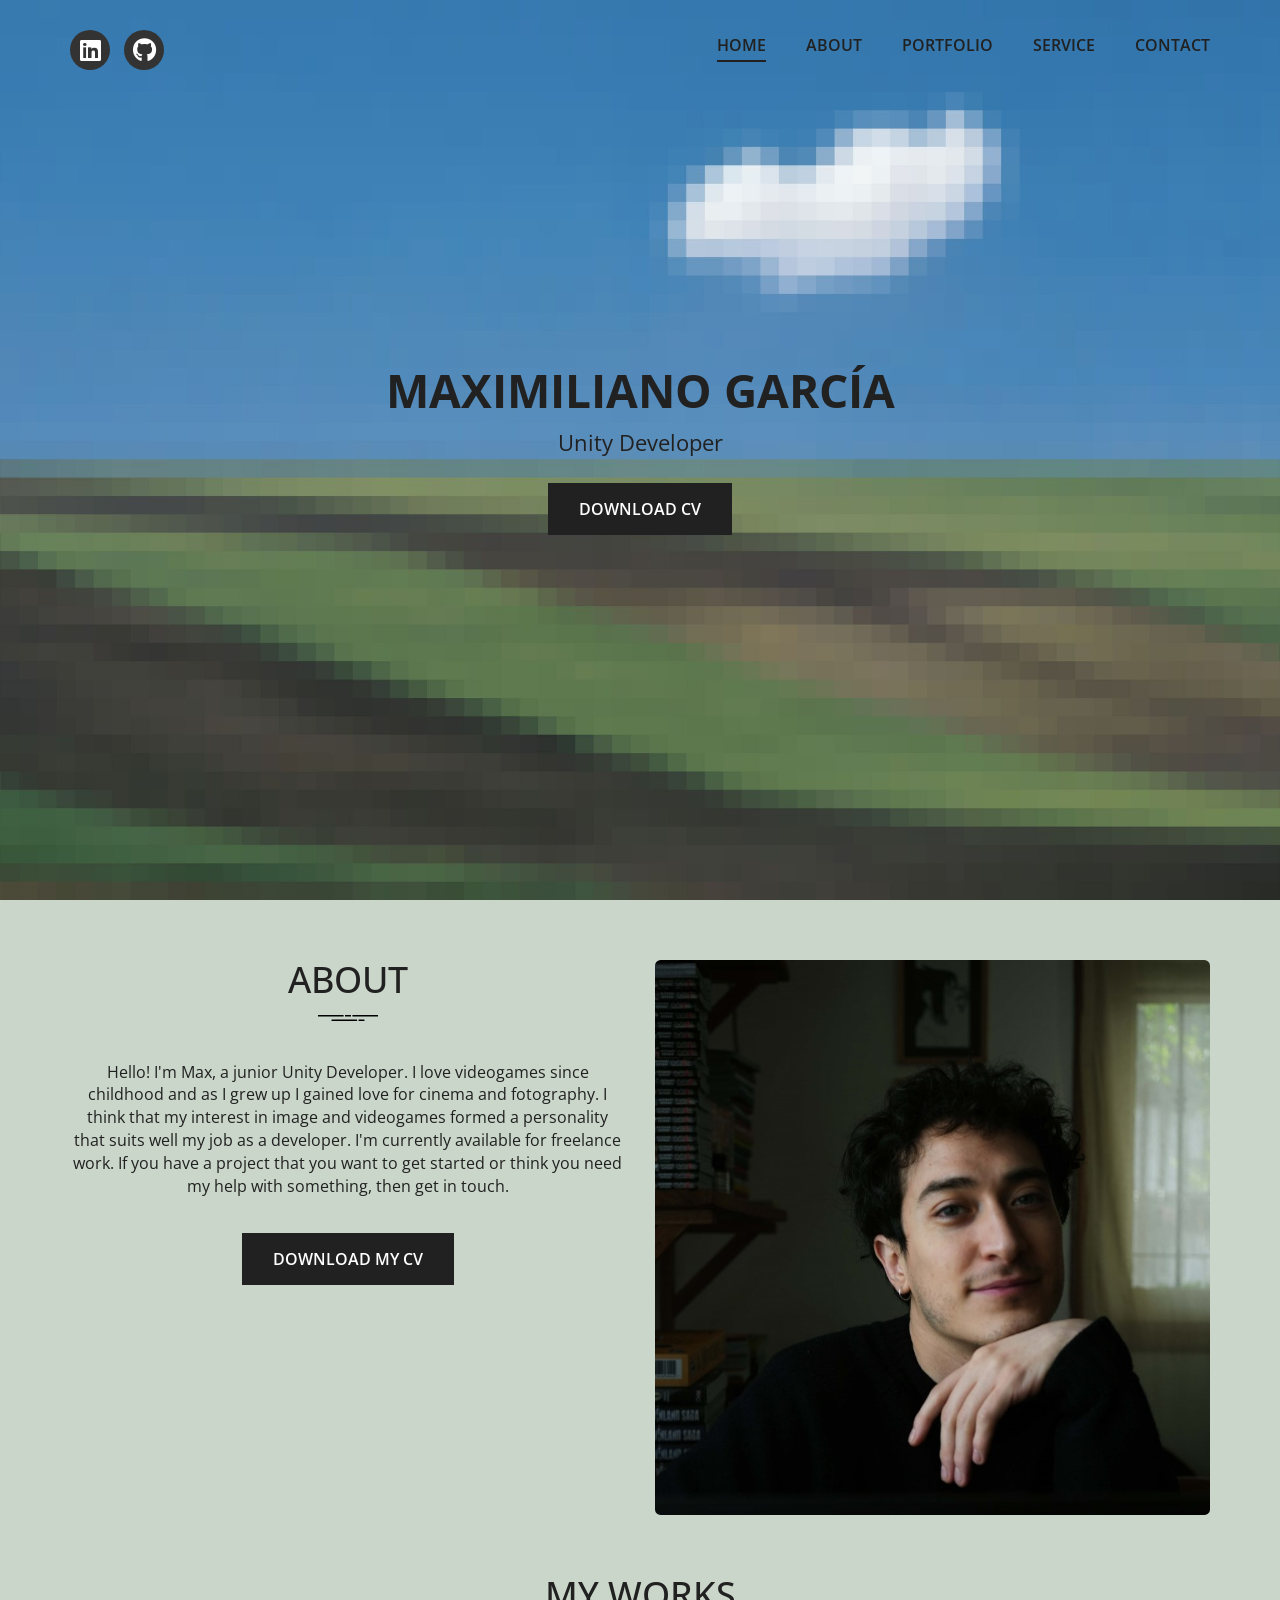
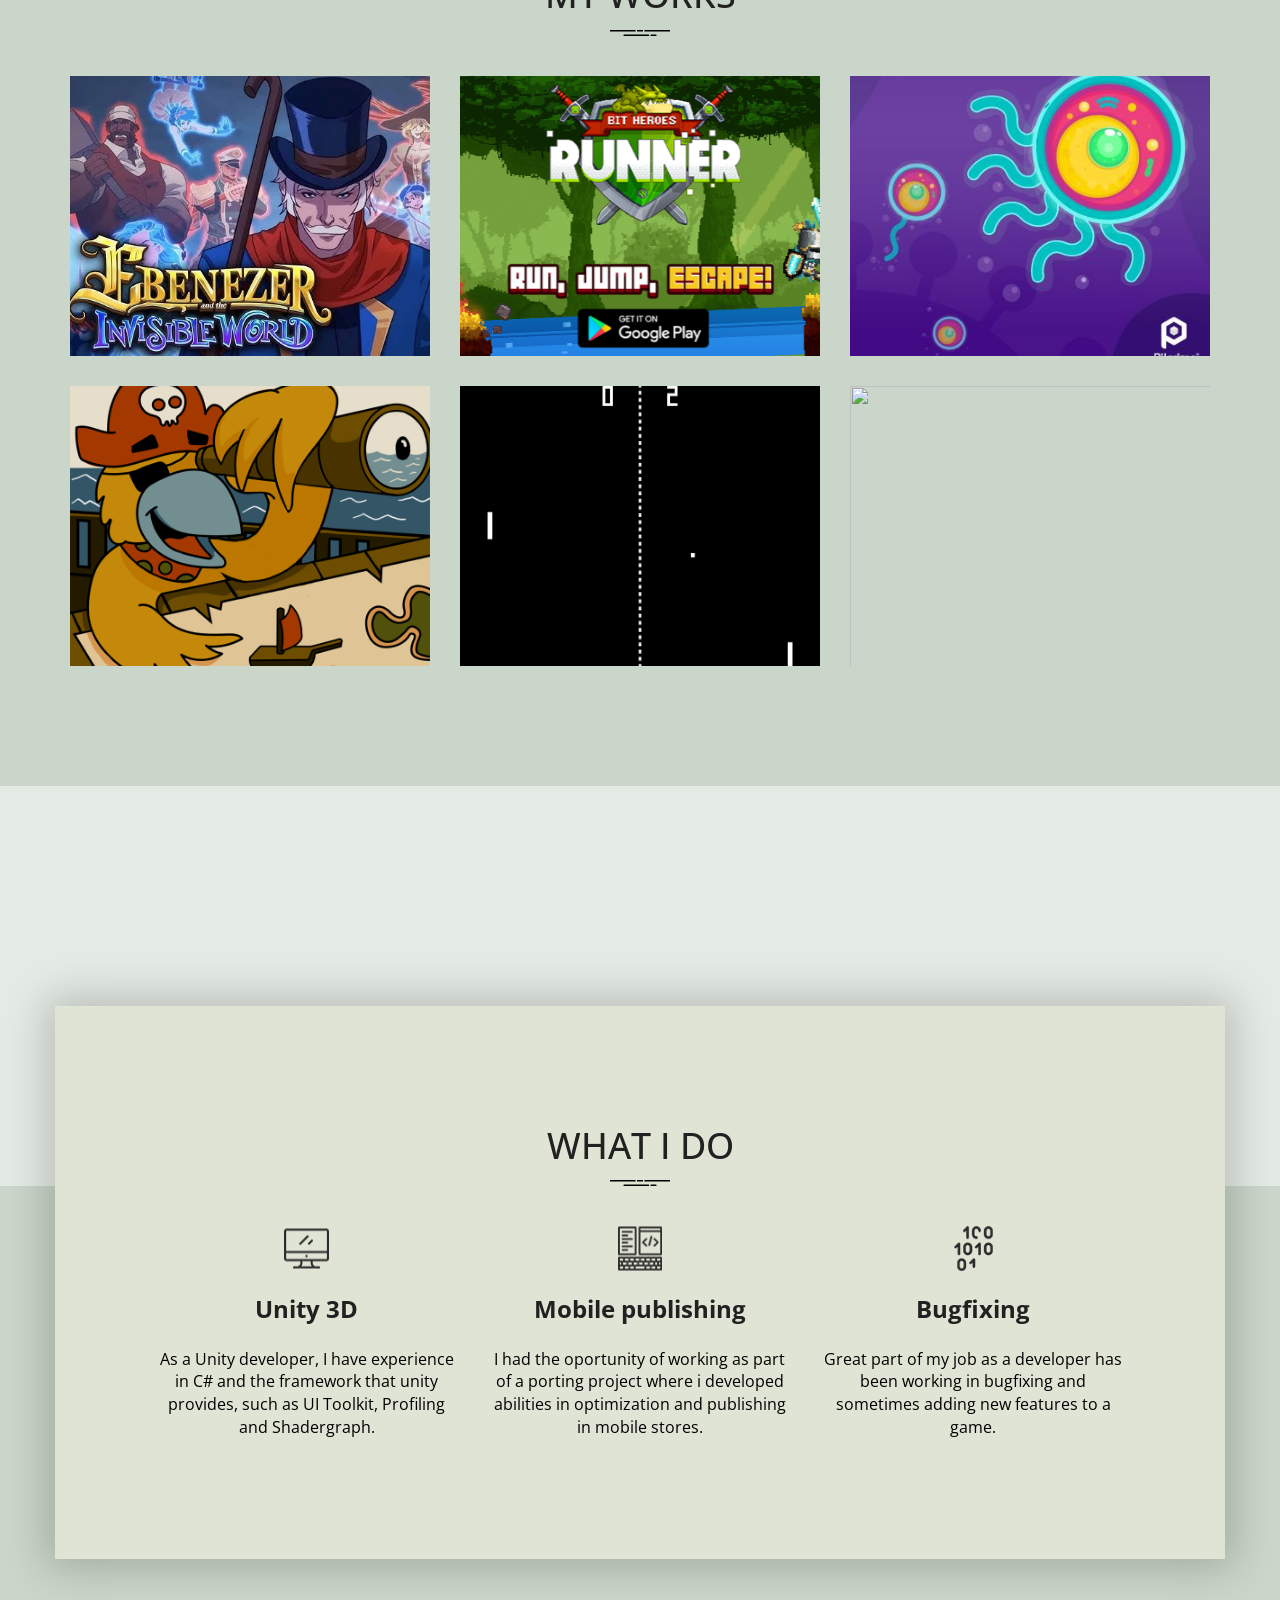
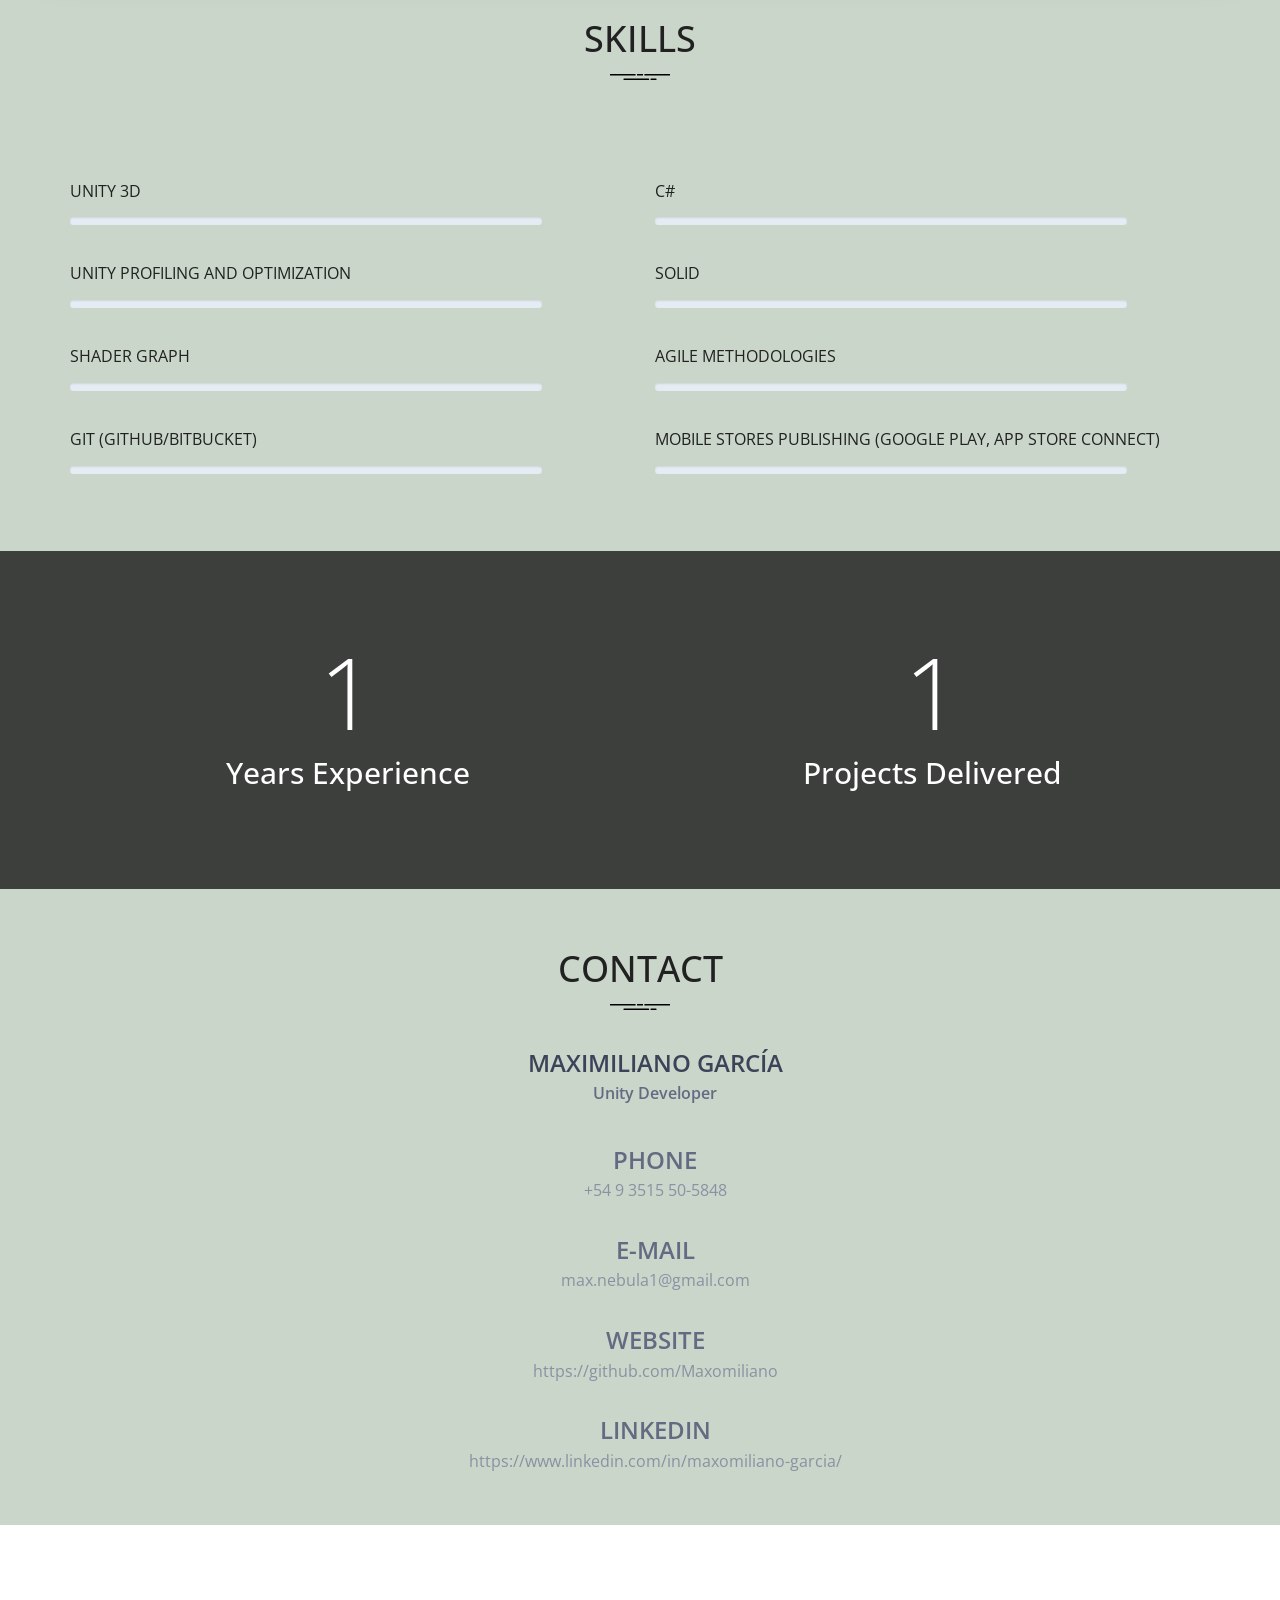
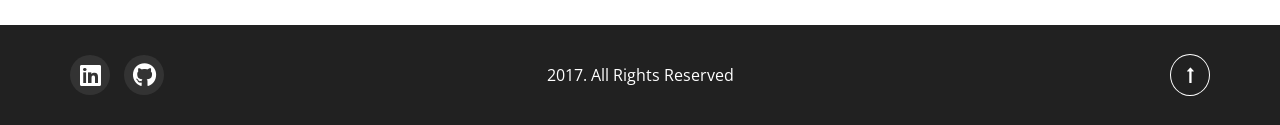
==== commit e34c3d3f: "Updated cv and description" ====
--- a/index.html
+++ b/index.html
@@ -117,10 +117,12 @@
                     <div class="col-md-6">
                         <h2>About</h2>
                         <img src="assets/img/lines.svg" class="img-lines" alt="lines">
-                        <p>Hello! I'm Max, a junior Unity Developer, I’m currently available for freelance work. If you
+                        <p>Hello! I'm Max, a junior Unity Developer. I love videogames since childhood and as I grew up I gained
+                            love for cinema and fotography. I think that my interest in image and videogames formed a personality that suits well my job as a developer.
+                            I'm currently available for freelance work. If you
                             have a project that you want to get started or think you need my help with something, then
                             get in touch.</p>
-                        <a href="assets/cv/CV Maximiliano Garcia.pdf" download="CVMaximilianoGarcia.pdf"
+                        <a href="assets/cv/MaximilianoGarciaCV.pdf" download="MaximilianoGarciaCV.pdf"
                             class="btn btn-fill" target="_blank" download>Download my cv</a>
                     </div>
                     <div class="col-md-6 text-center">
--- a/assets/css/style.css
+++ b/assets/css/style.css
@@ -279,7 +279,7 @@
 }
 /* site-section */
 .site-section {
-   padding-top: 50px;
+   padding-top: 60px;
    background-color: #c9d6c9;
 }
 
@@ -305,7 +305,10 @@
     
 }
 .skill-content{padding: 50px 0 80px;}
-.single-skill-content{padding-top: 100px;}
+.single-skill-content{
+    padding-top: 60px;
+    padding-bottom: 40px; ;
+}
 .section-heading h2 {
     font-size: 24px;
     font-weight: 600;
@@ -648,13 +651,14 @@
 /* contact-adress */
 .contact-add-head h3 {
     font-size:  24px;
+    font-weight:  600;
     color:  #3c4258;
 }
 .contact-add-head p {
     font-size:  16px;
     text-transform: capitalize;
     color:  #636a82;
-    font-weight:  300;
+    font-weight:  600;
     margin-top:  6px;
 }
 /* contact-adress */
@@ -663,11 +667,12 @@
 .contact-add-info { margin: 42px 0 52px;}
 .single-contact-add-info h3 {
     color:  #636a82;
-    font-weight:  500;
+    font-weight:  600;
     font-size:  24px;
+    text-align: center;
 }
 .single-contact-add-info p {
-    color:  #999fb3;
+    color:  #8b90a3;
     font-size:  16px;
     margin-top:  6px;
 }
